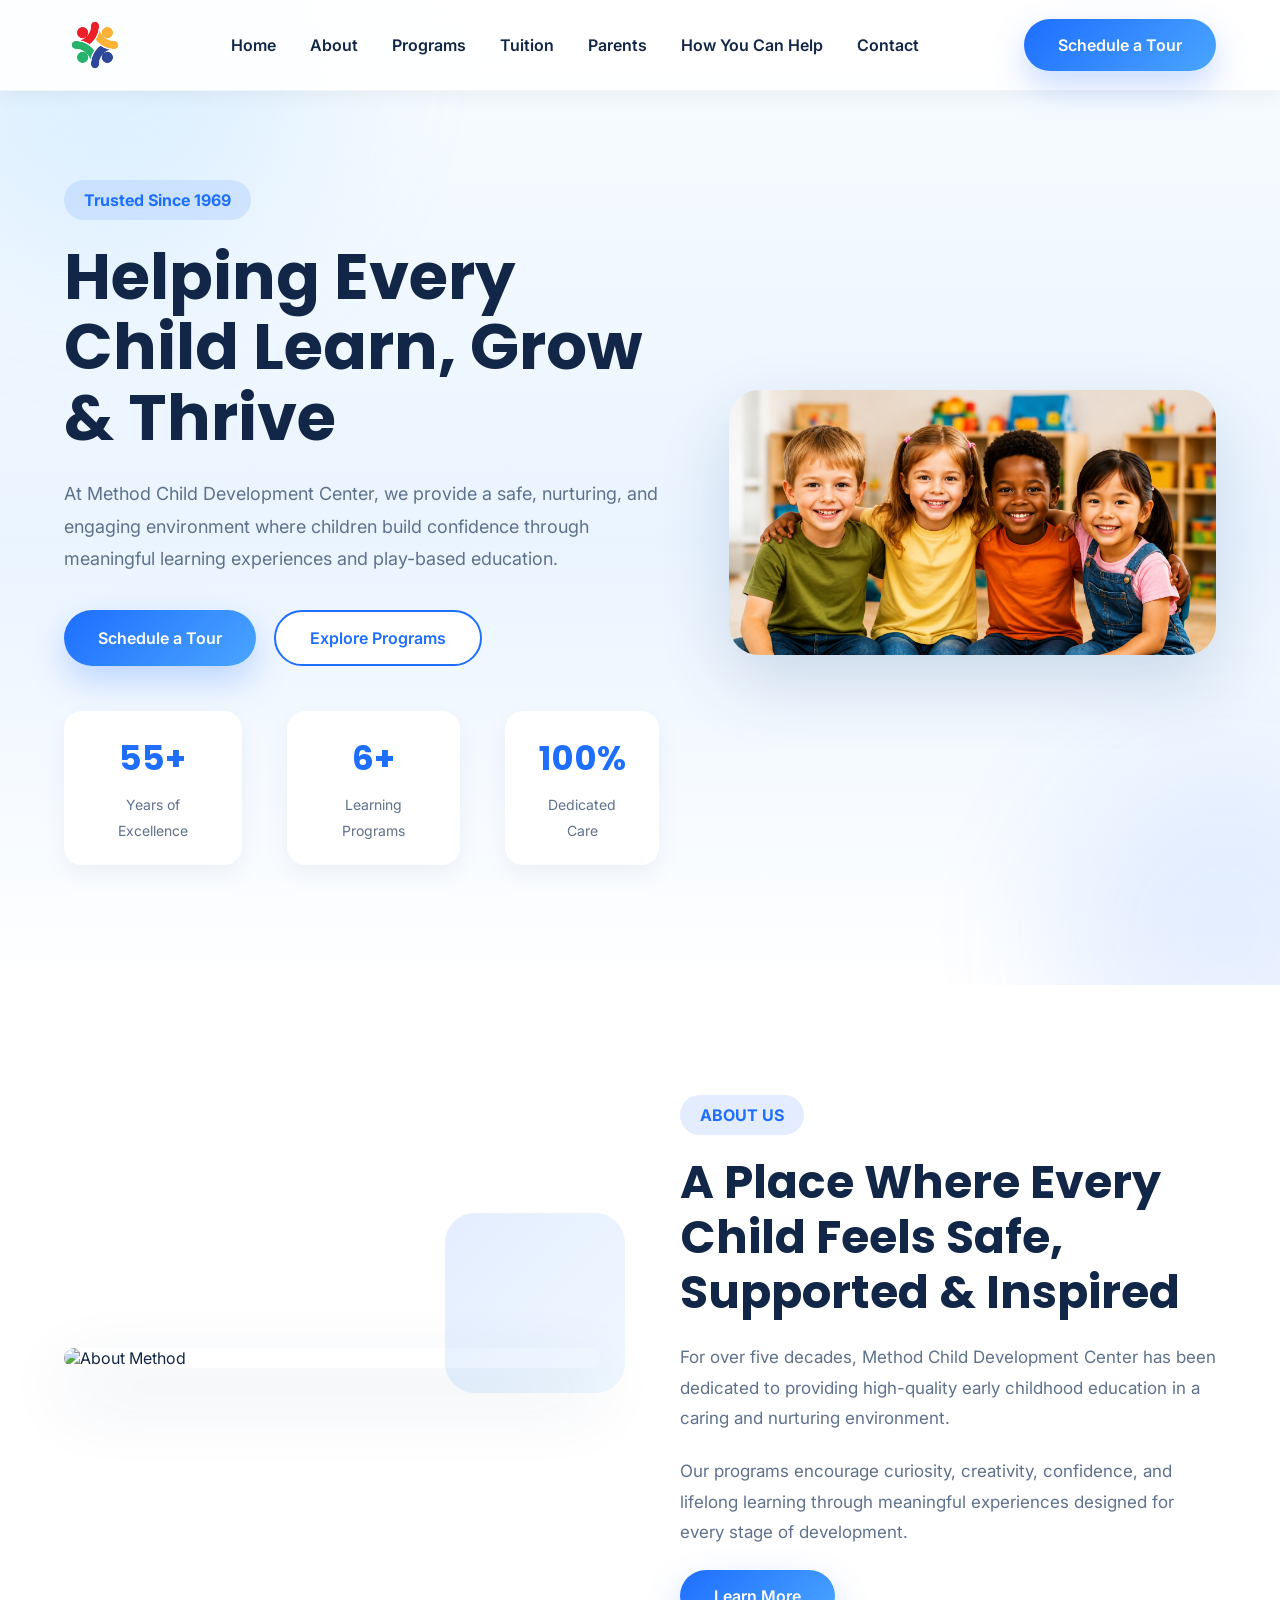
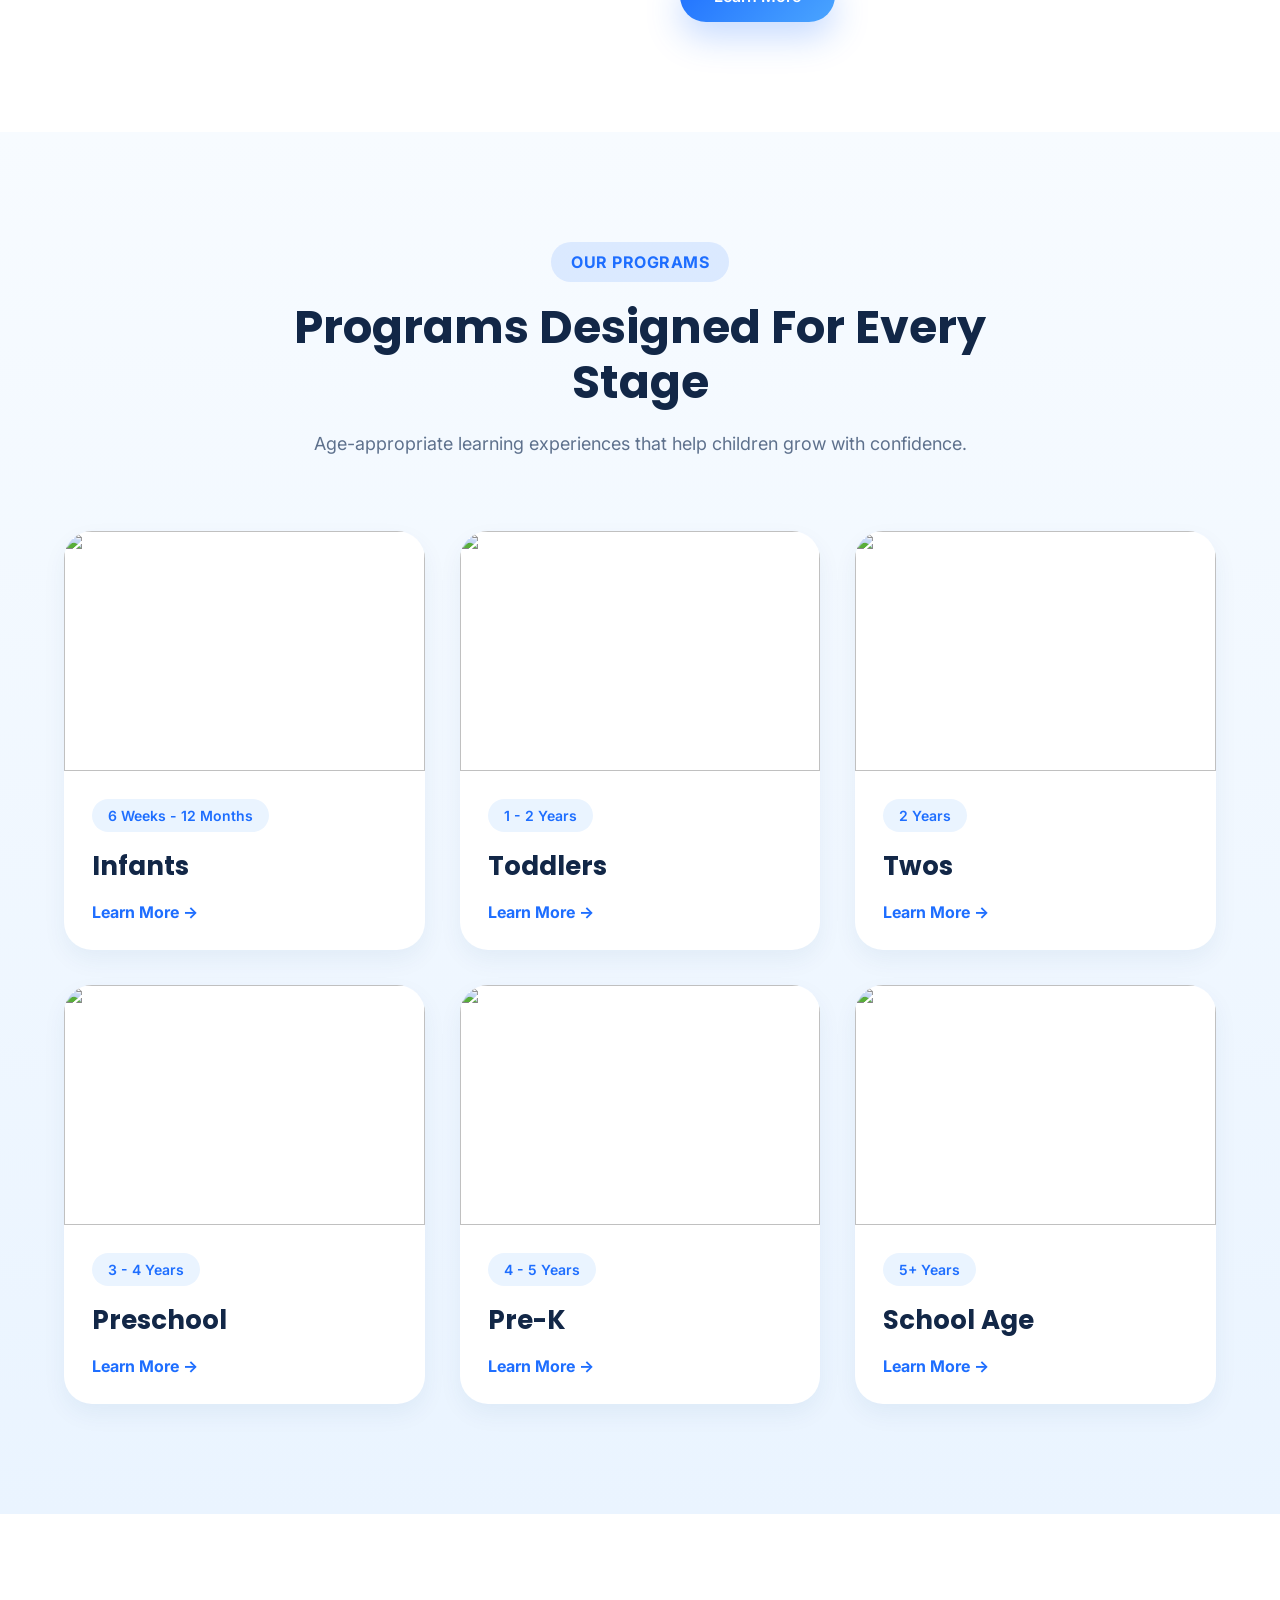
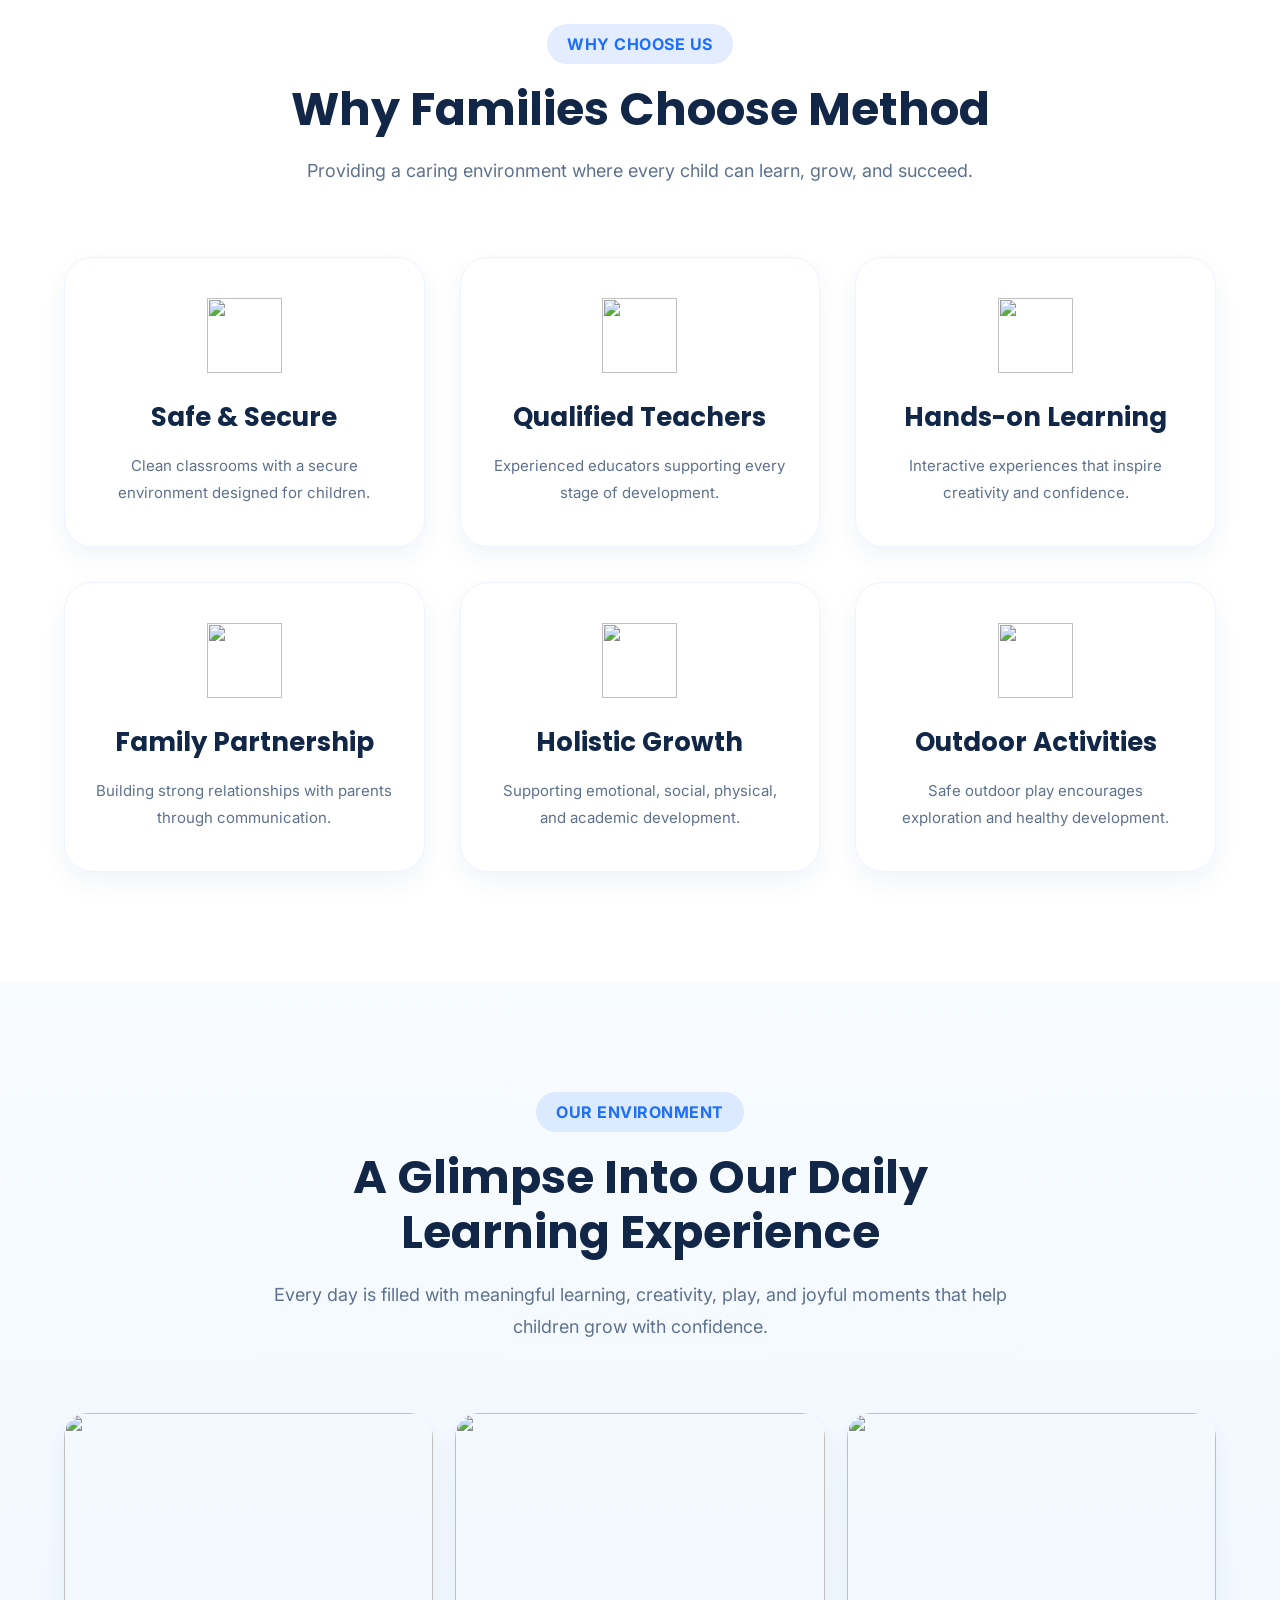
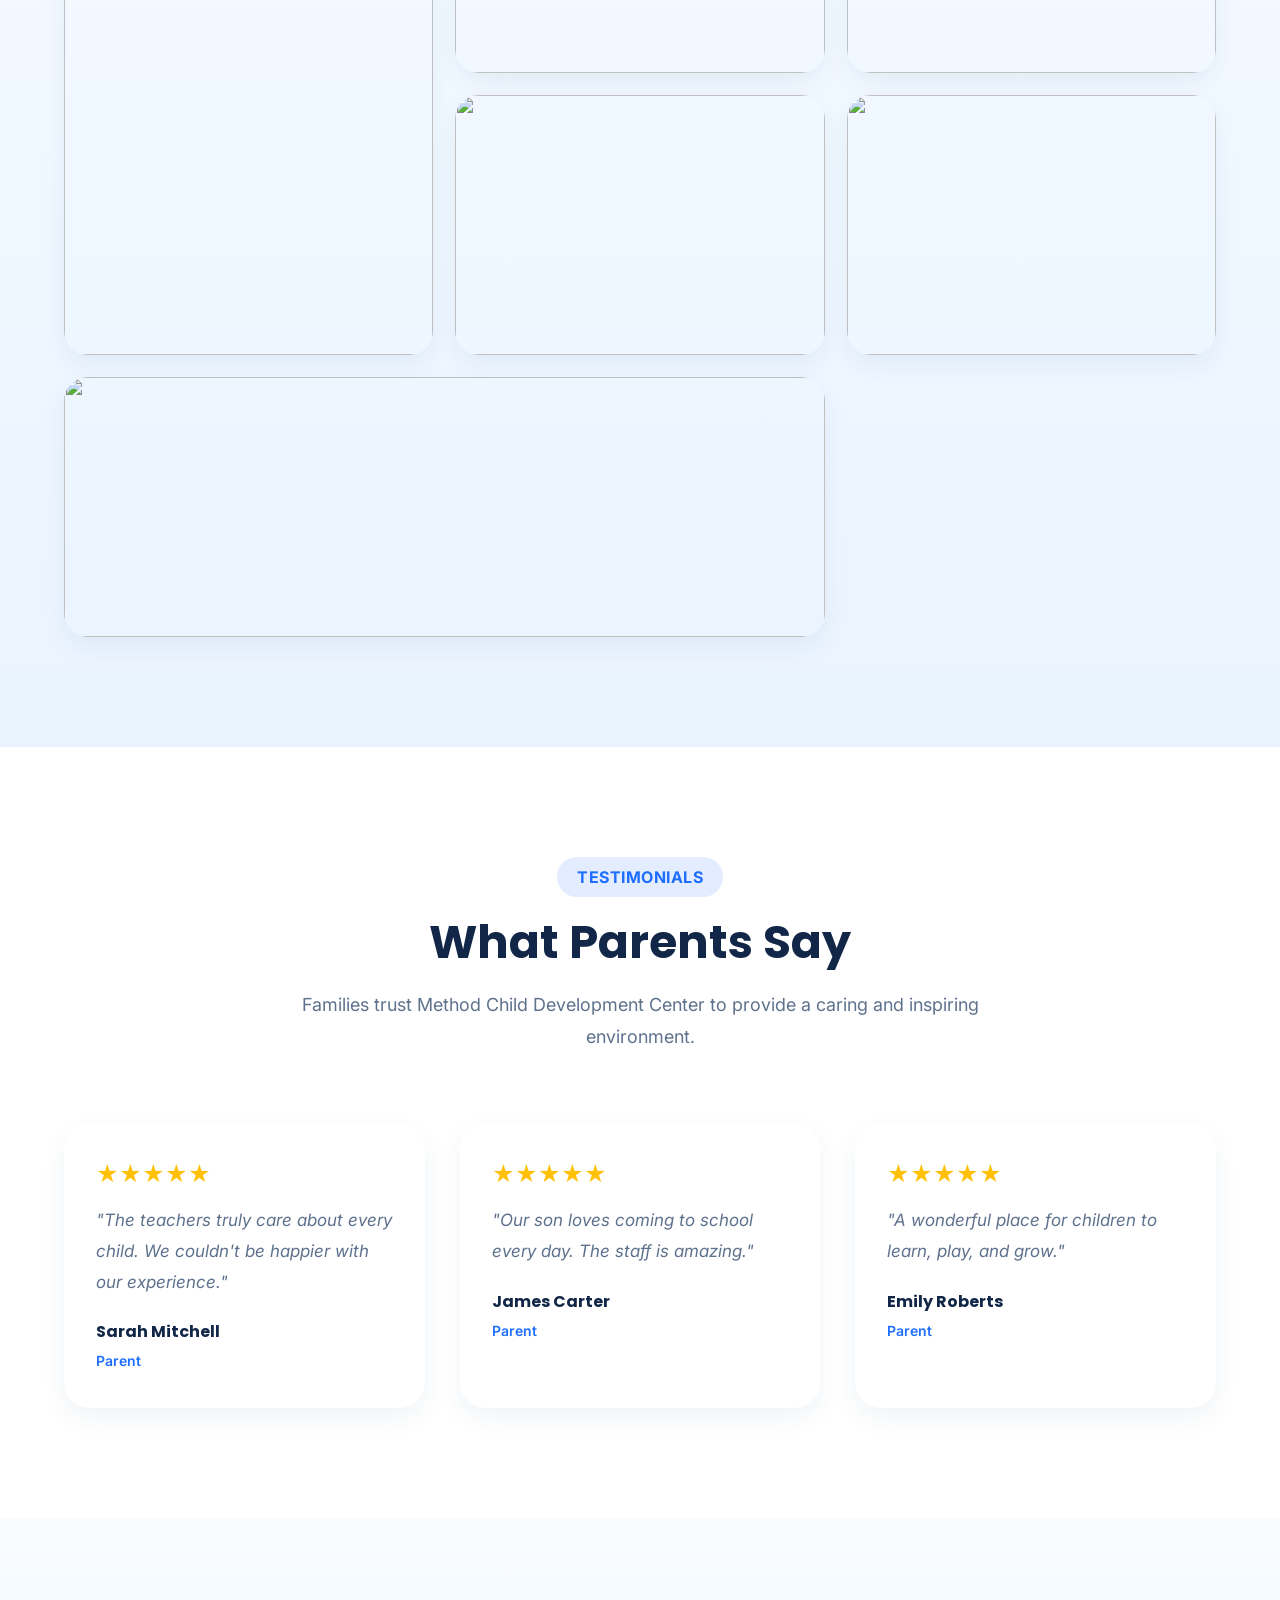
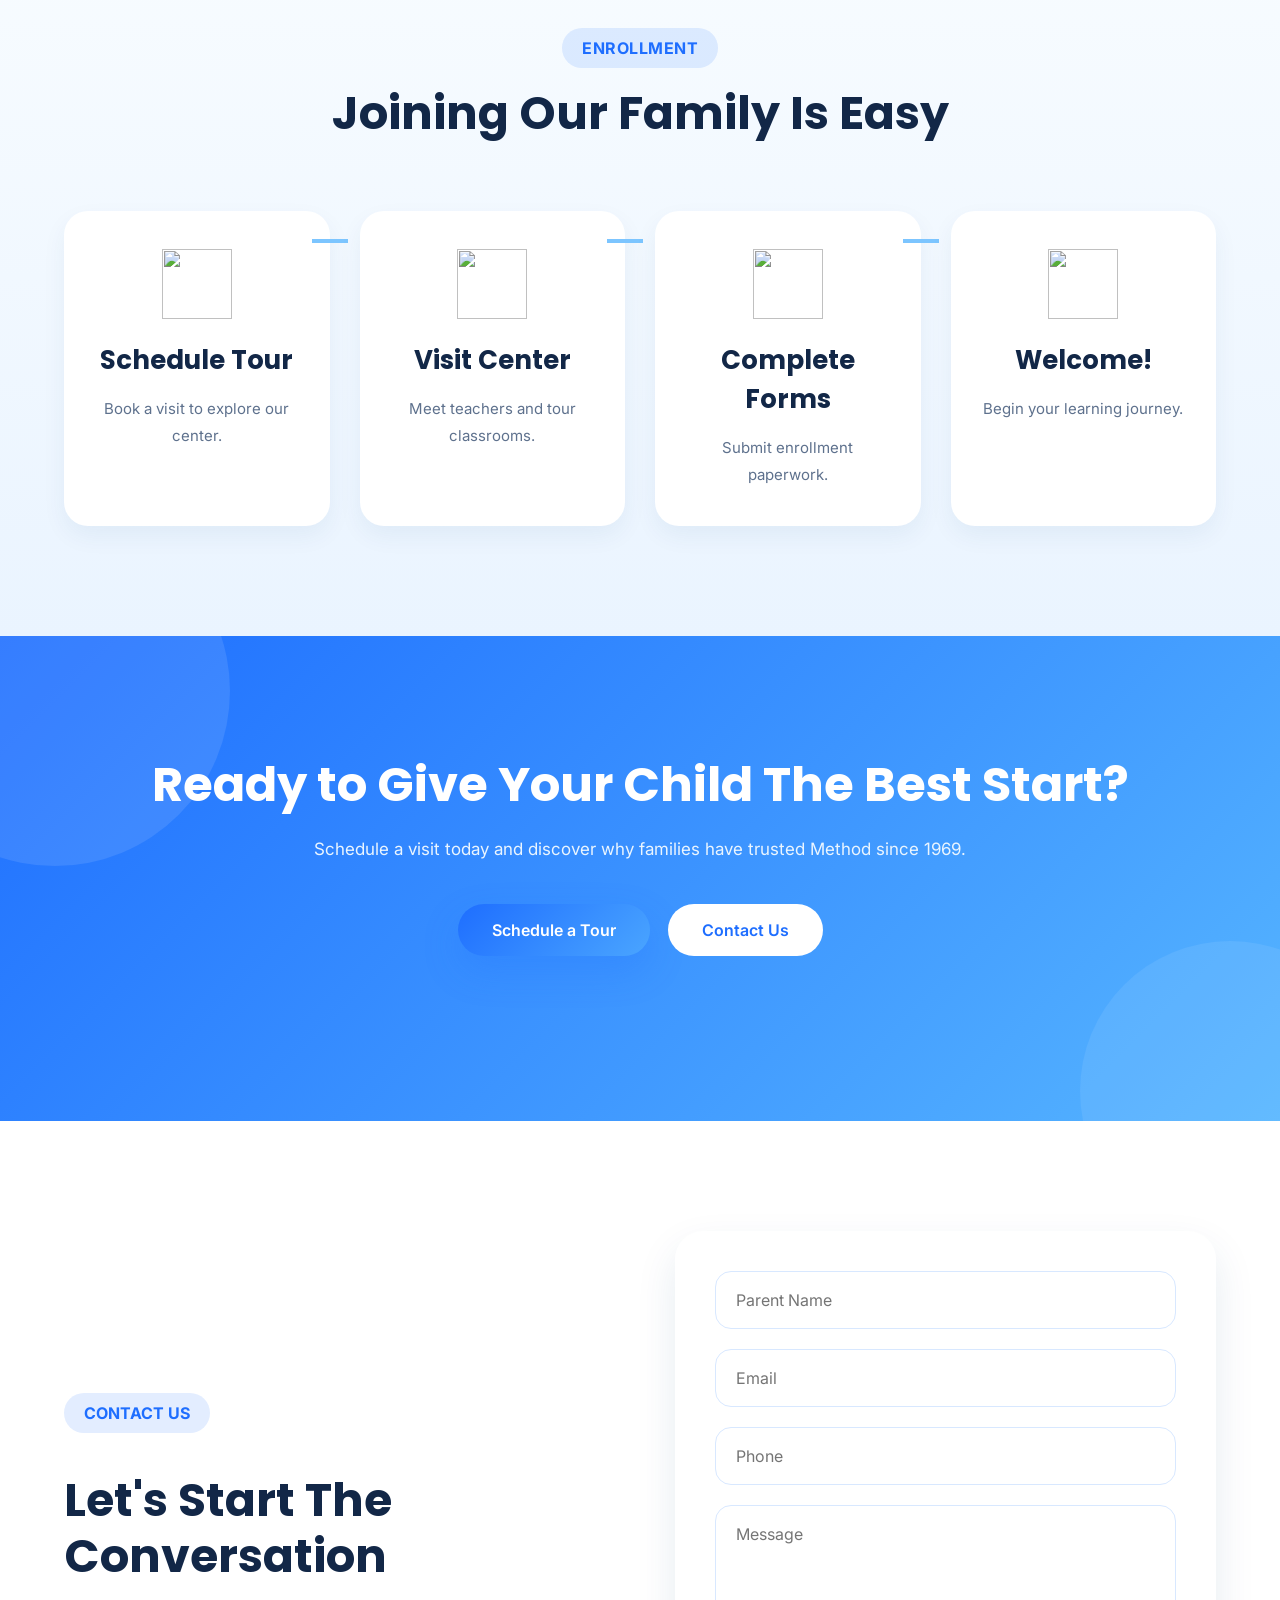
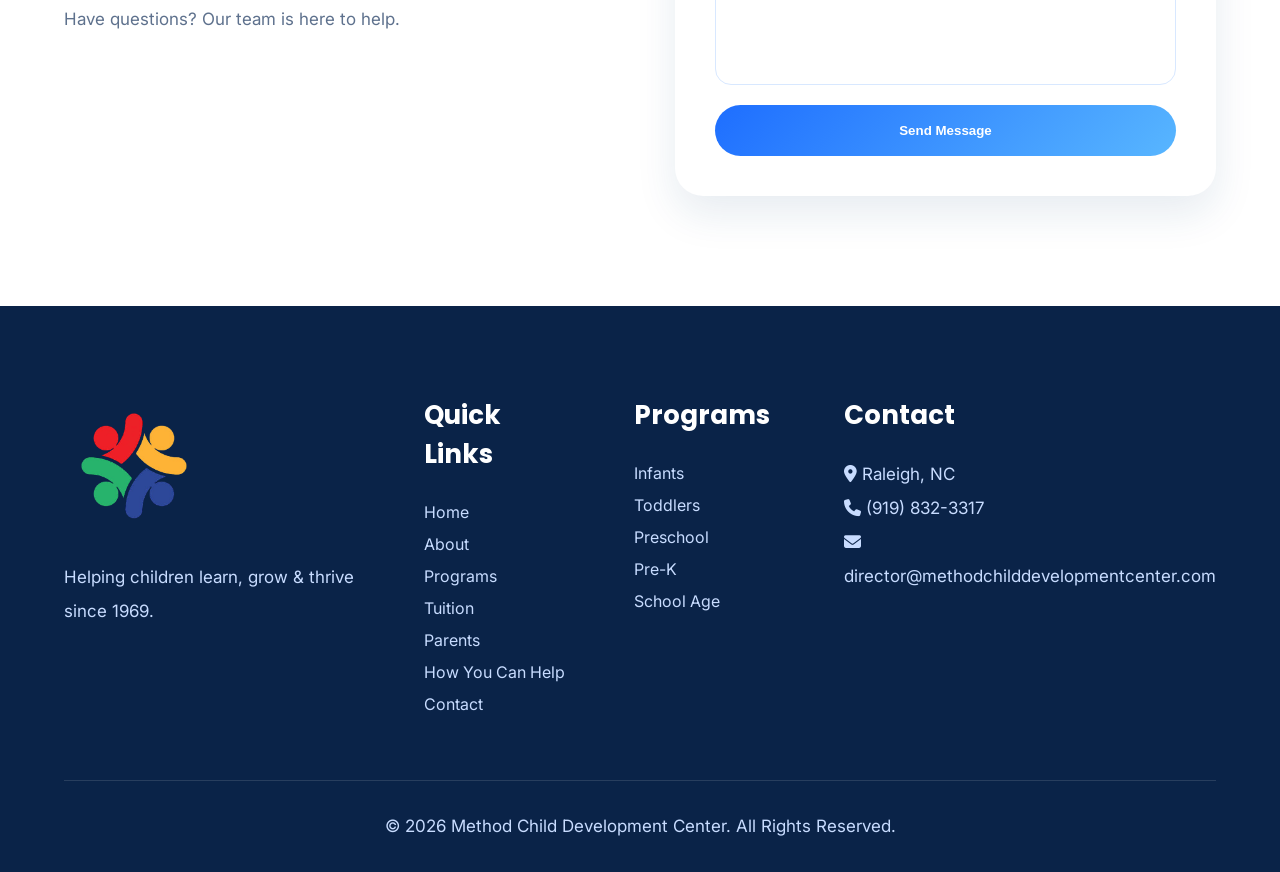
==== index.html @ e63f59c2 "done" ====
<!DOCTYPE html>
<html lang="en">

<head>
  <meta charset="UTF-8" />
  <meta name="viewport" content="width=device-width, initial-scale=1.0" />

  <title>Method Child Development Center</title>

  <meta name="description"
    content="Method Child Development Center provides a safe, nurturing, and engaging environment where children learn, grow, and thrive.">

  <meta name="keywords"
    content="Child Care, Preschool, Daycare, Infant Care, Toddler, Pre-K">

  <meta name="author" content="Method Child Development Center">

  <link rel="preconnect" href="https://fonts.googleapis.com">
  <link rel="preconnect" href="https://fonts.gstatic.com" crossorigin>

  <link href="https://fonts.googleapis.com/css2?family=Inter:wght@300;400;500;600;700&family=Poppins:wght@500;600;700;800&display=swap" rel="stylesheet">

  <link rel="stylesheet" href="https://cdnjs.cloudflare.com/ajax/libs/font-awesome/6.7.2/css/all.min.css">

  <link rel="stylesheet" href="style.css">

</head>

<body>

<!-- ===========================
        HEADER
============================ -->

<header class="header">

<div class="container">

<div class="logo">

<a href="index.html">

<img src="assets/logo.png" alt="Method Logo">

</a>

</div>

<nav class="navbar">

<ul>

<li><a class="active" href="index.html">Home</a></li>

<li><a href="about.html">About</a></li>

<li><a href="programs.html">Programs</a></li>

<li><a href="tuition.html">Tuition</a></li>

<li><a href="parents.html">Parents</a></li>

<li><a href="help.html">How You Can Help</a></li>

<li><a href="contact.html">Contact</a></li>

</ul>

</nav>

<div class="header-btn">

<a href="contact.html" class="btn-primary">

Schedule a Tour

</a>

</div>

<div class="menu-btn">

<i class="fa-solid fa-bars"></i>

</div>

</div>

</header>

<!-- ===========================
          HERO
============================ -->

<section class="hero">

<div class="container">

<div class="hero-content">

<div class="hero-left">

<span class="hero-badge">

Trusted Since 1969

</span>

<h1>

Helping Every Child

Learn, Grow & Thrive

</h1>

<p>

At Method Child Development Center, we provide a safe,
nurturing, and engaging environment where children build
confidence through meaningful learning experiences and
play-based education.

</p>

<div class="hero-buttons">

<a href="contact.html" class="btn-primary">

Schedule a Tour

</a>

<a href="programs.html" class="btn-secondary">

Explore Programs

</a>

</div>

<div class="hero-stats">

<div>

<h3>55+</h3>

<p>Years of Excellence</p>

</div>

<div>

<h3>6+</h3>

<p>Learning Programs</p>

</div>

<div>

<h3>100%</h3>

<p>Dedicated Care</p>

</div>

</div>

</div>

<div class="hero-right">

<img src="assets/hero-image.png"
alt="Happy Children">

</div>

</div>

</div>

</section>

<!-- ABOUT SECTION STARTS HERE -->
 <!-- ===========================
        ABOUT US
============================ -->

<section class="about">

<div class="container">

<div class="about-grid">

<div class="about-image">

<img src="assets/about.jpg" alt="About Method">

</div>

<div class="about-content">

<span class="section-tag">
ABOUT US
</span>

<h2>
A Place Where Every Child Feels Safe, Supported & Inspired
</h2>

<p>
For over five decades, Method Child Development Center has been dedicated to providing high-quality early childhood education in a caring and nurturing environment.
</p>

<p>
Our programs encourage curiosity, creativity, confidence, and lifelong learning through meaningful experiences designed for every stage of development.
</p>

<a href="mission.html" class="btn-primary">
Learn More
</a>

</div>

</div>

</div>

</section>

<!-- ===========================
        PROGRAMS
============================ -->

<section class="home-programs">

<div class="container">

<div class="section-heading">

<span>OUR PROGRAMS</span>

<h2>
Programs Designed For Every Stage
</h2>

<p>
Age-appropriate learning experiences that help children grow with confidence.
</p>

</div>

<div class="program-grid">

<div class="program-card">

<img src="images/program1.jpg">

<div class="program-content">

<span>6 Weeks - 12 Months</span>

<h3>Infants</h3>

<a href="programs.html">
Learn More →
</a>

</div>

</div>

<div class="program-card">

<img src="images/program2.jpg">

<div class="program-content">

<span>1 - 2 Years</span>

<h3>Toddlers</h3>

<a href="programs.html">
Learn More →
</a>

</div>

</div>

<div class="program-card">

<img src="images/program3.jpg">

<div class="program-content">

<span>2 Years</span>

<h3>Twos</h3>

<a href="programs.html">
Learn More →
</a>

</div>

</div>

<div class="program-card">

<img src="images/program4.jpg">

<div class="program-content">

<span>3 - 4 Years</span>

<h3>Preschool</h3>

<a href="programs.html">
Learn More →
</a>

</div>

</div>

<div class="program-card">

<img src="images/program5.jpg">

<div class="program-content">

<span>4 - 5 Years</span>

<h3>Pre-K</h3>

<a href="programs.html">
Learn More →
</a>

</div>

</div>

<div class="program-card">

<img src="images/program6.jpg">

<div class="program-content">

<span>5+ Years</span>

<h3>School Age</h3>

<a href="programs.html">
Learn More →
</a>

</div>

</div>

</div>

</div>

</section>

<!-- ===========================
      WHY CHOOSE US
============================ -->

<section class="why-us">

<div class="container">

<div class="section-heading">

<span>WHY CHOOSE US</span>

<h2>
Why Families Choose Method
</h2>

<p>
Providing a caring environment where every child can learn, grow, and succeed.
</p>

</div>

<div class="why-grid">

<div class="why-card">

<img src="images/icons/safe.png">

<h3>Safe & Secure</h3>

<p>
Clean classrooms with a secure environment designed for children.
</p>

</div>

<div class="why-card">

<img src="images/icons/teacher.png">

<h3>Qualified Teachers</h3>

<p>
Experienced educators supporting every stage of development.
</p>

</div>

<div class="why-card">

<img src="images/icons/learning.png">

<h3>Hands-on Learning</h3>

<p>
Interactive experiences that inspire creativity and confidence.
</p>

</div>

<div class="why-card">

<img src="images/icons/family.png">

<h3>Family Partnership</h3>

<p>
Building strong relationships with parents through communication.
</p>

</div>

<div class="why-card">

<img src="images/icons/growth.png">

<h3>Holistic Growth</h3>

<p>
Supporting emotional, social, physical, and academic development.
</p>

</div>

<div class="why-card">

<img src="images/icons/outdoor.png">

<h3>Outdoor Activities</h3>

<p>
Safe outdoor play encourages exploration and healthy development.
</p>

</div>

</div>

</div>

</section>

<!-- NEXT:
Learning Environment -->
<!-- ===========================
      LEARNING ENVIRONMENT
============================ -->

<section class="learning-environment">

<div class="container">

<div class="section-heading">

<span>OUR ENVIRONMENT</span>

<h2>A Glimpse Into Our Daily Learning Experience</h2>

<p>
Every day is filled with meaningful learning, creativity,
play, and joyful moments that help children grow with confidence.
</p>

</div>

<div class="gallery">

<div class="gallery-item large">
<img src="images/gallery1.jpg" alt="">
</div>

<div class="gallery-item">
<img src="images/gallery2.jpg" alt="">
</div>

<div class="gallery-item">
<img src="images/gallery3.jpg" alt="">
</div>

<div class="gallery-item">
<img src="images/gallery4.jpg" alt="">
</div>

<div class="gallery-item">
<img src="images/gallery5.jpg" alt="">
</div>

<div class="gallery-item wide">
<img src="images/gallery6.jpg" alt="">
</div>

</div>

</div>

</section>

<!-- ===========================
      TESTIMONIALS
============================ -->

<section class="testimonials">

<div class="container">

<div class="section-heading">

<span>TESTIMONIALS</span>

<h2>What Parents Say</h2>

<p>
Families trust Method Child Development Center
to provide a caring and inspiring environment.
</p>

</div>

<div class="testimonial-grid">

<div class="testimonial-card">

<div class="stars">★★★★★</div>

<p>
"The teachers truly care about every child.
We couldn't be happier with our experience."
</p>

<h4>Sarah Mitchell</h4>

<span>Parent</span>

</div>

<div class="testimonial-card">

<div class="stars">★★★★★</div>

<p>
"Our son loves coming to school every day.
The staff is amazing."
</p>

<h4>James Carter</h4>

<span>Parent</span>

</div>

<div class="testimonial-card">

<div class="stars">★★★★★</div>

<p>
"A wonderful place for children to learn,
play, and grow."
</p>

<h4>Emily Roberts</h4>

<span>Parent</span>

</div>

</div>

</div>

</section>

<!-- ===========================
      ENROLLMENT
============================ -->

<section class="enrollment">

<div class="container">

<div class="section-heading">

<span>ENROLLMENT</span>

<h2>Joining Our Family Is Easy</h2>

</div>

<div class="steps">

<div class="step">

<img src="images/icons/calendar.png">

<h3>Schedule Tour</h3>

<p>
Book a visit to explore our center.
</p>

</div>

<div class="step">

<img src="images/icons/school.png">

<h3>Visit Center</h3>

<p>
Meet teachers and tour classrooms.
</p>

</div>

<div class="step">

<img src="images/icons/form.png">

<h3>Complete Forms</h3>

<p>
Submit enrollment paperwork.
</p>

</div>

<div class="step">

<img src="images/icons/family.png">

<h3>Welcome!</h3>

<p>
Begin your learning journey.
</p>

</div>

</div>

</div>

</section>

<!-- ===========================
        CTA
============================ -->

<section class="cta">

<div class="container">

<h2>

Ready to Give Your Child
The Best Start?

</h2>

<p>

Schedule a visit today and discover why
families have trusted Method since 1969.

</p>

<div class="hero-buttons">

<a href="contact.html" class="btn-primary">

Schedule a Tour

</a>

<a href="contact.html" class="btn-secondary">

Contact Us

</a>

</div>

</div>

</section>

<!-- ===========================
      CONTACT FORM
============================ -->

<section class="contact-home">

<div class="container">

<div class="contact-grid">

<div>

<span class="section-tag">

CONTACT US

</span>

<h2>

Let's Start The Conversation

</h2>

<p>

Have questions?
Our team is here to help.

</p>

</div>

<form>

<input
type="text"
placeholder="Parent Name">

<input
type="email"
placeholder="Email">

<input
type="tel"
placeholder="Phone">

<textarea
placeholder="Message">
</textarea>

<button>

Send Message

</button>

</form>

</div>

</div>

</section>

<!-- ===========================
        FOOTER
============================ -->

<footer>

<div class="container">

<div class="footer-grid">

<div>

<img src="assets/logo.png" class="footer-logo" alt="Method Logo">

<p>

Helping children learn,
grow & thrive since 1969.

</p>

</div>

<div>

<h3>

Quick Links

</h3>

<ul>

<li><a href="index.html">Home</a></li>

<li><a href="about.html">About</a></li>

<li><a href="programs.html">Programs</a></li>

<li><a href="tuition.html">Tuition</a></li>

<li><a href="parents.html">Parents</a></li>

<li><a href="help.html">How You Can Help</a></li>

<li><a href="contact.html">Contact</a></li>

</ul>

</div>

<div>

<h3>

Programs

</h3>

<ul>

<li><a href="programs.html">Infants</a></li>

<li><a href="programs.html">Toddlers</a></li>

<li><a href="programs.html">Preschool</a></li>

<li><a href="programs.html">Pre-K</a></li>

<li><a href="programs.html">School Age</a></li>

</ul>

</div>

<div>

<h3>

Contact

</h3>

<p><i class="fa-solid fa-location-dot"></i> Raleigh, NC</p>

<p><i class="fa-solid fa-phone"></i> (919) 832-3317</p>

<p><i class="fa-solid fa-envelope"></i> director@methodchilddevelopmentcenter.com</p>

</div>

</div>

<div class="copyright">

<p>

© 2026 Method Child Development Center.
All Rights Reserved.

</p>

</div>

</div>

</footer>

<script src="script.js"></script>

</body>

</html>
---- style.css ----
/*==================================================
RESET & GLOBAL
==================================================*/

*{
margin:0;
padding:0;
box-sizing:border-box;
}

html{
scroll-behavior:smooth;
}

:root{

--primary:#1E6EFF;
--primary-dark:#195EE5;
--secondary:#7CC5FF;

--bg:#F6FBFF;
--bg-light:#EAF4FF;

--text:#122747;
--text-light:#5E718D;

--white:#ffffff;

--border:#D8E8FF;

--shadow-sm:0 10px 25px rgba(17,67,122,.06);
--shadow-md:0 18px 40px rgba(17,67,122,.10);
--shadow-lg:0 28px 70px rgba(17,67,122,.16);

--radius:22px;

}

body{

font-family:'Inter',sans-serif;
background:var(--bg);
color:var(--text);
overflow-x:hidden;

}

.container{

width:90%;
max-width:1280px;
margin:auto;

}

img{

display:block;
width:100%;
height:auto;

}

a{

text-decoration:none;

}

ul{

list-style:none;

}

section{

padding:110px 0;

}

/*==================================================
TYPOGRAPHY
==================================================*/

h1,
h2,
h3,
h4{

font-family:'Poppins',sans-serif;
font-weight:700;
color:var(--text);

}

h1{

font-size:64px;
line-height:1.1;

}

h2{

font-size:46px;
line-height:1.2;

}

h3{

font-size:26px;

}

p{

font-size:17px;
line-height:1.8;
color:var(--text-light);

}

/*==================================================
BUTTONS
==================================================*/

.btn-primary{

display:inline-flex;
align-items:center;
justify-content:center;

padding:16px 34px;

background:linear-gradient(
135deg,
#1E6EFF,
#4AA5FF
);

color:#fff;

font-weight:600;

border-radius:50px;

transition:.35s;

box-shadow:
0 15px 35px rgba(30,110,255,.25);

}

.btn-primary:hover{

transform:translateY(-4px);

box-shadow:
0 22px 40px rgba(30,110,255,.30);

}

.btn-secondary{

display:inline-flex;
align-items:center;
justify-content:center;

padding:16px 34px;

border:2px solid var(--primary);

border-radius:50px;

background:#fff;

color:var(--primary);

font-weight:600;

transition:.35s;

}

.btn-secondary:hover{

background:var(--primary);

color:#fff;

}

/*==================================================
HEADER
==================================================*/

.header{

position:fixed;

top:0;
left:0;

width:100%;

z-index:999;

background:rgba(255,255,255,.90);

backdrop-filter:blur(14px);

border-bottom:1px solid rgba(0,0,0,.04);

transition:.35s;

}

.header.scrolled{

box-shadow:var(--shadow-sm);

}

.header .container{

height:90px;

display:flex;

align-items:center;

justify-content:space-between;

}

.logo img{

height:62px;
width:auto;

}

.navbar ul{

display:flex;

align-items:center;

gap:34px;

}

.navbar a{

font-weight:600;

color:var(--text);

transition:.3s;

position:relative;

}

.navbar a::after{

content:"";

position:absolute;

left:0;
bottom:-8px;

width:0;

height:3px;

background:var(--primary);

border-radius:20px;

transition:.3s;

}

.navbar a:hover,
.navbar .active{

color:var(--primary);

}

.navbar a:hover::after,
.navbar .active::after{

width:100%;

}

.header-btn{

display:flex;

align-items:center;

gap:20px;

}

.menu-btn{

display:none;

font-size:30px;

cursor:pointer;

color:var(--primary);

}

/*==================================================
HERO
==================================================*/

.hero{

padding-top:180px;

padding-bottom:120px;

background:

linear-gradient(
180deg,
#F8FCFF 0%,
#EAF4FF 55%,
#FFFFFF 100%
);

position:relative;

overflow:hidden;

}

.hero::before{

content:"";

position:absolute;

width:450px;
height:450px;

background:#7CC5FF;

opacity:.18;

border-radius:50%;

top:-180px;
left:-120px;

filter:blur(80px);

}

.hero::after{

content:"";

position:absolute;

width:350px;
height:350px;

background:#1E6EFF;

opacity:.10;

border-radius:50%;

right:-120px;
bottom:-120px;

filter:blur(70px);

}

.hero-content{

display:grid;

grid-template-columns:1.1fr .9fr;

gap:70px;

align-items:center;

position:relative;

z-index:2;

}

.hero-badge{

display:inline-block;

padding:10px 20px;

border-radius:50px;

background:rgba(30,110,255,.12);

color:var(--primary);

font-weight:700;

margin-bottom:22px;

}

.hero h1{

margin-bottom:25px;

max-width:650px;

}

.hero p{

font-size:18px;

max-width:620px;

margin-bottom:35px;

}

.hero-buttons{

display:flex;

gap:18px;

margin-bottom:45px;

}

.hero-right{

position:relative;

}

.hero-right img{

border-radius:30px;

box-shadow:var(--shadow-lg);

transition:.5s;

}

.hero-right img:hover{

transform:translateY(-10px);

}

/*==================================================
HERO STATS
==================================================*/

.hero-stats{

display:flex;

gap:45px;

margin-top:20px;

}

.hero-stats div{

background:#fff;

padding:22px 28px;

border-radius:18px;

box-shadow:var(--shadow-sm);

min-width:150px;

text-align:center;

}

.hero-stats h3{

font-size:34px;

color:var(--primary);

margin-bottom:8px;

}

.hero-stats p{

font-size:14px;

margin:0;

}
/*==================================================
SECTION HEADING
==================================================*/

.section-heading{

text-align:center;
max-width:760px;
margin:0 auto 70px;

}

.section-heading span{

display:inline-block;

padding:10px 20px;

border-radius:50px;

background:rgba(30,110,255,.12);

color:var(--primary);

font-weight:700;

letter-spacing:.5px;

margin-bottom:18px;

}

.section-heading h2{

margin-bottom:18px;

}

.section-heading p{

font-size:18px;

}

/*==================================================
ABOUT SECTION
==================================================*/

.about{

background:#fff;

}

.about-grid{

display:grid;

grid-template-columns:1fr 1fr;

gap:80px;

align-items:center;

}

.about-image{

position:relative;

}

.about-image img{

border-radius:30px;

box-shadow:var(--shadow-lg);

transition:.5s;

}

.about-image img:hover{

transform:translateY(-8px);

}

.about-image::after{

content:"";

position:absolute;

right:-25px;
bottom:-25px;

width:180px;
height:180px;

border-radius:30px;

background:linear-gradient(
135deg,
#1E6EFF,
#7CC5FF
);

opacity:.12;

z-index:-1;

}

.section-tag{

display:inline-block;

padding:10px 20px;

background:rgba(30,110,255,.12);

color:var(--primary);

border-radius:50px;

font-weight:700;

margin-bottom:20px;

}

.about-content h2{

margin-bottom:22px;

max-width:600px;

}

.about-content p{

margin-bottom:22px;

}

/*==================================================
HOME PROGRAMS
==================================================*/

.home-programs{

background:linear-gradient(
180deg,
#F7FBFF,
#EAF4FF
);

}

.program-grid{

display:grid;

grid-template-columns:repeat(3,1fr);

gap:35px;

}

.program-card{

background:#fff;

border-radius:28px;

overflow:hidden;

box-shadow:var(--shadow-sm);

transition:.4s;

}

.program-card:hover{

transform:translateY(-12px);

box-shadow:var(--shadow-lg);

}

.program-card img{

height:240px;

object-fit:cover;

transition:.5s;

}

.program-card:hover img{

transform:scale(1.08);

}

.program-content{

padding:28px;

}

.program-content span{

display:inline-block;

font-size:14px;

font-weight:600;

padding:8px 16px;

border-radius:40px;

background:#EAF4FF;

color:var(--primary);

margin-bottom:15px;

}

.program-content h3{

margin-bottom:16px;

}

.program-content a{

font-weight:700;

color:var(--primary);

transition:.3s;

}

.program-content a:hover{

padding-left:8px;

}

/*==================================================
COMMON CARD EFFECT
==================================================*/

.program-card,
.about-image,
.hero-right img{

transition:
transform .35s,
box-shadow .35s;

}
/*==================================================
WHY CHOOSE US
==================================================*/

.why-us{

background:#ffffff;

}

.why-grid{

display:grid;

grid-template-columns:repeat(3,1fr);

gap:35px;

margin-top:20px;

}

.why-card{

background:#fff;

padding:40px 30px;

border-radius:28px;

text-align:center;

box-shadow:var(--shadow-sm);

border:1px solid #EEF4FF;

transition:.4s;

position:relative;

overflow:hidden;

}

.why-card::before{

content:"";

position:absolute;

top:0;
left:0;

width:100%;
height:5px;

background:linear-gradient(
90deg,
#1E6EFF,
#7CC5FF
);

transform:scaleX(0);

transition:.35s;

transform-origin:left;

}

.why-card:hover::before{

transform:scaleX(1);

}

.why-card:hover{

transform:translateY(-12px);

box-shadow:var(--shadow-lg);

}

.why-card img{

width:75px;
height:75px;

margin:0 auto 25px;

object-fit:contain;

}

.why-card h3{

margin-bottom:15px;

}

.why-card p{

font-size:15px;

}

/*==================================================
LEARNING ENVIRONMENT
==================================================*/

.learning-environment{

background:linear-gradient(
180deg,
#F8FCFF,
#EAF4FF
);

}

.gallery{

display:grid;

grid-template-columns:repeat(3,1fr);

grid-auto-rows:260px;

gap:22px;

}

.gallery-item{

overflow:hidden;

border-radius:24px;

box-shadow:var(--shadow-sm);

position:relative;

}

.gallery-item.large{

grid-row:span 2;

}

.gallery-item.wide{

grid-column:span 2;

}

.gallery-item img{

width:100%;
height:100%;

object-fit:cover;

transition:.6s;

}

.gallery-item:hover img{

transform:scale(1.08);

}

.gallery-item::after{

content:"";

position:absolute;

inset:0;

background:linear-gradient(
180deg,
transparent,
rgba(0,0,0,.18)
);

opacity:0;

transition:.35s;

}

.gallery-item:hover::after{

opacity:1;

}

/*==================================================
TESTIMONIALS
==================================================*/

.testimonials{

background:#fff;

}

.testimonial-grid{

display:grid;

grid-template-columns:repeat(3,1fr);

gap:35px;

}

.testimonial-card{

background:#fff;

padding:38px 32px;

border-radius:26px;

box-shadow:var(--shadow-sm);

transition:.35s;

position:relative;

}

.testimonial-card:hover{

transform:translateY(-10px);

box-shadow:var(--shadow-lg);

}

.stars{

font-size:22px;

color:#FFC107;

margin-bottom:18px;

}

.testimonial-card p{

font-style:italic;

margin-bottom:22px;

}

.testimonial-card h4{

margin-bottom:6px;

}

.testimonial-card span{

color:var(--primary);

font-size:14px;

font-weight:600;

}

/*==================================================
ENROLLMENT
==================================================*/

.enrollment{

background:linear-gradient(
180deg,
#F8FCFF,
#EAF4FF
);

}

.steps{

display:grid;

grid-template-columns:repeat(4,1fr);

gap:30px;

margin-top:50px;

}

.step{

background:#fff;

padding:38px 28px;

border-radius:24px;

text-align:center;

box-shadow:var(--shadow-sm);

transition:.35s;

position:relative;

}

.step:hover{

transform:translateY(-10px);

box-shadow:var(--shadow-lg);

}

.step::before{

content:"";

position:absolute;

top:28px;
right:-18px;

width:36px;
height:4px;

background:#7CC5FF;

}

.step:last-child::before{

display:none;

}

.step img{

width:70px;
height:70px;

margin:0 auto 22px;

object-fit:contain;

}

.step h3{

margin-bottom:15px;

}

.step p{

font-size:15px;

}

/*==================================================
COMMON HOVER EFFECTS
==================================================*/

.why-card,
.gallery-item,
.testimonial-card,
.step{

transition:
transform .35s,
box-shadow .35s;

}

.why-card:hover,
.gallery-item:hover,
.testimonial-card:hover,
.step:hover{

box-shadow:0 25px 60px rgba(17,67,122,.15);

}
/*==================================================
CTA SECTION
==================================================*/

.cta{

padding:120px 0;

background:
linear-gradient(
135deg,
#1E6EFF,
#56B5FF
);

text-align:center;

color:#fff;

position:relative;

overflow:hidden;

}

.cta::before{

content:"";

position:absolute;

width:350px;
height:350px;

border-radius:50%;

background:rgba(255,255,255,.10);

top:-120px;
left:-120px;

}

.cta::after{

content:"";

position:absolute;

width:300px;
height:300px;

border-radius:50%;

background:rgba(255,255,255,.08);

bottom:-120px;
right:-100px;

}

.cta h2{

color:#fff;

font-size:48px;

margin-bottom:20px;

position:relative;
z-index:2;

}

.cta p{

color:#EAF5FF;

max-width:700px;

margin:0 auto 40px;

position:relative;
z-index:2;

}

.cta .hero-buttons{

justify-content:center;

position:relative;
z-index:2;

}

.cta .btn-secondary{

background:#fff;

color:var(--primary);

border:none;

}

/*==================================================
CONTACT
==================================================*/

.contact-home{

background:#fff;

}

.contact-grid{

display:grid;

grid-template-columns:1fr 1fr;

gap:70px;

align-items:center;

}

.contact-grid h2{

margin:20px 0;

}

.contact-grid form{

background:#fff;

padding:40px;

border-radius:28px;

box-shadow:var(--shadow-md);

display:flex;

flex-direction:column;

gap:20px;

}

.contact-grid input,
.contact-grid textarea{

width:100%;

padding:18px 20px;

border:1px solid var(--border);

border-radius:16px;

font-size:16px;

font-family:inherit;

outline:none;

transition:.3s;

}

.contact-grid textarea{

height:180px;

resize:none;

}

.contact-grid input:focus,
.contact-grid textarea:focus{

border-color:var(--primary);

box-shadow:0 0 0 4px rgba(30,110,255,.10);

}

.contact-grid button{

padding:18px;

background:linear-gradient(
135deg,
#1E6EFF,
#58B6FF
);

border:none;

color:#fff;

font-weight:600;

border-radius:50px;

cursor:pointer;

transition:.35s;

}

.contact-grid button:hover{

transform:translateY(-4px);

}

/*==================================================
FOOTER
==================================================*/

footer{

background:#0A2348;

padding:90px 0 30px;

color:#fff;

}

.footer-logo{

width:140px;

margin-bottom:24px;

}

.footer-grid{

display:grid;

grid-template-columns:2fr 1fr 1fr 1fr;

gap:60px;

margin-bottom:60px;

}

.footer-grid h3{

color:#fff;

margin-bottom:22px;

}

.footer-grid p,
.footer-grid li,
.footer-grid a{

color:#C8DCFF;

line-height:2;

transition:.3s;

}

.footer-grid a:hover{

color:#fff;

padding-left:6px;

}

.copyright{

padding-top:30px;

border-top:1px solid rgba(255,255,255,.12);

text-align:center;

}

.copyright p{

color:#C8DCFF;

}

/*==================================================
RESPONSIVE
==================================================*/

@media(max-width:1100px){

.hero-content,
.about-grid,
.contact-grid,
.footer-grid{

grid-template-columns:1fr;

}

.program-grid,
.why-grid,
.testimonial-grid{

grid-template-columns:repeat(2,1fr);

}

.steps{

grid-template-columns:repeat(2,1fr);

}

.gallery{

grid-template-columns:repeat(2,1fr);

}

}

@media(max-width:768px){

section{

padding:80px 0;

}

h1{

font-size:42px;

}

h2{

font-size:34px;

}

.hero{

padding-top:150px;

}

.hero-content{

grid-template-columns:1fr;

text-align:center;

}

.hero-buttons{

flex-direction:column;

align-items:center;

}

.hero-stats{

flex-direction:column;

align-items:center;

}

.program-grid,
.why-grid,
.gallery,
.testimonial-grid,
.steps{

grid-template-columns:1fr;

}

.navbar{

display:none;

}

.navbar.active{

display:block;

position:absolute;

top:90px;

left:0;

right:0;

background:rgba(255,255,255,.98);

padding:24px 24px 28px;

box-shadow:var(--shadow-sm);

}

.navbar.active ul{

display:flex;

flex-direction:column;

align-items:flex-start;

gap:18px;

}

.header-btn{

display:none;

}

.menu-btn{

display:block;

}

.footer-grid{

gap:40px;

}

}

@media(max-width:480px){

.container{

width:92%;

}

.hero h1{

font-size:34px;

}

.section-heading h2{

font-size:30px;

}

.btn-primary,
.btn-secondary{

width:100%;

}

.contact-grid form{

padding:25px;

}

.cta h2{

font-size:32px;

}

}

/*==================================================
ANIMATIONS
==================================================*/

[data-reveal]{

opacity:0;

transform:translateY(50px);

transition:
opacity .8s ease,
transform .8s ease;

}

[data-reveal].active{

opacity:1;

transform:none;

}

@keyframes float{

0%{

transform:translateY(0);

}

50%{

transform:translateY(-12px);

}

100%{

transform:translateY(0);

}

}

.hero-right img{

animation:float 6s ease-in-out infinite;

}

/*==================================================
SCROLLBAR
==================================================*/

::-webkit-scrollbar{

width:10px;

}

::-webkit-scrollbar-thumb{

background:#1E6EFF;

border-radius:10px;

}

::-webkit-scrollbar-track{

background:#EDF5FF;

}

::selection{

background:#1E6EFF;

color:#fff;

}
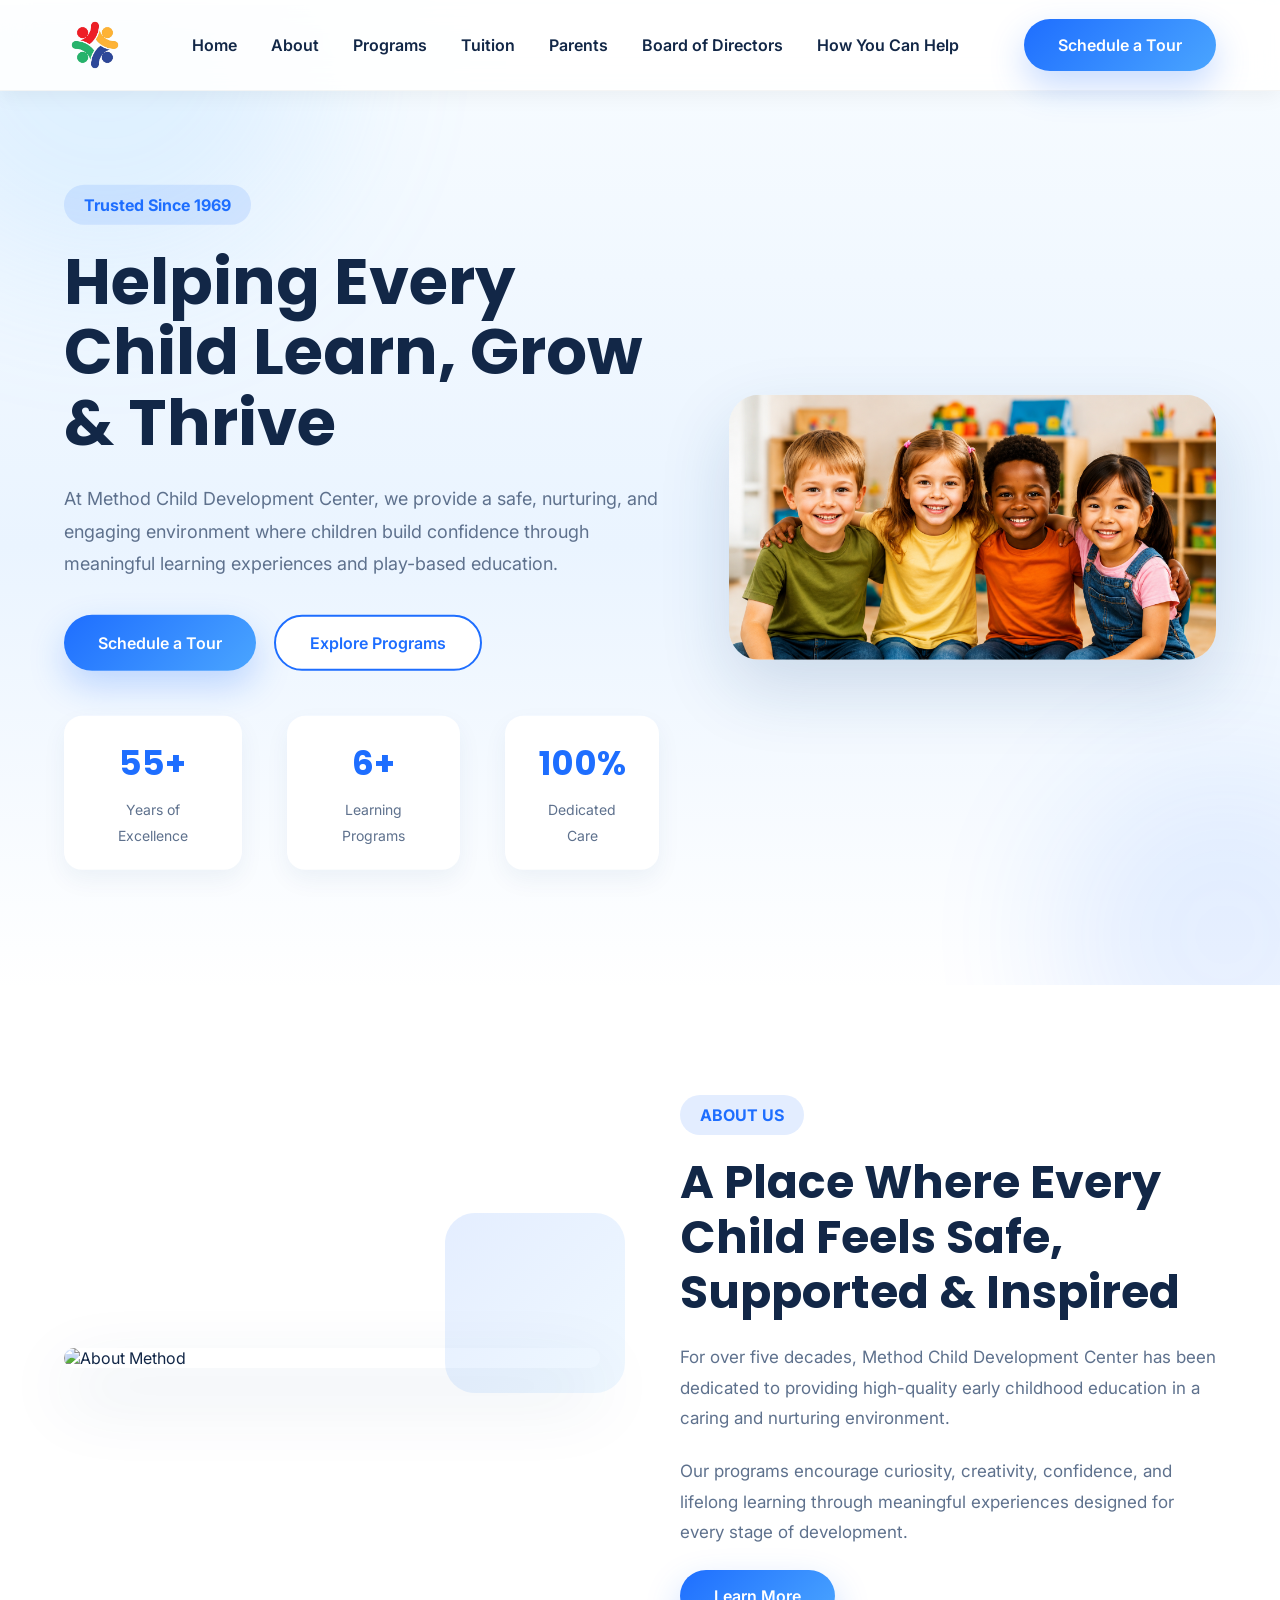
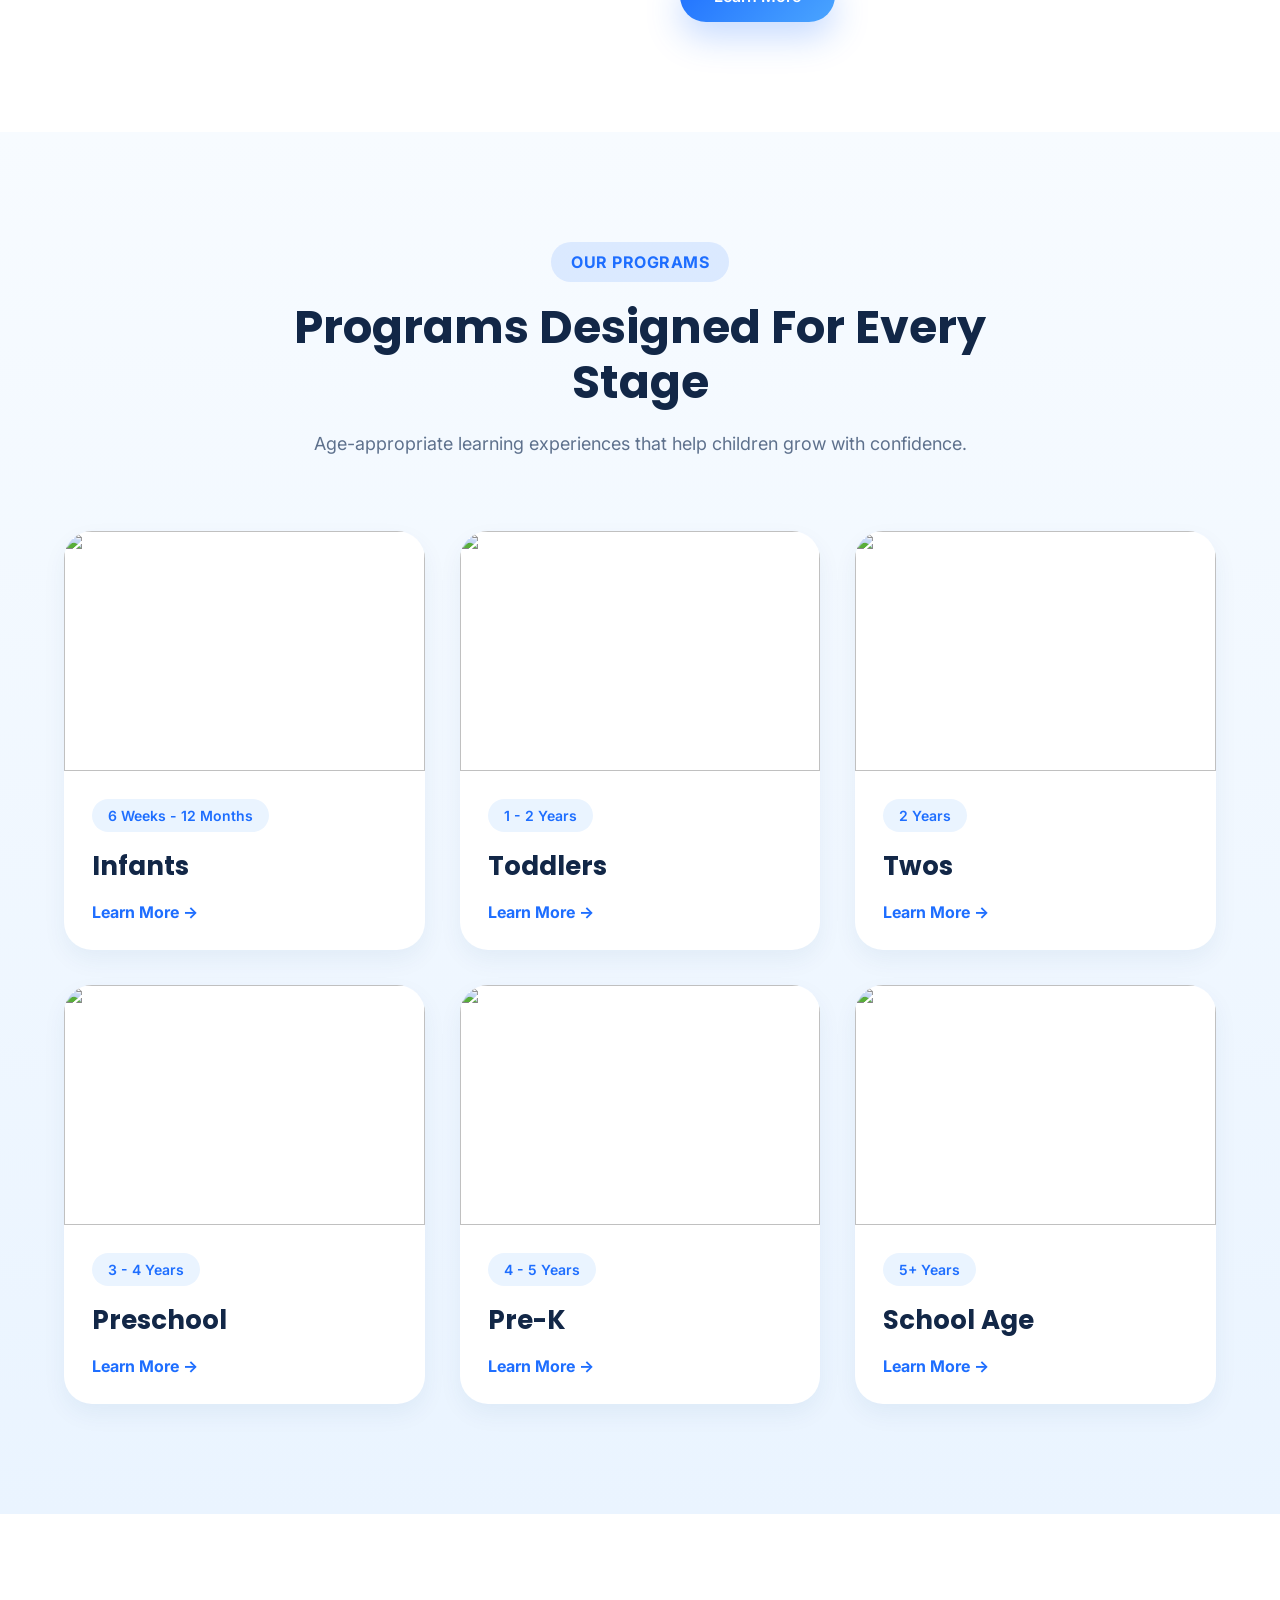
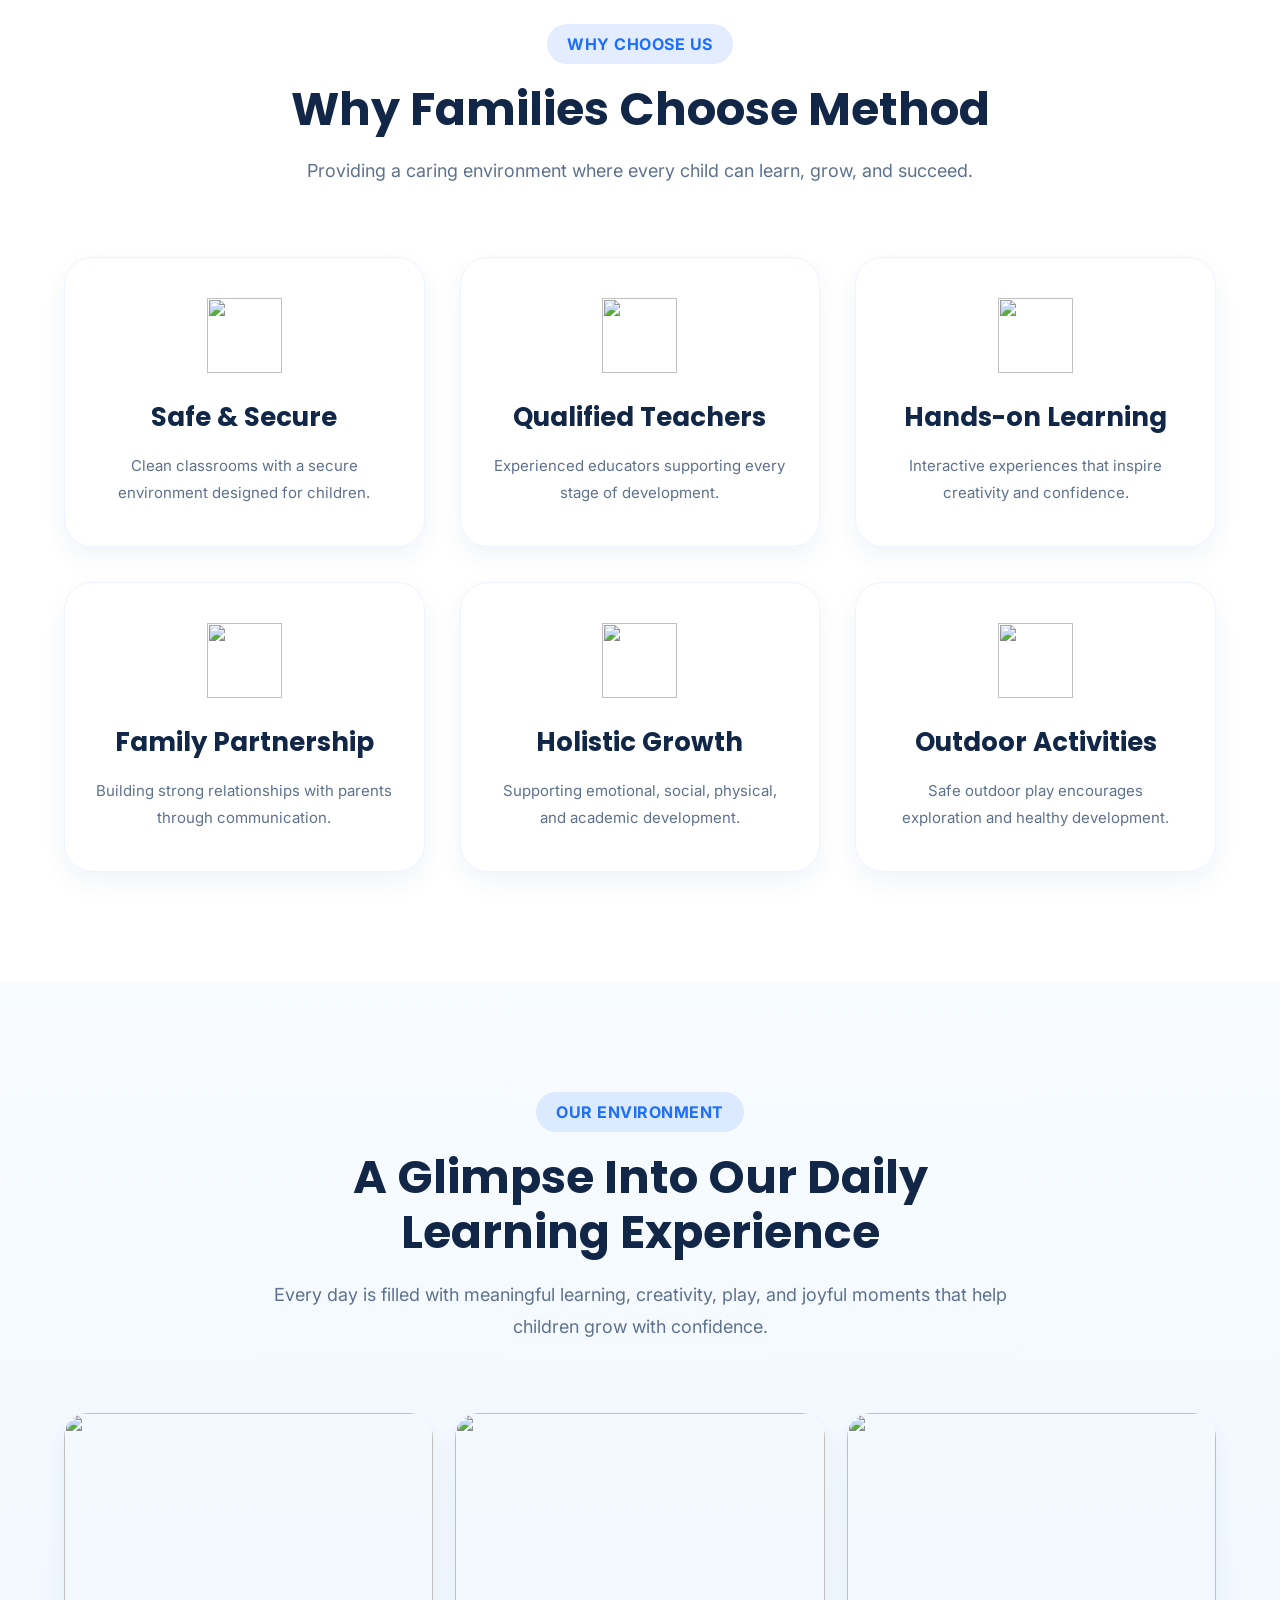
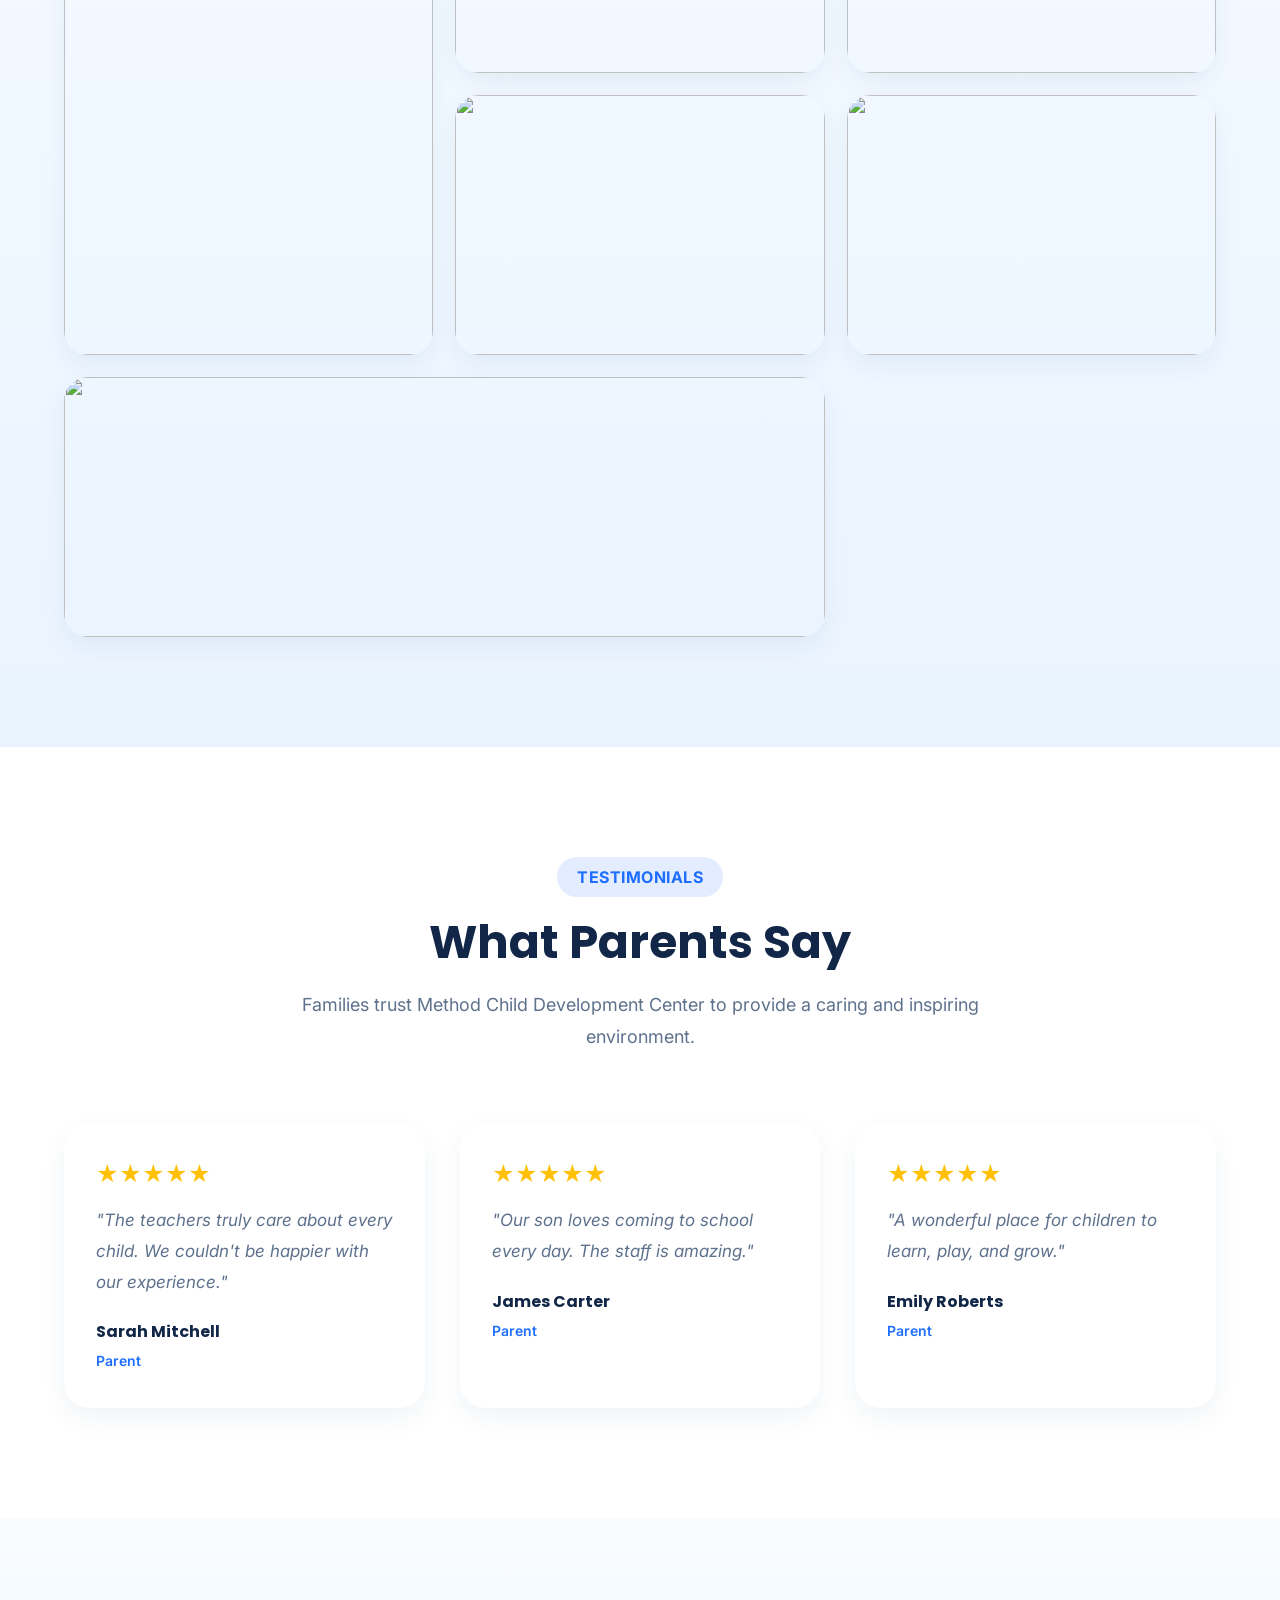
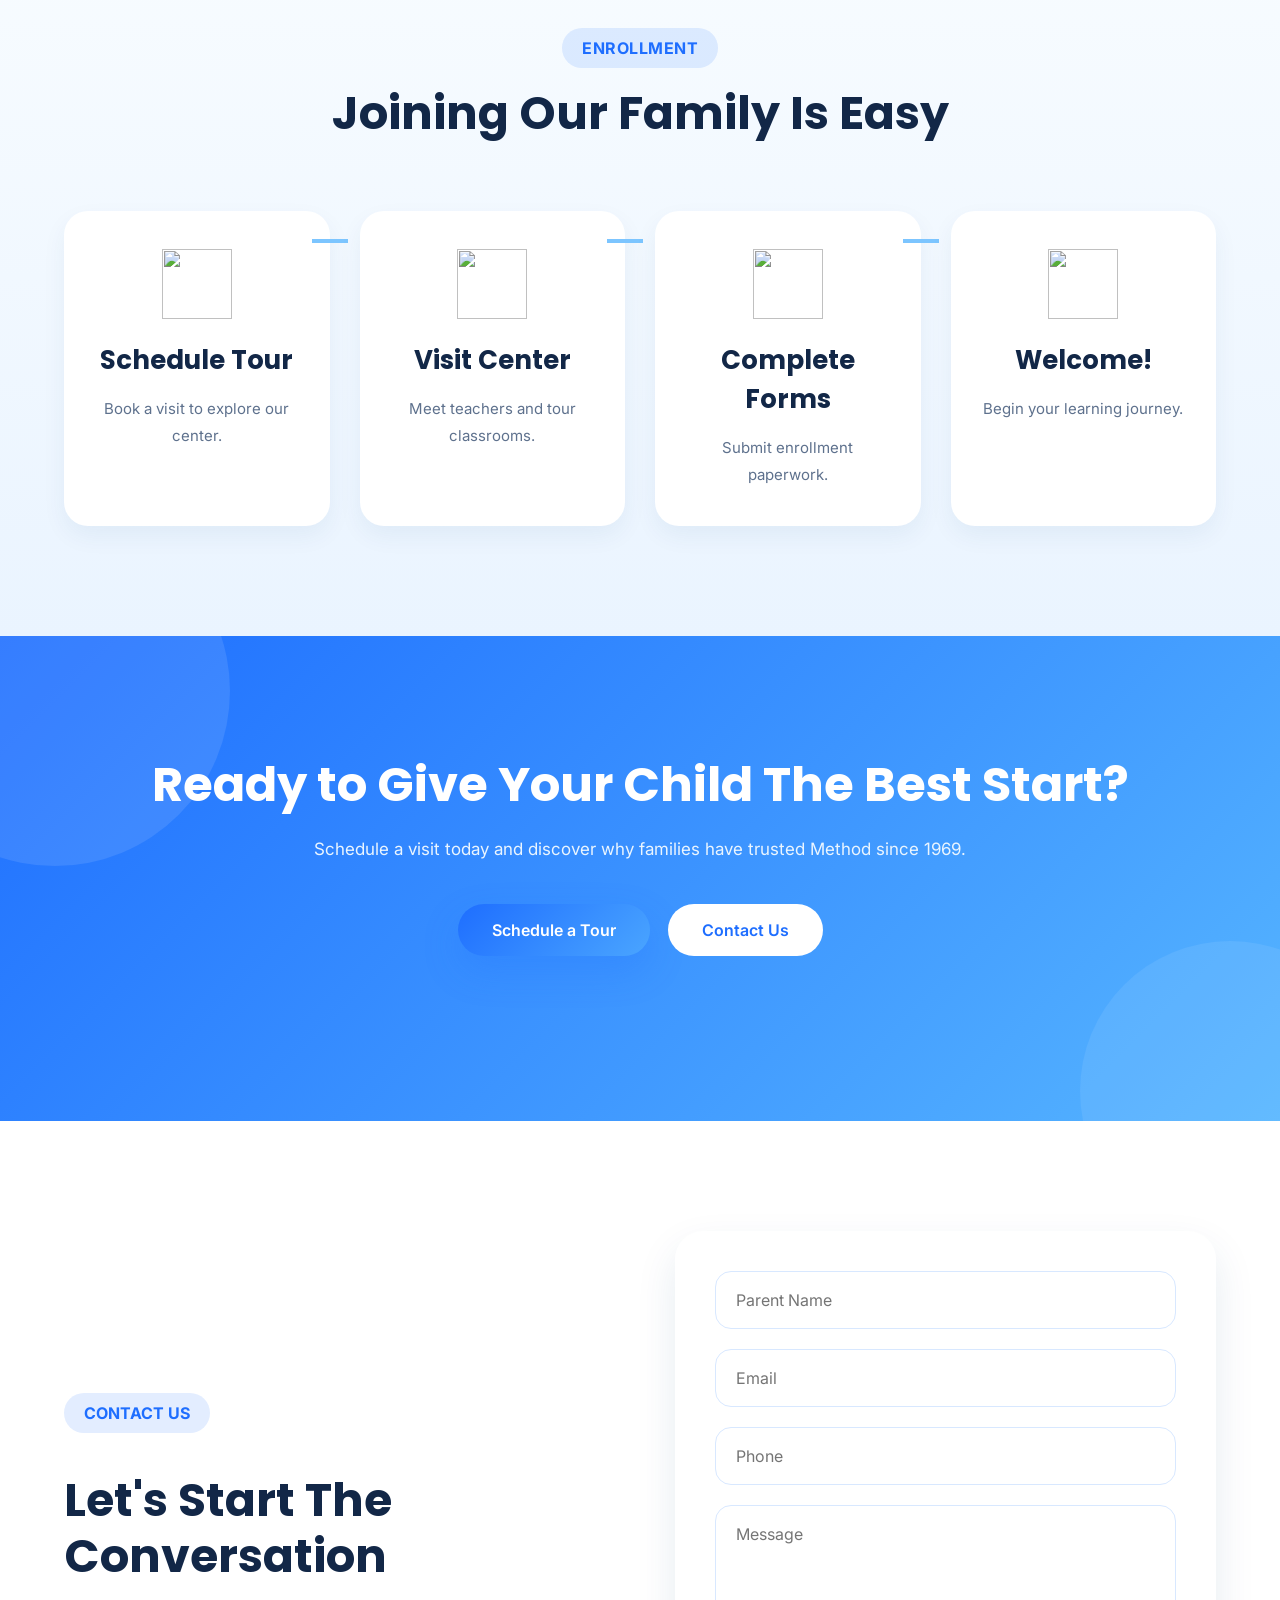
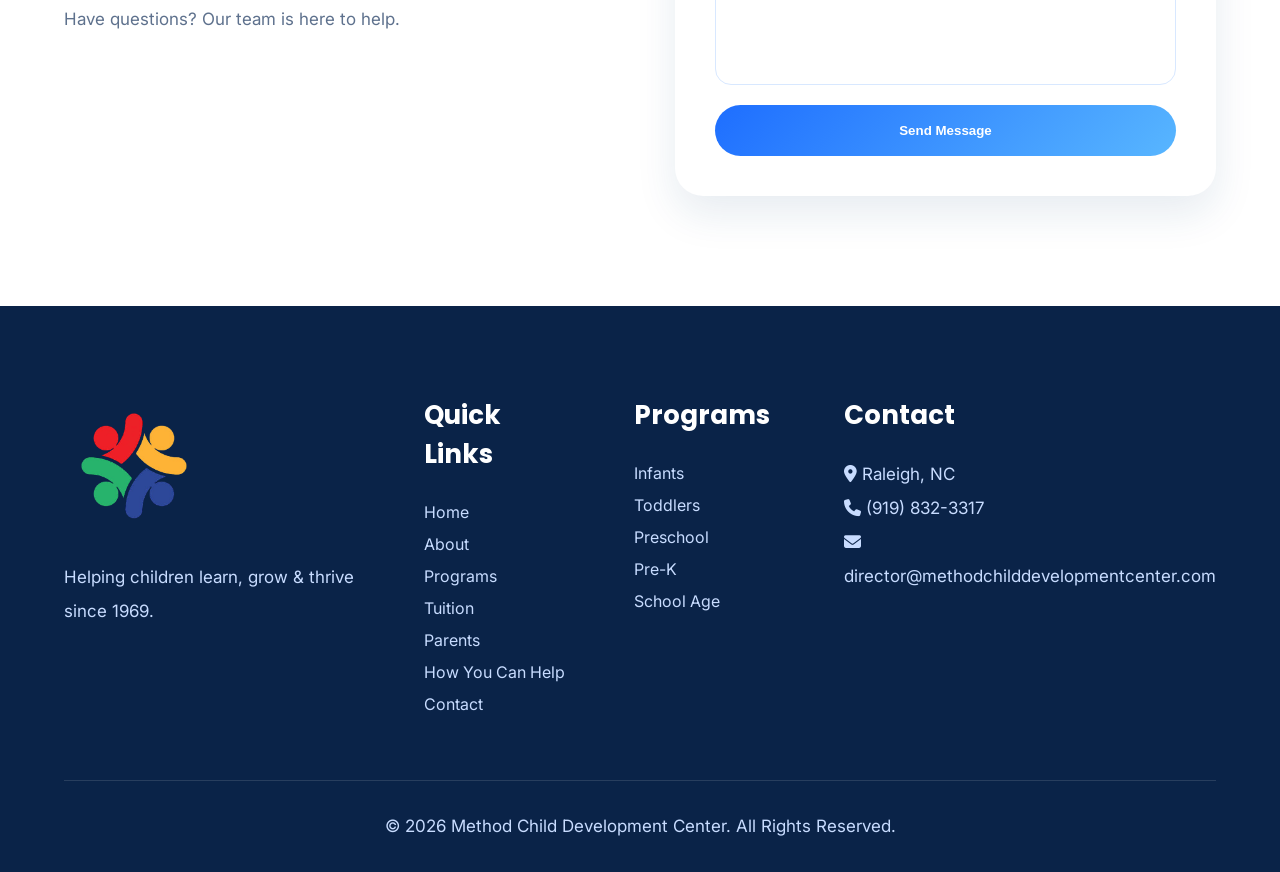
==== commit 314606a0: "updated" ====
--- a/index.html
+++ b/index.html
@@ -59,10 +59,11 @@
 <li><a href="tuition.html">Tuition</a></li>
 
 <li><a href="parents.html">Parents</a></li>
+<li><a class="active" href="board.html">Board of Directors</a></li>
 
 <li><a href="help.html">How You Can Help</a></li>
 
-<li><a href="contact.html">Contact</a></li>
+
 
 </ul>
 
--- a/style.css
+++ b/style.css
@@ -10,6 +10,7 @@
 
 html{
 scroll-behavior:smooth;
+scroll-padding-top:110px;
 }
 
 :root{
@@ -42,7 +43,12 @@
 background:var(--bg);
 color:var(--text);
 overflow-x:hidden;
-
+min-height:100vh;
+
+}
+
+body.menu-open{
+	overflow:hidden;
 }
 
 .container{
@@ -53,12 +59,21 @@
 
 }
 
+img,
+svg,
+picture,
+video,
+iframe,
+canvas,
+embed,
+object{
+max-width:100%;
+height:auto;
+display:block;
+}
+
 img{
-
-display:block;
 width:100%;
-height:auto;
-
 }
 
 a{
@@ -1497,7 +1512,7 @@
 .contact-grid,
 .footer-grid{
 
-grid-template-columns:1fr;
+grid-template-columns:1fr !important;
 
 }
 
@@ -1505,19 +1520,19 @@
 .why-grid,
 .testimonial-grid{
 
-grid-template-columns:repeat(2,1fr);
+grid-template-columns:repeat(2,1fr) !important;
 
 }
 
 .steps{
 
-grid-template-columns:repeat(2,1fr);
+grid-template-columns:repeat(2,1fr) !important;
 
 }
 
 .gallery{
 
-grid-template-columns:repeat(2,1fr);
+grid-template-columns:repeat(2,1fr) !important;
 
 }
 
@@ -1527,49 +1542,74 @@
 
 section{
 
-padding:80px 0;
+padding:80px 0 !important;
 
 }
 
 h1{
 
-font-size:42px;
+font-size:42px !important;
 
 }
 
 h2{
 
-font-size:34px;
+font-size:34px !important;
+
+}
+
+p{
+
+font-size:16px !important;
+
+}
+
+.header .container{
+
+height:76px !important;
 
 }
 
 .hero{
 
-padding-top:150px;
+padding-top:140px !important;
 
 }
 
 .hero-content{
 
-grid-template-columns:1fr;
-
-text-align:center;
+grid-template-columns:1fr !important;
+text-align:center !important;
+gap:36px !important;
 
 }
 
 .hero-buttons{
 
-flex-direction:column;
-
-align-items:center;
+flex-direction:column !important;
+align-items:center !important;
+gap:14px !important;
+
+}
+
+.hero-buttons a,
+.hero-buttons button{
+
+width:min(100%,320px) !important;
 
 }
 
 .hero-stats{
 
-flex-direction:column;
-
-align-items:center;
+flex-direction:column !important;
+align-items:center !important;
+gap:18px !important;
+
+}
+
+.hero-stats div{
+
+width:min(100%,320px) !important;
 
 }
 
@@ -1579,104 +1619,338 @@
 .testimonial-grid,
 .steps{
 
-grid-template-columns:1fr;
+grid-template-columns:1fr !important;
 
 }
 
 .navbar{
 
-display:none;
+display:none !important;
+position:fixed !important;
+top:76px !important;
+left:0 !important;
+right:0 !important;
+bottom:auto !important;
+max-height:calc(100dvh - 76px) !important;
+overflow-y:auto !important;
+background:rgba(255,255,255,.98) !important;
+padding:24px 24px 28px !important;
+box-shadow:var(--shadow-sm) !important;
+z-index:1090 !important;
 
 }
 
 .navbar.active{
 
-display:block;
-
-position:absolute;
-
-top:90px;
-
-left:0;
-
-right:0;
-
-background:rgba(255,255,255,.98);
-
-padding:24px 24px 28px;
-
-box-shadow:var(--shadow-sm);
+display:block !important;
 
 }
 
 .navbar.active ul{
 
-display:flex;
-
-flex-direction:column;
-
-align-items:flex-start;
-
-gap:18px;
+display:flex !important;
+flex-direction:column !important;
+align-items:flex-start !important;
+gap:18px !important;
+
+}
+
+.navbar a{
+
+display:block !important;
+width:100% !important;
+padding:8px 0 !important;
+font-size:1rem !important;
 
 }
 
 .header-btn{
 
-display:none;
+display:none !important;
 
 }
 
 .menu-btn{
 
-display:block;
+display:flex !important;
+align-items:center !important;
+justify-content:center !important;
+width:44px !important;
+height:44px !important;
+border-radius:50% !important;
+background:rgba(30,110,255,.10) !important;
+
+}
+
+body.menu-open{
+	overflow:hidden !important;
+
+}
+
+.hero::before,
+.hero::after,
+.about-image::after,
+.contact-hero::before,
+.contact-hero::after,
+.tuition-hero::before,
+.tuition-hero::after,
+.board-hero::before,
+.board-hero::after,
+.floating-card,
+.hero-badge-card,
+.license-badge,
+.donate-badge{
+	display:none !important;
+
+}
+
+.hero-left h1,
+.hero h1,
+.about-left h1,
+.help-left h1,
+.parents-left h1,
+.tuition-left h1,
+.contact-hero h1,
+.board-hero h1,
+.left h1,
+.program-hero .left h1,
+.section-heading h2,
+.donate-content h2{
+
+max-width:100% !important;
+overflow-wrap:anywhere !important;
 
 }
 
 .footer-grid{
 
-gap:40px;
-
-}
-
-}
-
-@media(max-width:480px){
+gap:40px !important;
+
+}
+
+.footer-grid > div{
+
+min-width:0 !important;
+
+}
+
+.contact-grid form{
+
+padding:25px !important;
+
+}
+
+.input-group{
+
+grid-template-columns:1fr !important;
+
+}
+
+.input-box input,
+.input-box select,
+.input-box textarea,
+.contact-form-box button,
+.contact-form-box .btn-primary,
+.contact-form-box .btn-secondary{
+
+width:100% !important;
+max-width:100% !important;
+box-sizing:border-box !important;
+
+}
+
+.footer{
+
+padding:60px 0 30px !important;
+
+}
+
+}
+
+@media(max-width:576px){
 
 .container{
 
-width:92%;
+width:92% !important;
 
 }
 
 .hero h1{
 
-font-size:34px;
+font-size:34px !important;
 
 }
 
 .section-heading h2{
 
-font-size:30px;
+font-size:30px !important;
 
 }
 
 .btn-primary,
 .btn-secondary{
 
-width:100%;
-
-}
-
-.contact-grid form{
-
-padding:25px;
+width:100% !important;
 
 }
 
 .cta h2{
 
-font-size:32px;
+font-size:32px !important;
+
+}
+
+}
+
+@media(max-width:480px){
+
+section{
+
+padding:70px 0 !important;
+
+}
+
+.hero h1,
+.about-left h1,
+.help-left h1,
+.parents-left h1,
+.tuition-left h1,
+.contact-hero h1,
+.board-hero h1,
+.left h1{
+
+font-size:32px !important;
+line-height:1.18 !important;
+
+}
+
+.hero-stats div,
+.program-card,
+.why-card,
+.resource-card,
+.contact-card,
+.tuition-card,
+.story-card,
+.mission-card,
+.option-card,
+.communication-card,
+.feature-item,
+.board-info-card,
+.contact-form-box,
+.contact-map{
+
+padding:24px !important;
+
+}
+
+}
+
+@media(max-width:430px){
+
+.header .container{
+
+padding:0 4px !important;
+
+}
+
+.logo img{
+
+height:50px !important;
+
+}
+
+.hero{
+
+padding-top:130px !important;
+
+}
+
+.hero-buttons a,
+.hero-buttons button,
+.btn-primary,
+.btn-secondary{
+
+padding:14px 24px !important;
+
+}
+
+}
+
+@media(max-width:414px){
+
+.container{
+
+width:94% !important;
+
+}
+
+.footer-grid{
+
+gap:28px !important;
+
+}
+
+.program-content,
+.why-card,
+.contact-card,
+.tuition-card,
+.story-card,
+.option-card,
+.communication-card,
+.feature-item{
+
+padding:22px !important;
+
+}
+
+}
+
+@media(max-width:390px){
+
+h1{
+
+font-size:30px !important;
+
+}
+
+h2{
+
+font-size:28px !important;
+
+}
+
+.hero-badge,
+.section-tag,
+.hero-tag,
+.btn-primary,
+.btn-secondary{
+
+font-size:14px !important;
+
+}
+
+}
+
+@media(max-width:375px){
+
+section{
+
+padding:64px 0 !important;
+
+}
+
+.hero{
+
+padding-top:124px !important;
+
+}
+
+.hero-buttons a,
+.hero-buttons button,
+.btn-primary,
+.btn-secondary{
+
+width:100% !important;
 
 }
 
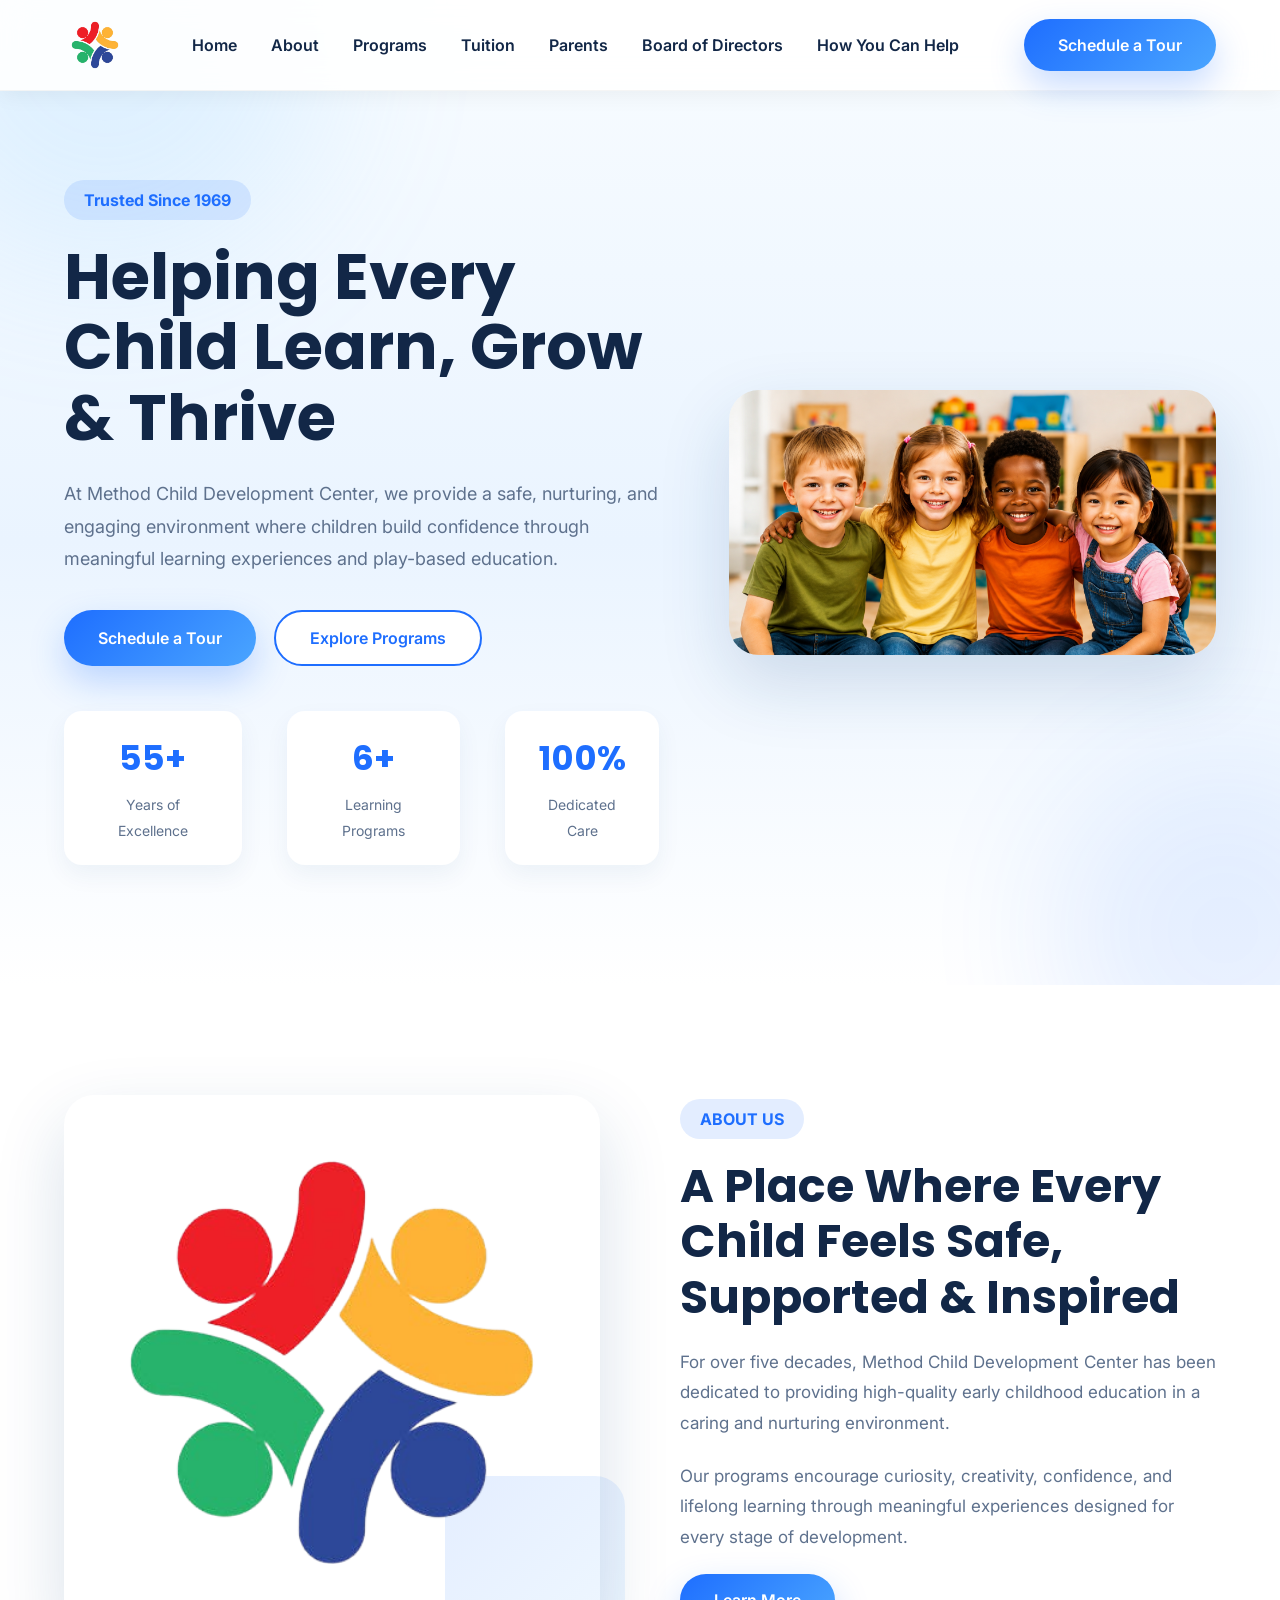
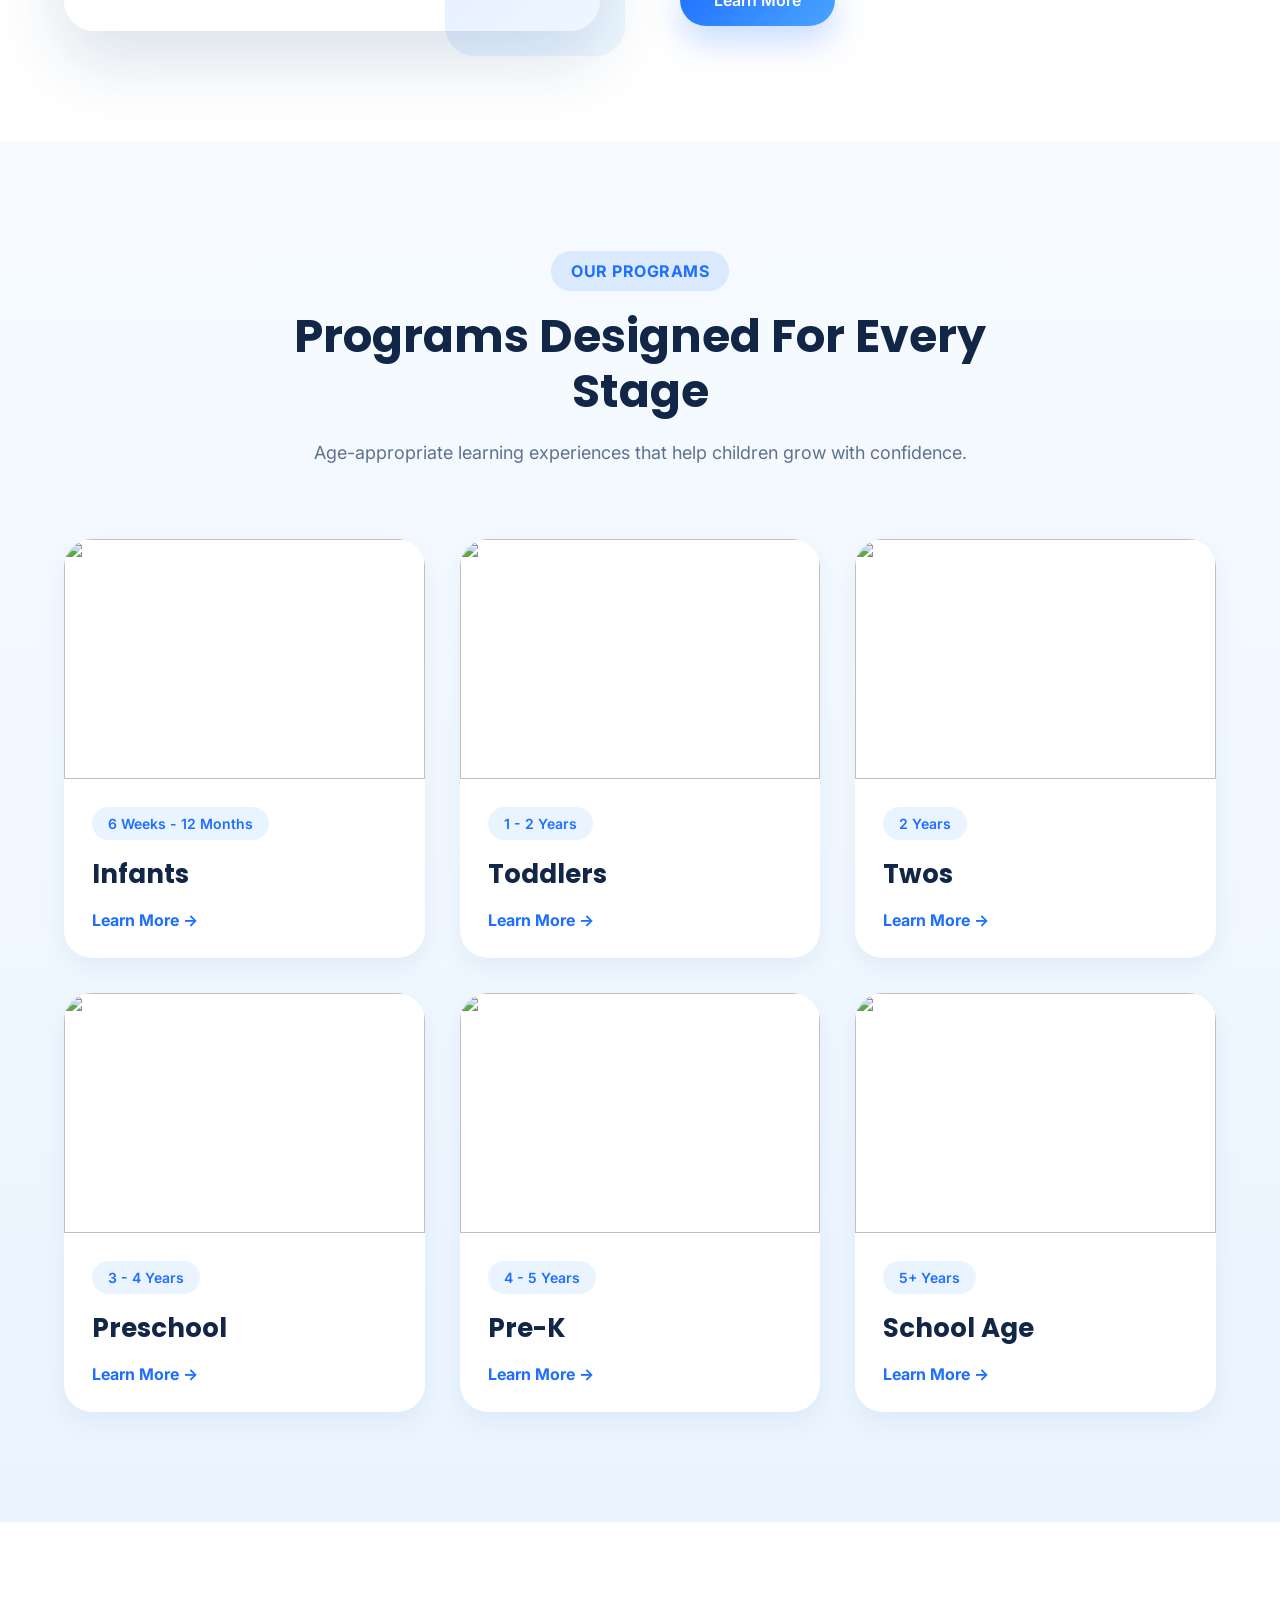
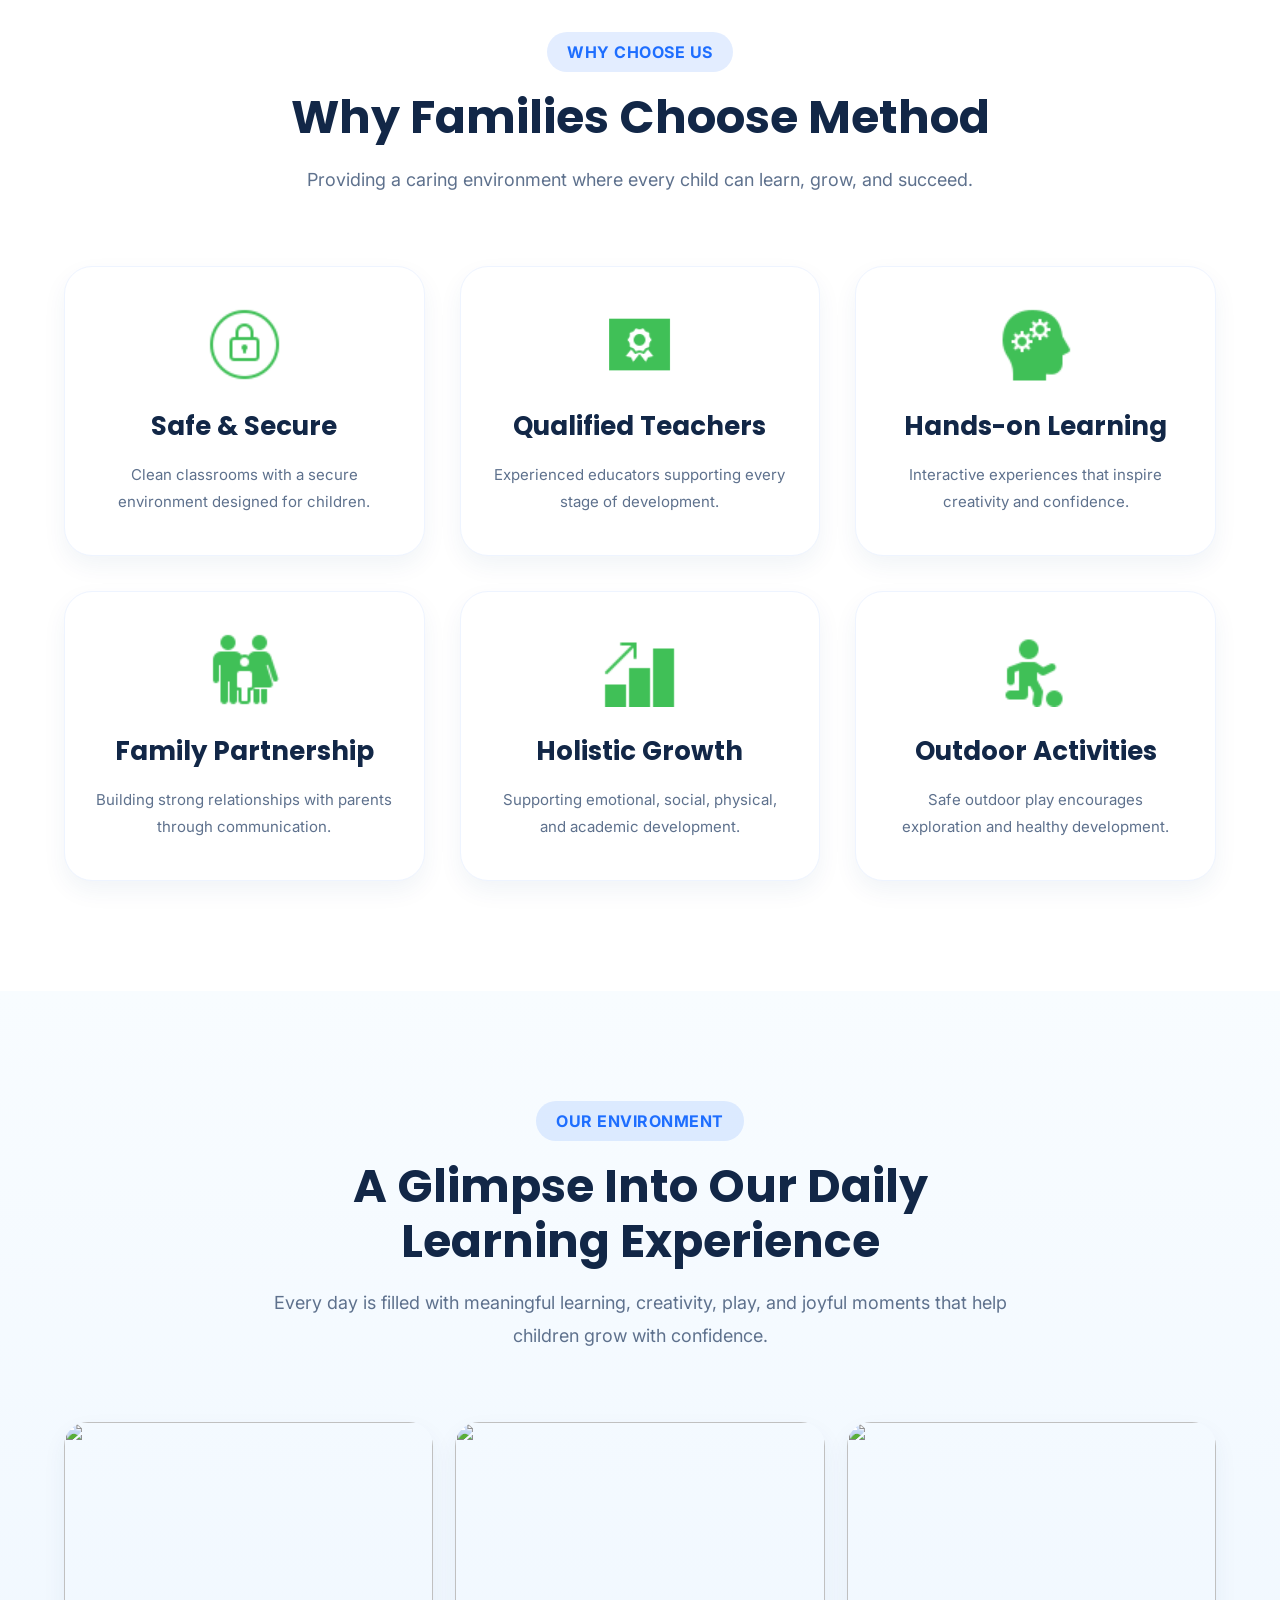
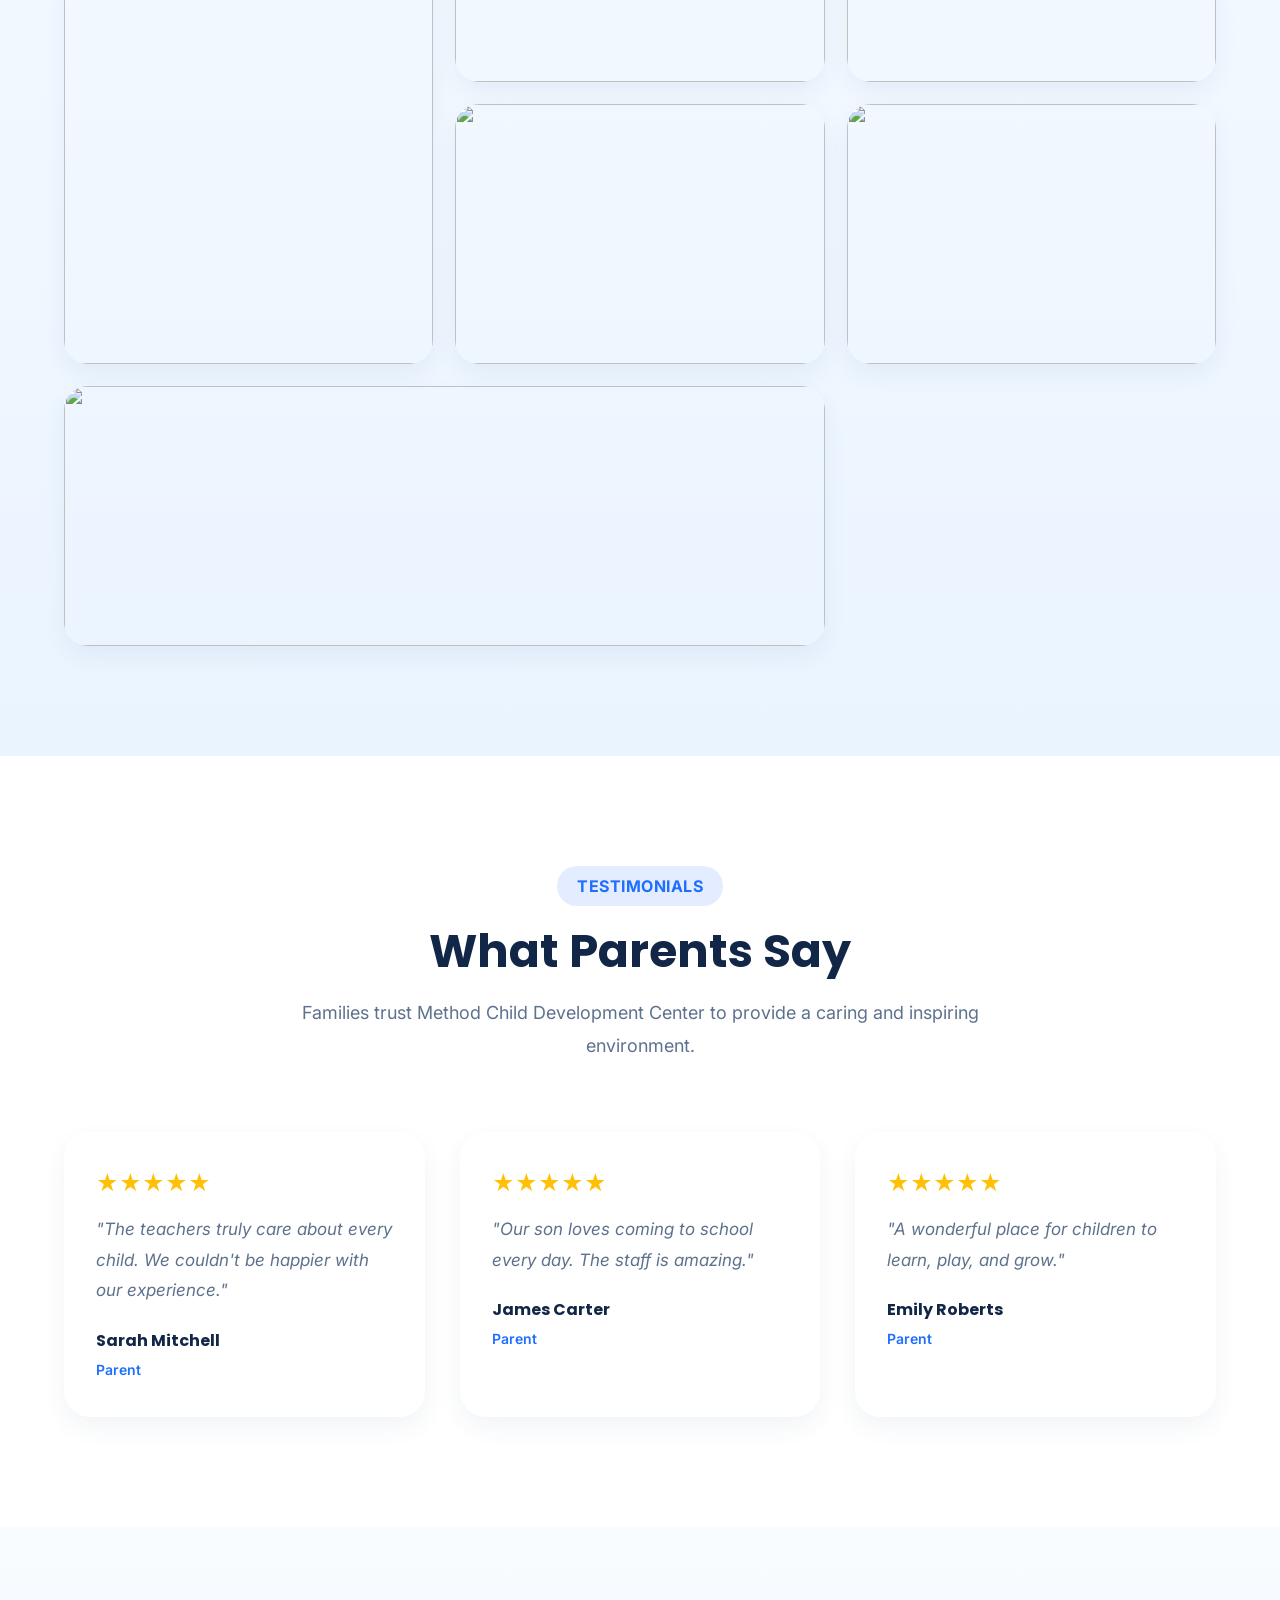
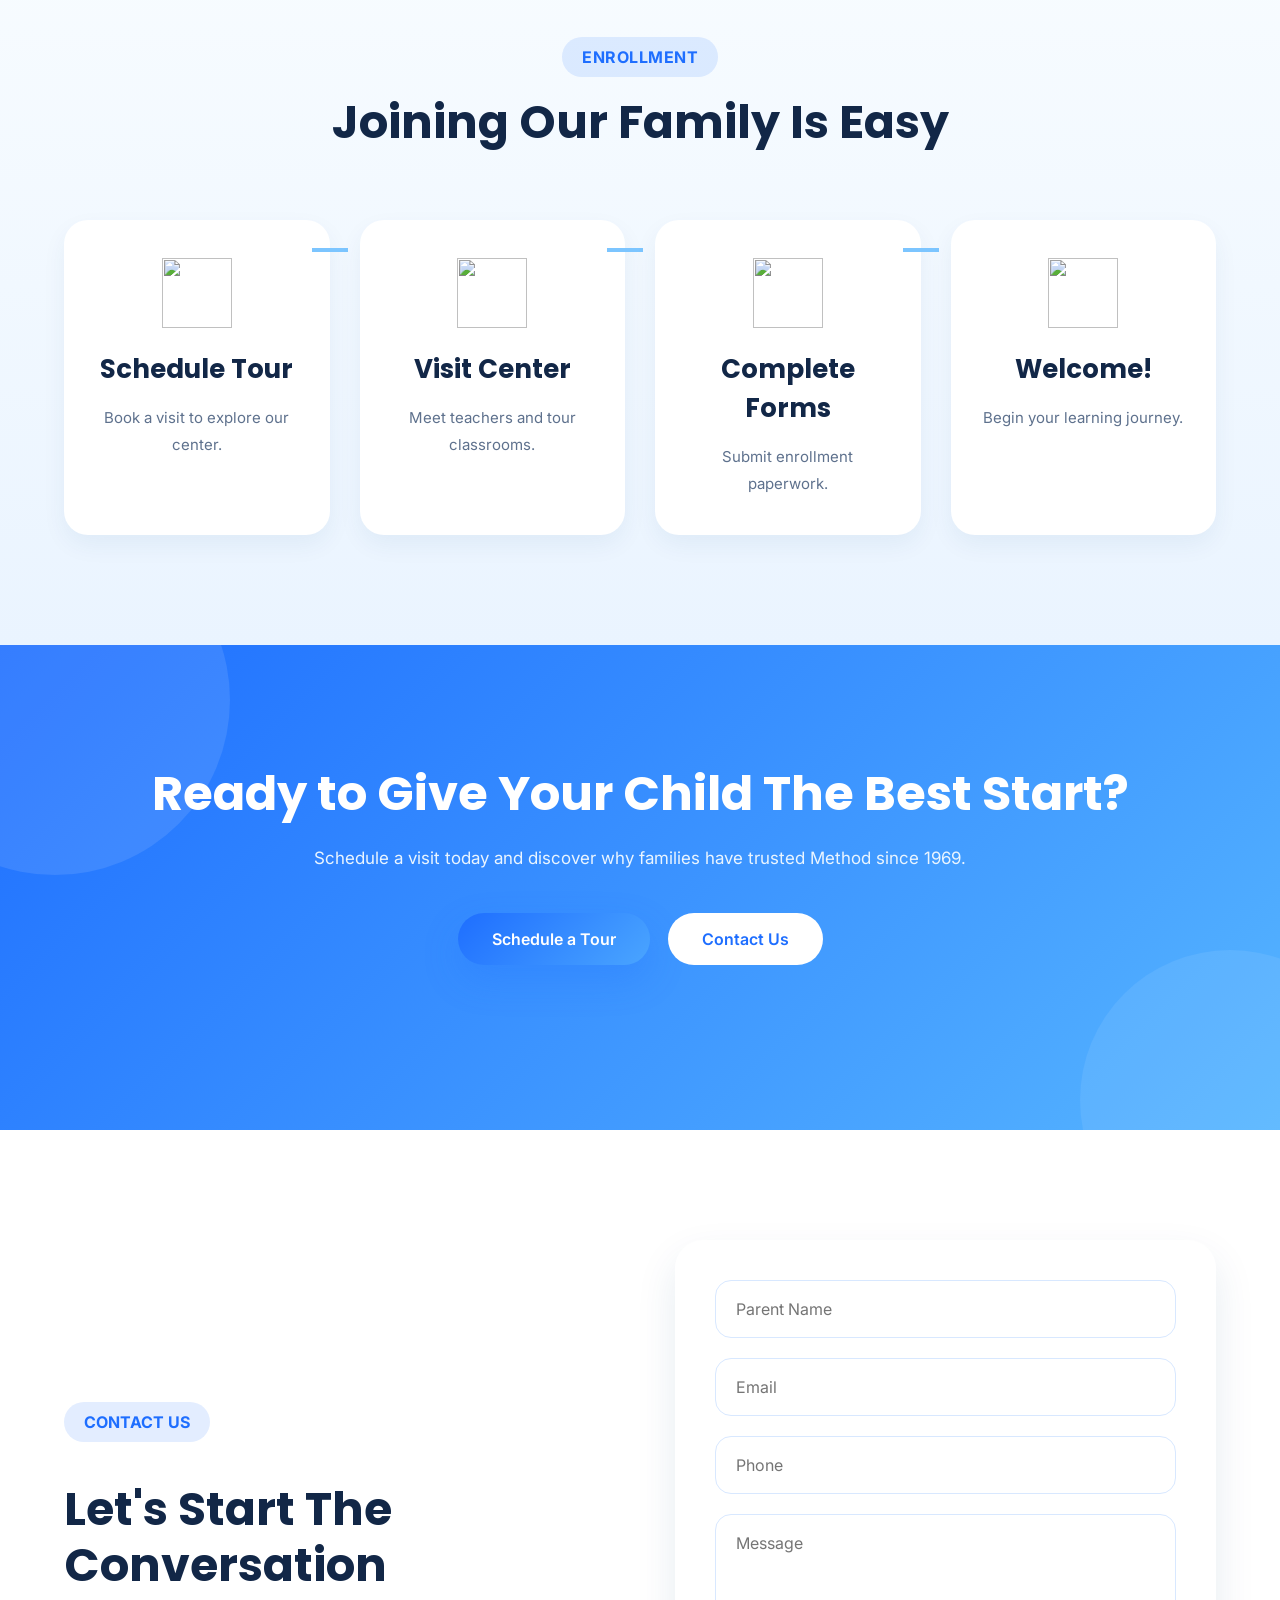
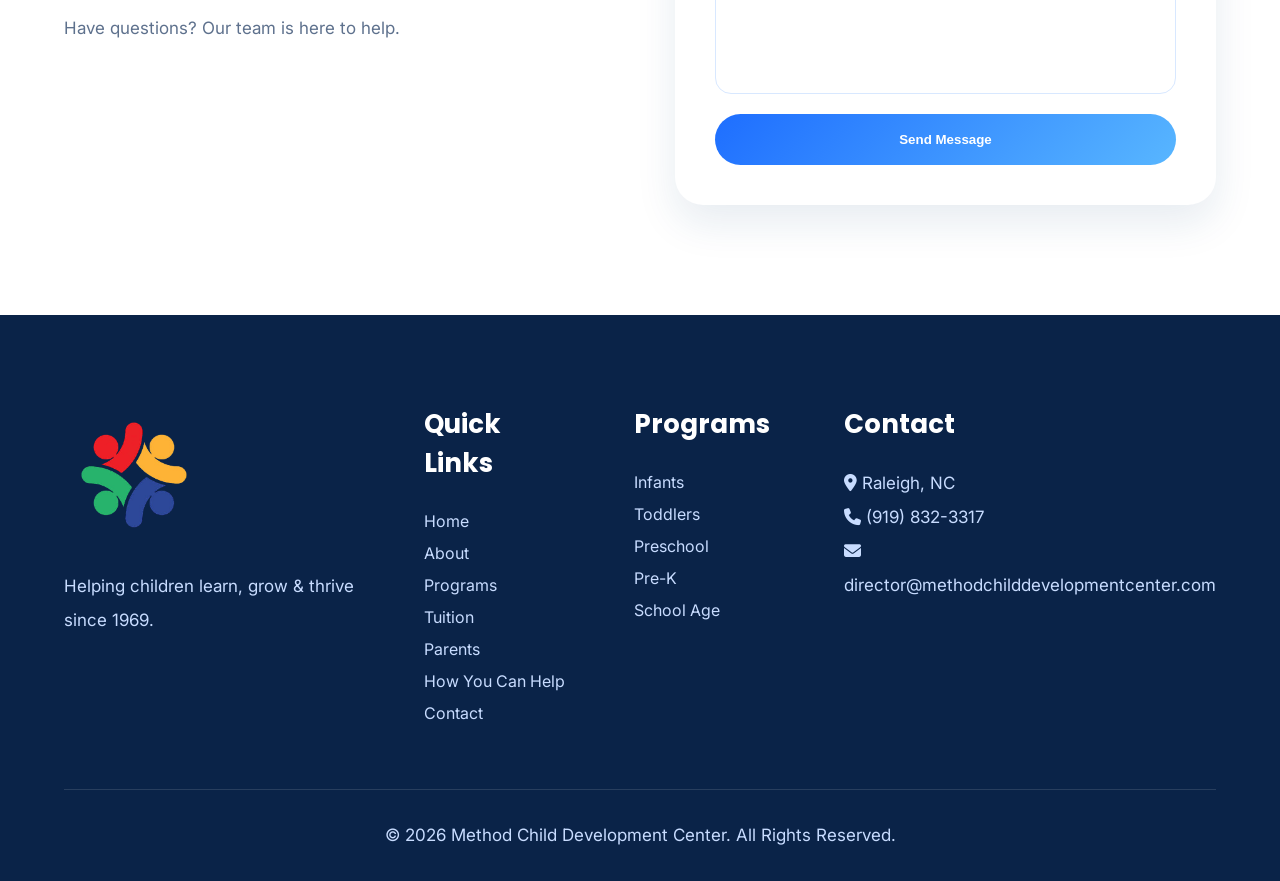
==== commit 4162e795: "imges updated" ====
--- a/index.html
+++ b/index.html
@@ -196,7 +196,7 @@
 
 <div class="about-image">
 
-<img src="assets/about.jpg" alt="About Method">
+<img src="assets/logo.png" alt="About Method">
 
 </div>
 
@@ -394,7 +394,7 @@
 
 <div class="why-card">
 
-<img src="images/icons/safe.png">
+<img src="/assets/safe.png.png">
 
 <h3>Safe & Secure</h3>
 
@@ -406,7 +406,7 @@
 
 <div class="why-card">
 
-<img src="images/icons/teacher.png">
+<img src="/assets/qualified.png">
 
 <h3>Qualified Teachers</h3>
 
@@ -418,7 +418,7 @@
 
 <div class="why-card">
 
-<img src="images/icons/learning.png">
+<img src="/assets/learning.png">
 
 <h3>Hands-on Learning</h3>
 
@@ -430,7 +430,7 @@
 
 <div class="why-card">
 
-<img src="images/icons/family.png">
+<img src="/assets/family.png">
 
 <h3>Family Partnership</h3>
 
@@ -442,7 +442,7 @@
 
 <div class="why-card">
 
-<img src="images/icons/growth.png">
+<img src="assets/grow.png">
 
 <h3>Holistic Growth</h3>
 
@@ -454,7 +454,7 @@
 
 <div class="why-card">
 
-<img src="images/icons/outdoor.png">
+<img src="/assets/outdoor.png">
 
 <h3>Outdoor Activities</h3>
 
@@ -496,27 +496,27 @@
 <div class="gallery">
 
 <div class="gallery-item large">
-<img src="images/gallery1.jpg" alt="">
+<img src="https://cdn.jsdelivr.net/gh/nani986690/methodchilddevelopmentcenter@main/shutterstock_50844475-1-scaled.jpg" alt="">
 </div>
 
 <div class="gallery-item">
-<img src="images/gallery2.jpg" alt="">
+<img src="https://cdn.jsdelivr.net/gh/nani986690/methodchilddevelopmentcenter@main/job_teacher_classroom_teacher.jpg" alt="">
 </div>
 
 <div class="gallery-item">
-<img src="images/gallery3.jpg" alt="">
+<img src="https://cdn.jsdelivr.net/gh/nani986690/methodchilddevelopmentcenter@main/speech_therapy_clinic.jpg" alt="">
 </div>
 
 <div class="gallery-item">
-<img src="images/gallery4.jpg" alt="">
+<img src="https://cdn.jsdelivr.net/gh/nani986690/methodchilddevelopmentcenter@main/iStock-1153668239.jpg" alt="">
 </div>
 
 <div class="gallery-item">
-<img src="images/gallery5.jpg" alt="">
+<img src="https://cdn.jsdelivr.net/gh/nani986690/methodchilddevelopmentcenter@main/speech_therapy_clinic.jpg" alt="">
 </div>
 
 <div class="gallery-item wide">
-<img src="images/gallery6.jpg" alt="">
+<img src="https://cdn.jsdelivr.net/gh/nani986690/methodchilddevelopmentcenter@main/iStock-1153668239.jpg" alt="">
 </div>
 
 </div>
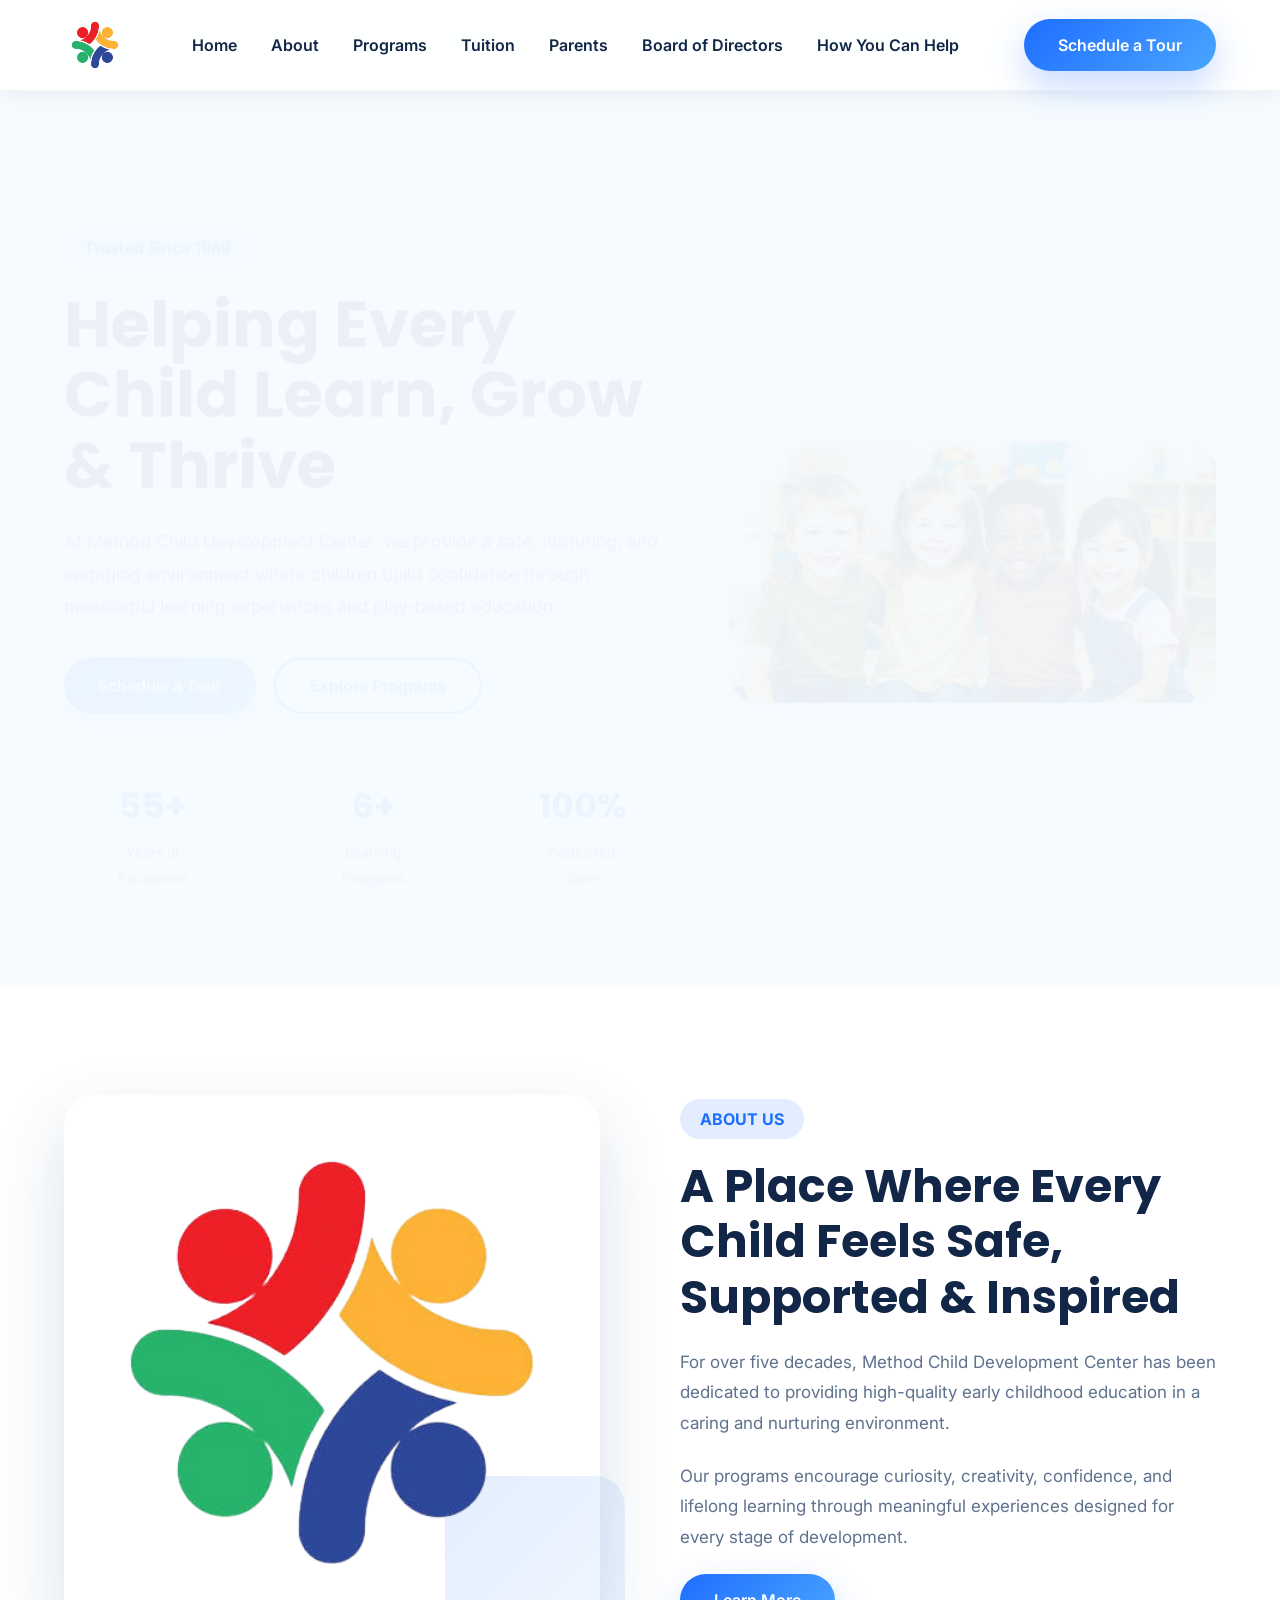
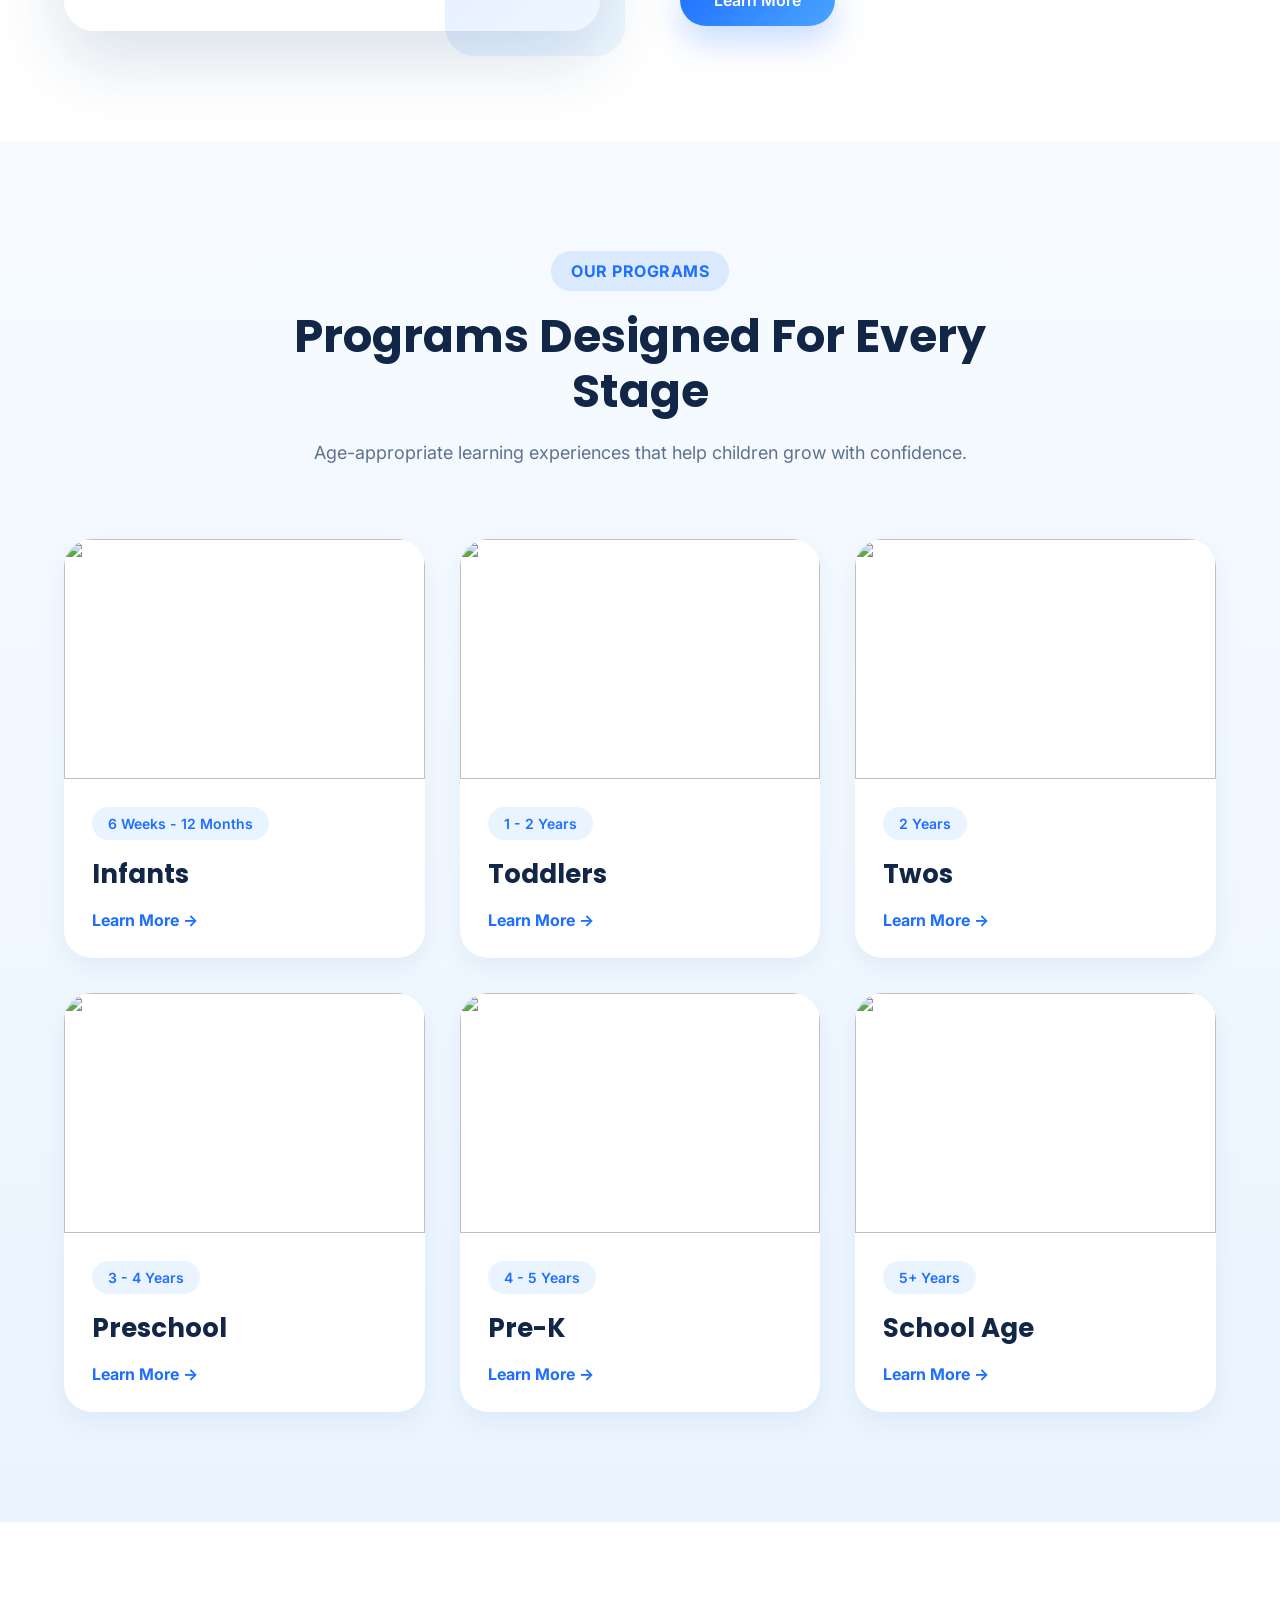
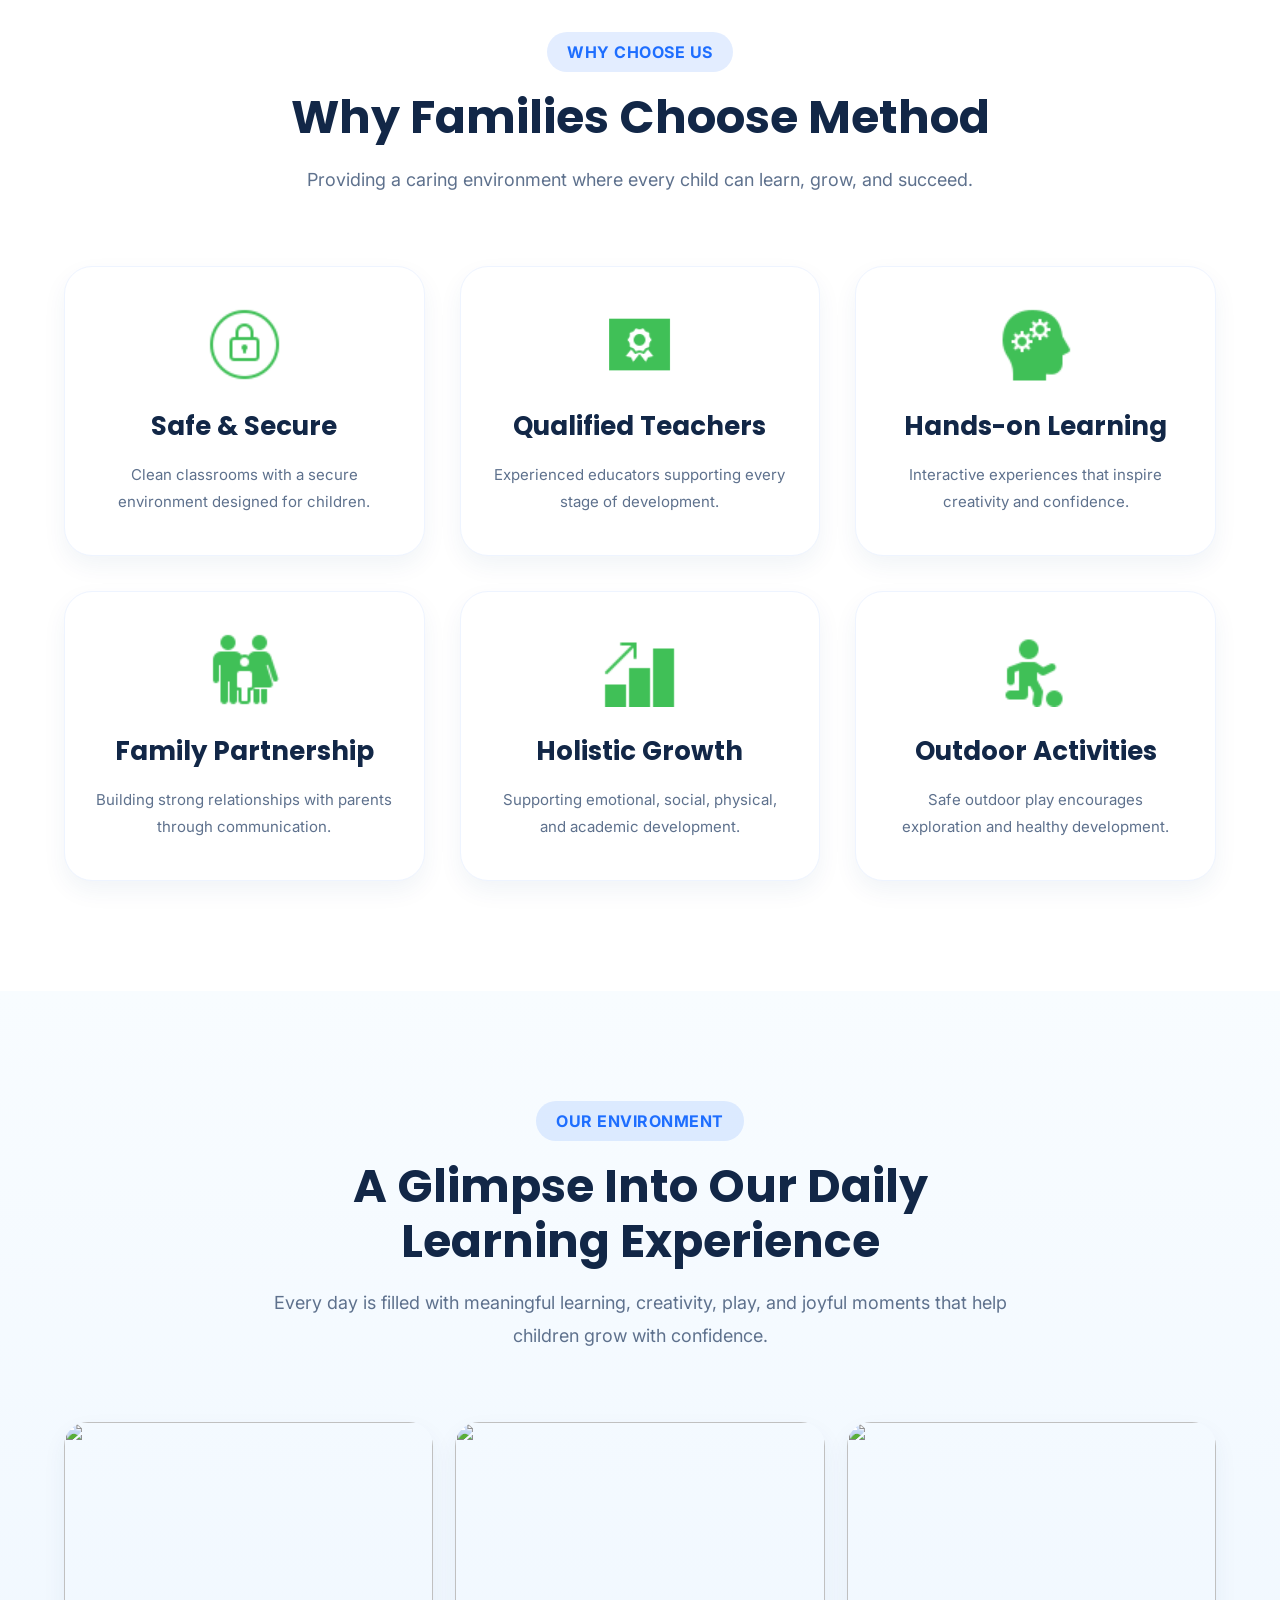
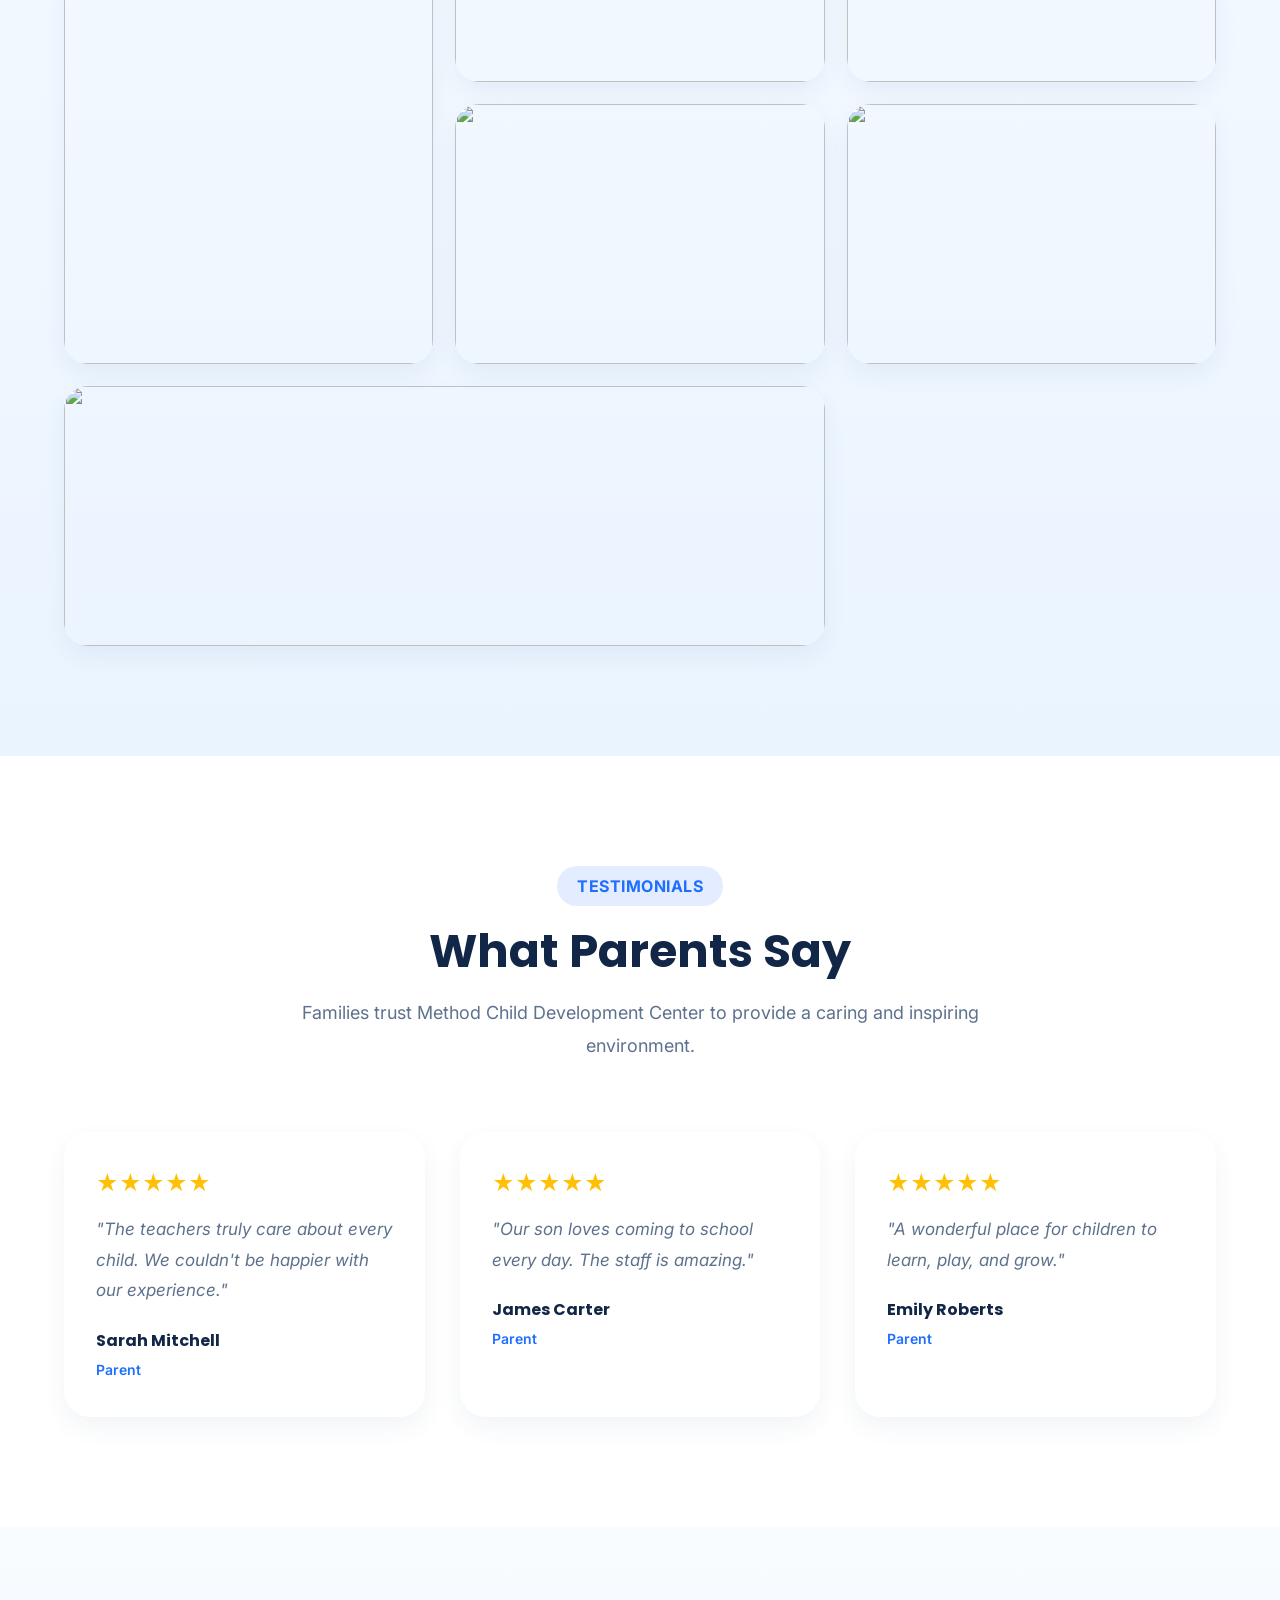
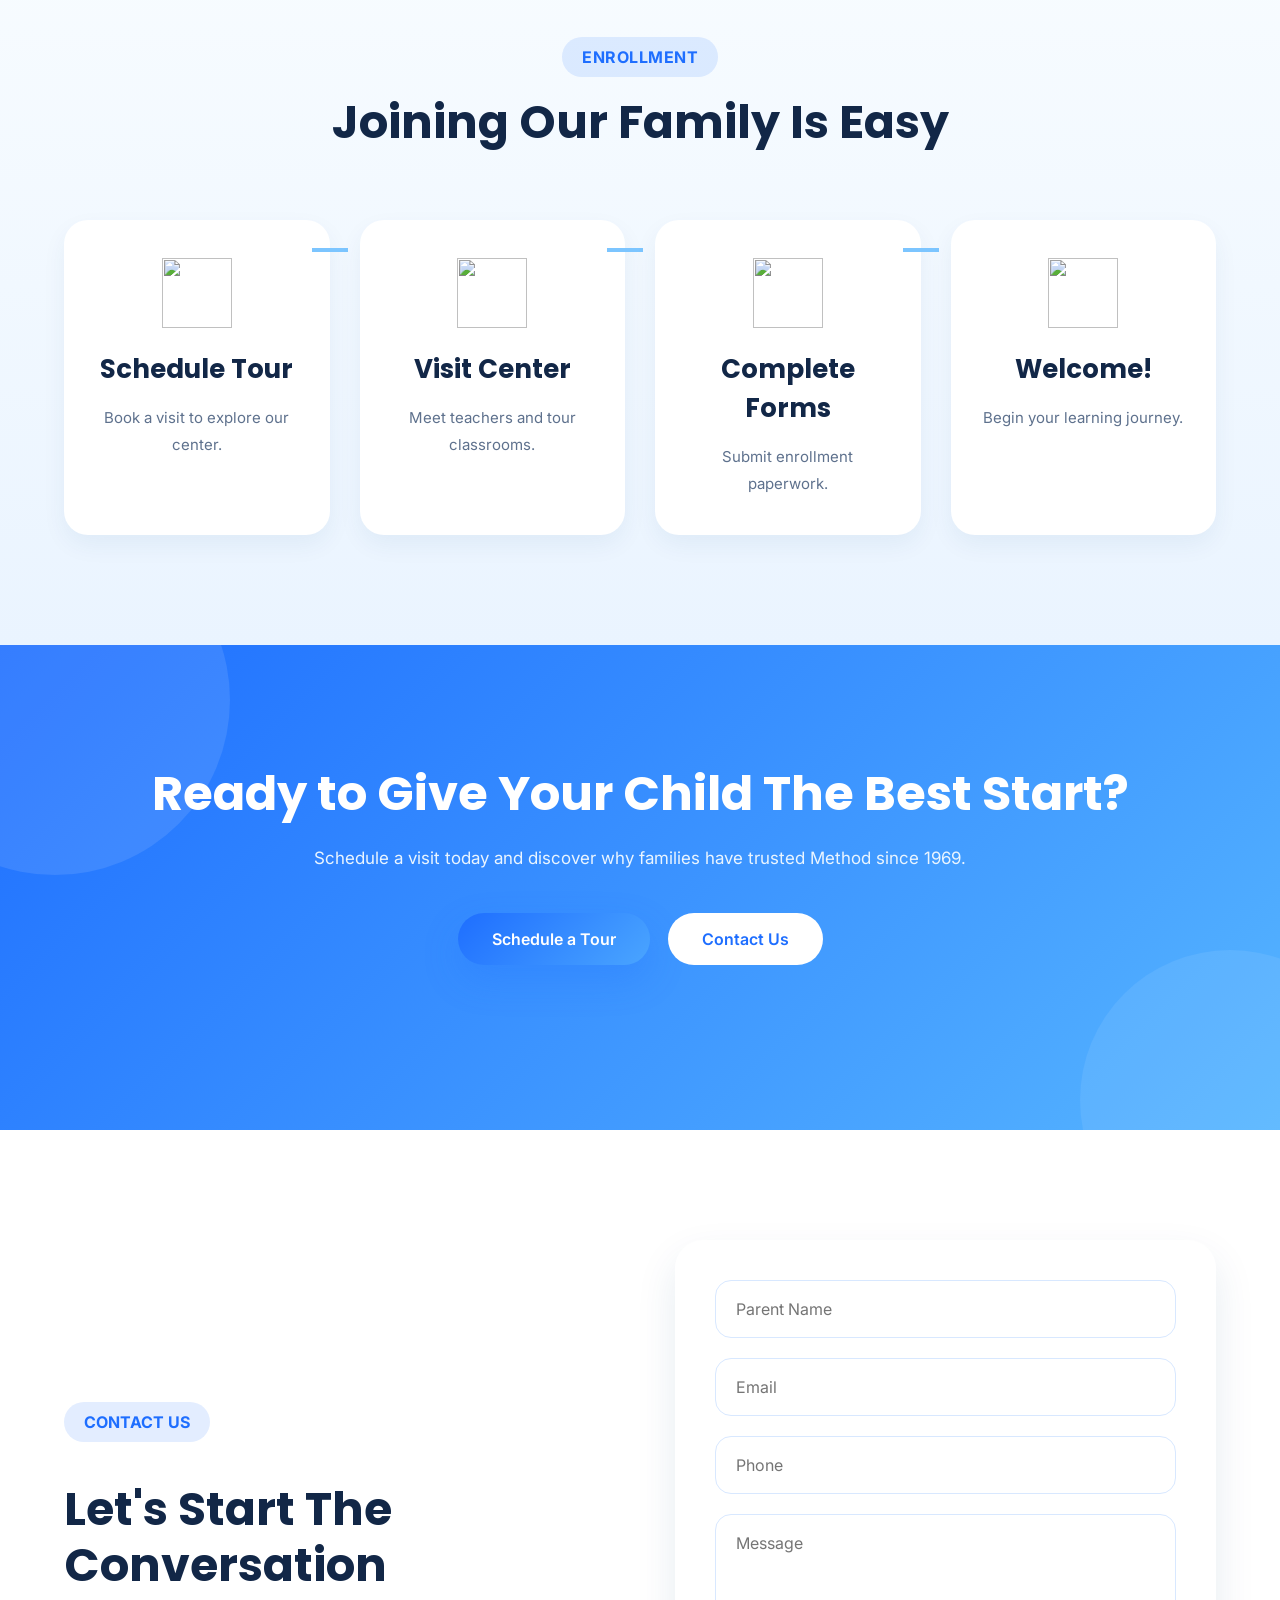
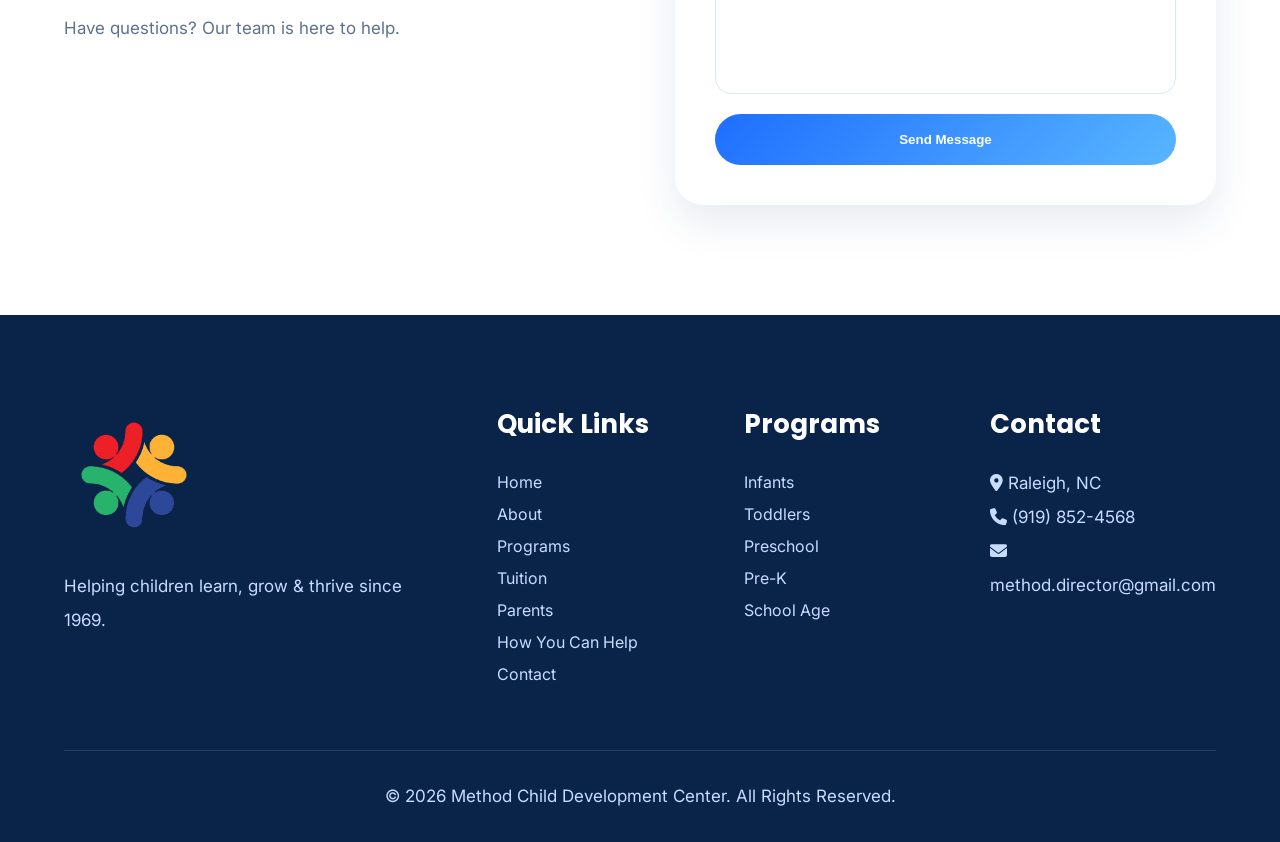
==== commit 591817d6: "updated" ====
--- a/index.html
+++ b/index.html
@@ -863,9 +863,9 @@
 
 <p><i class="fa-solid fa-location-dot"></i> Raleigh, NC</p>
 
-<p><i class="fa-solid fa-phone"></i> (919) 832-3317</p>
-
-<p><i class="fa-solid fa-envelope"></i> director@methodchilddevelopmentcenter.com</p>
+<p><i class="fa-solid fa-phone"></i> (919) 852-4568</p>
+
+<p><i class="fa-solid fa-envelope"></i> method.director@gmail.com	</p>
 
 </div>
 
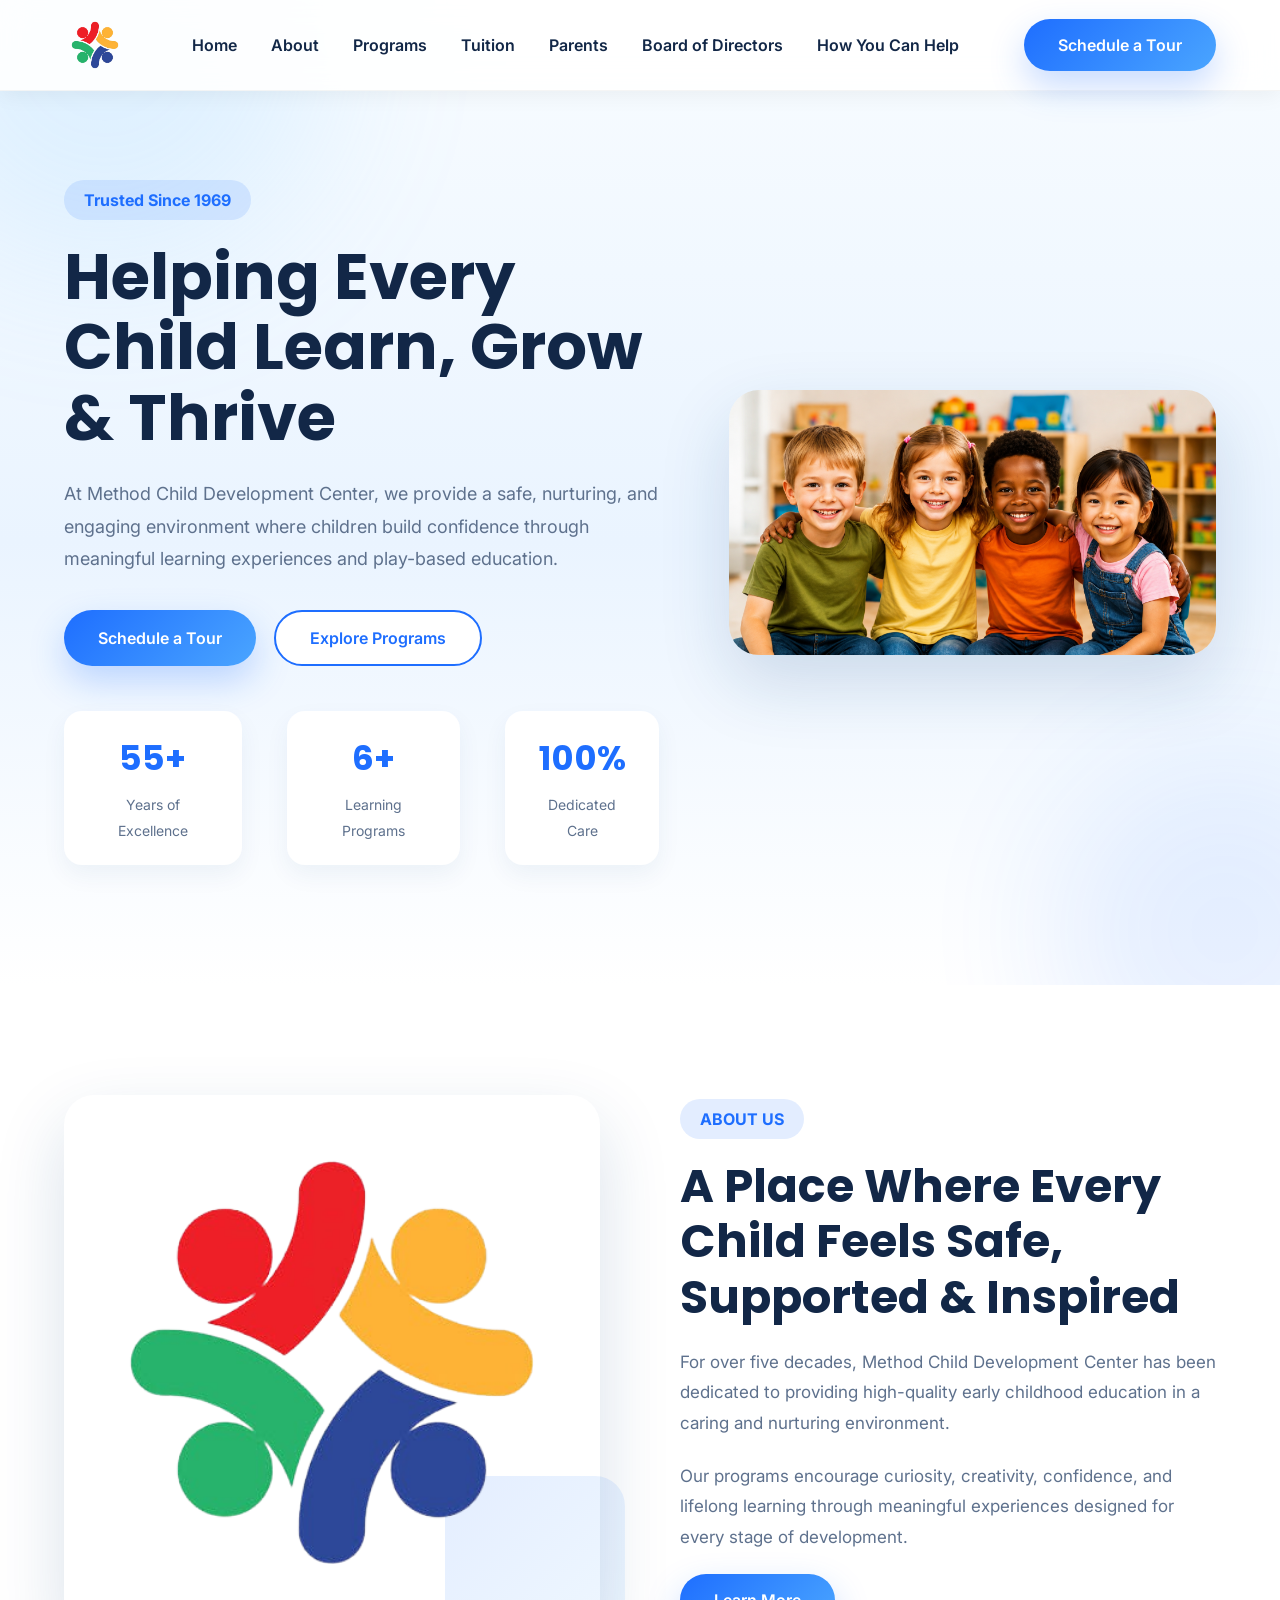
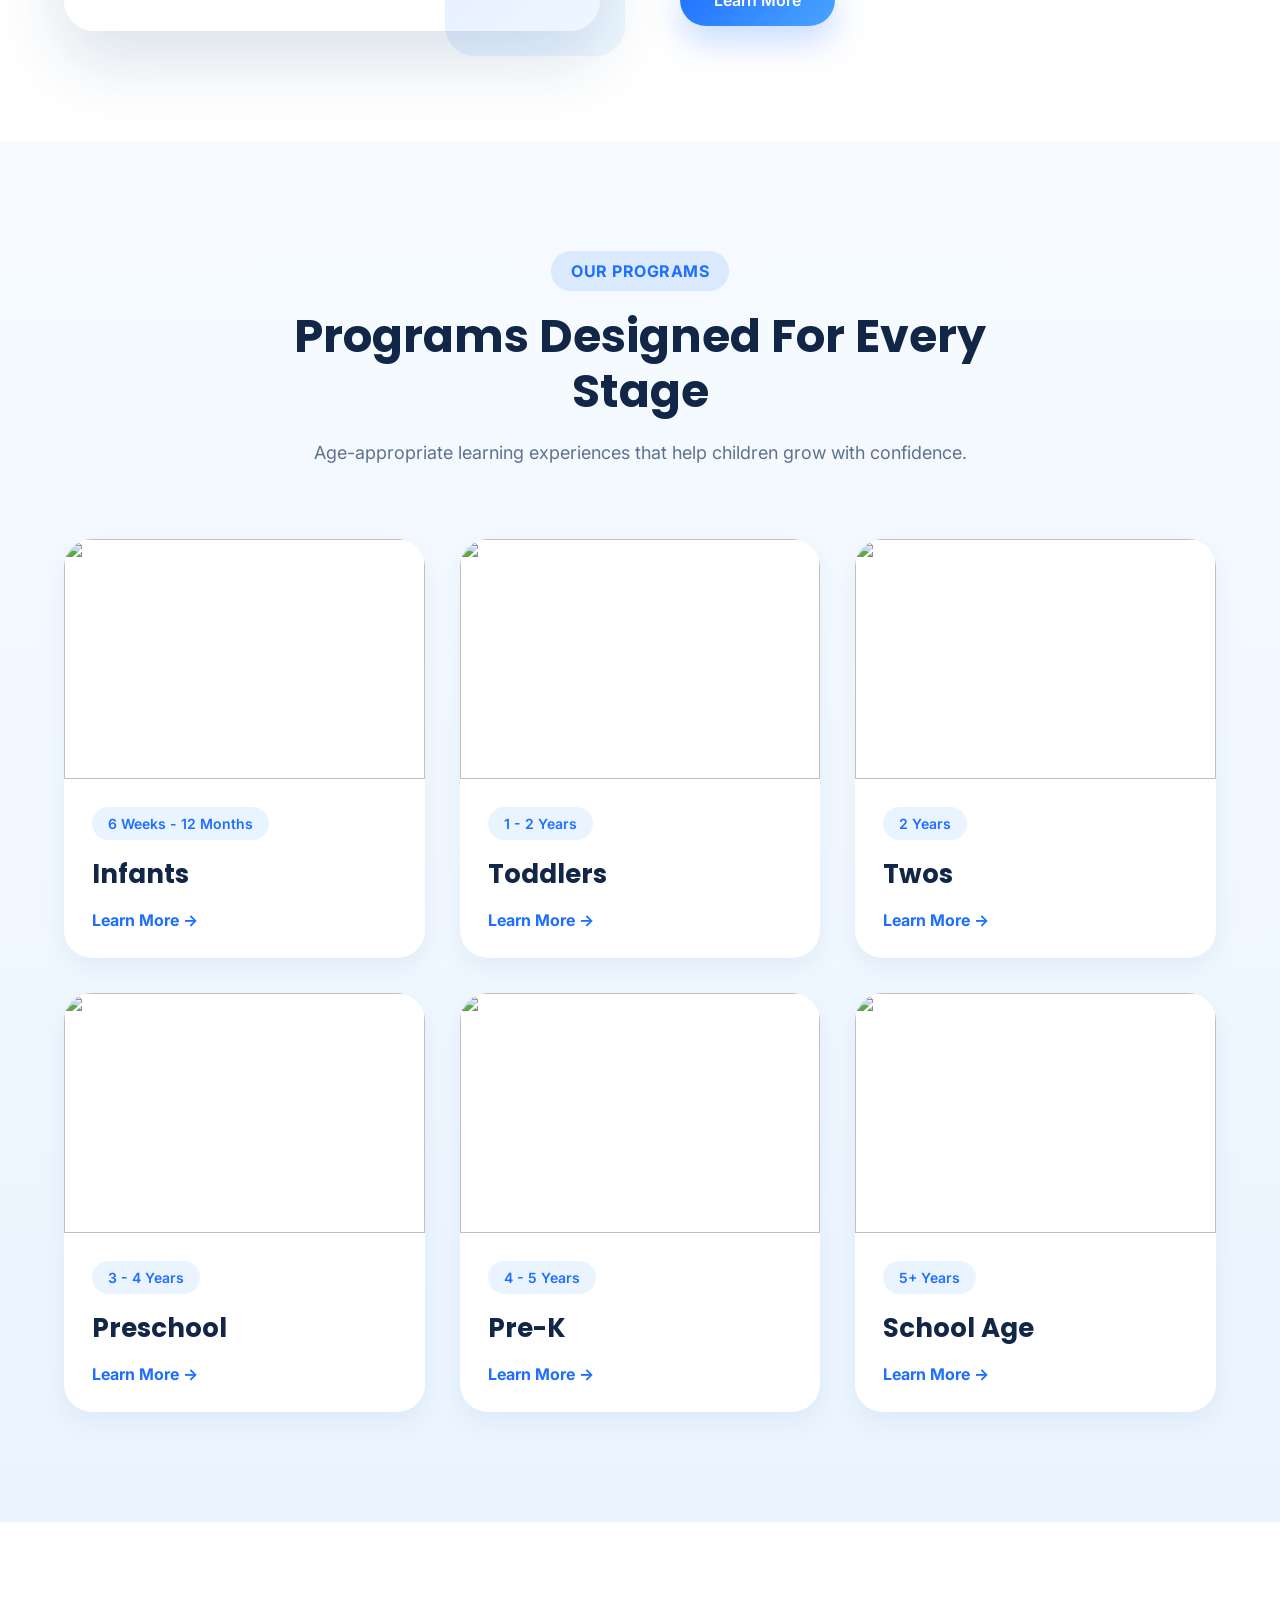
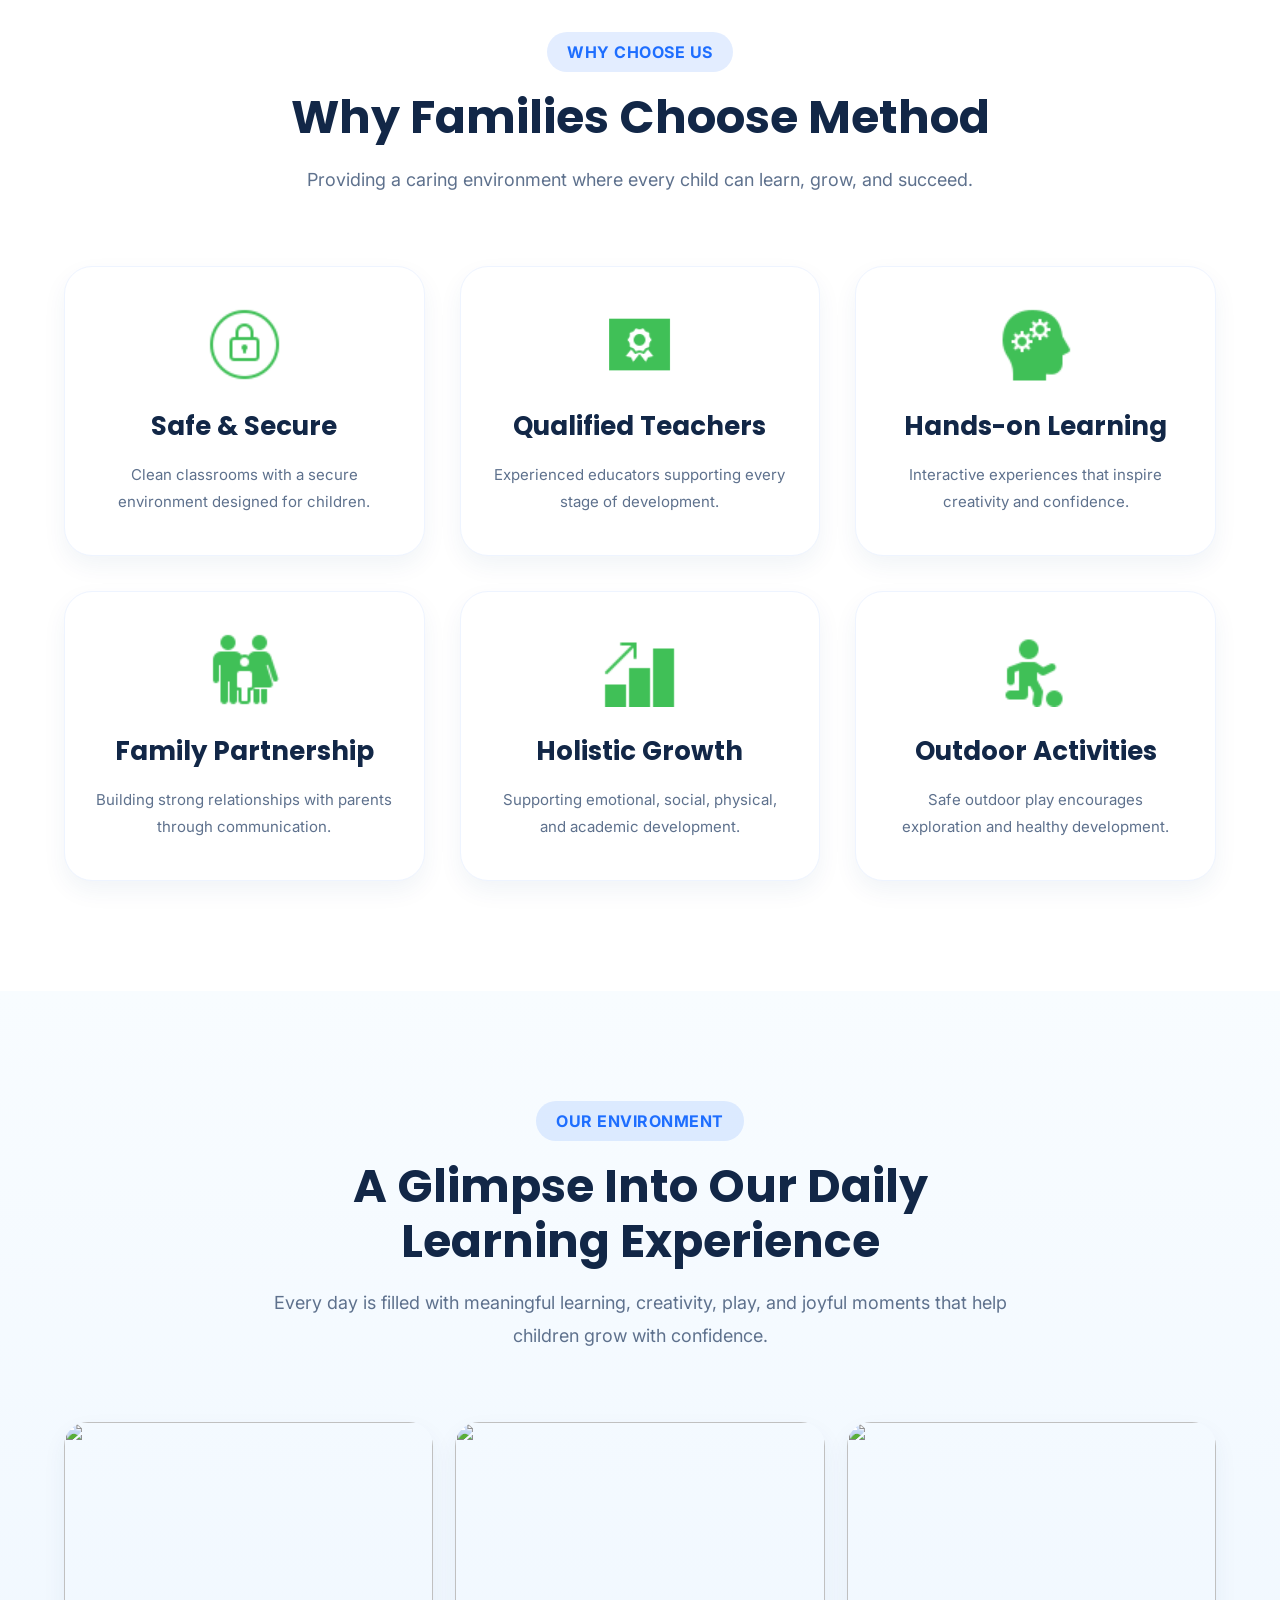
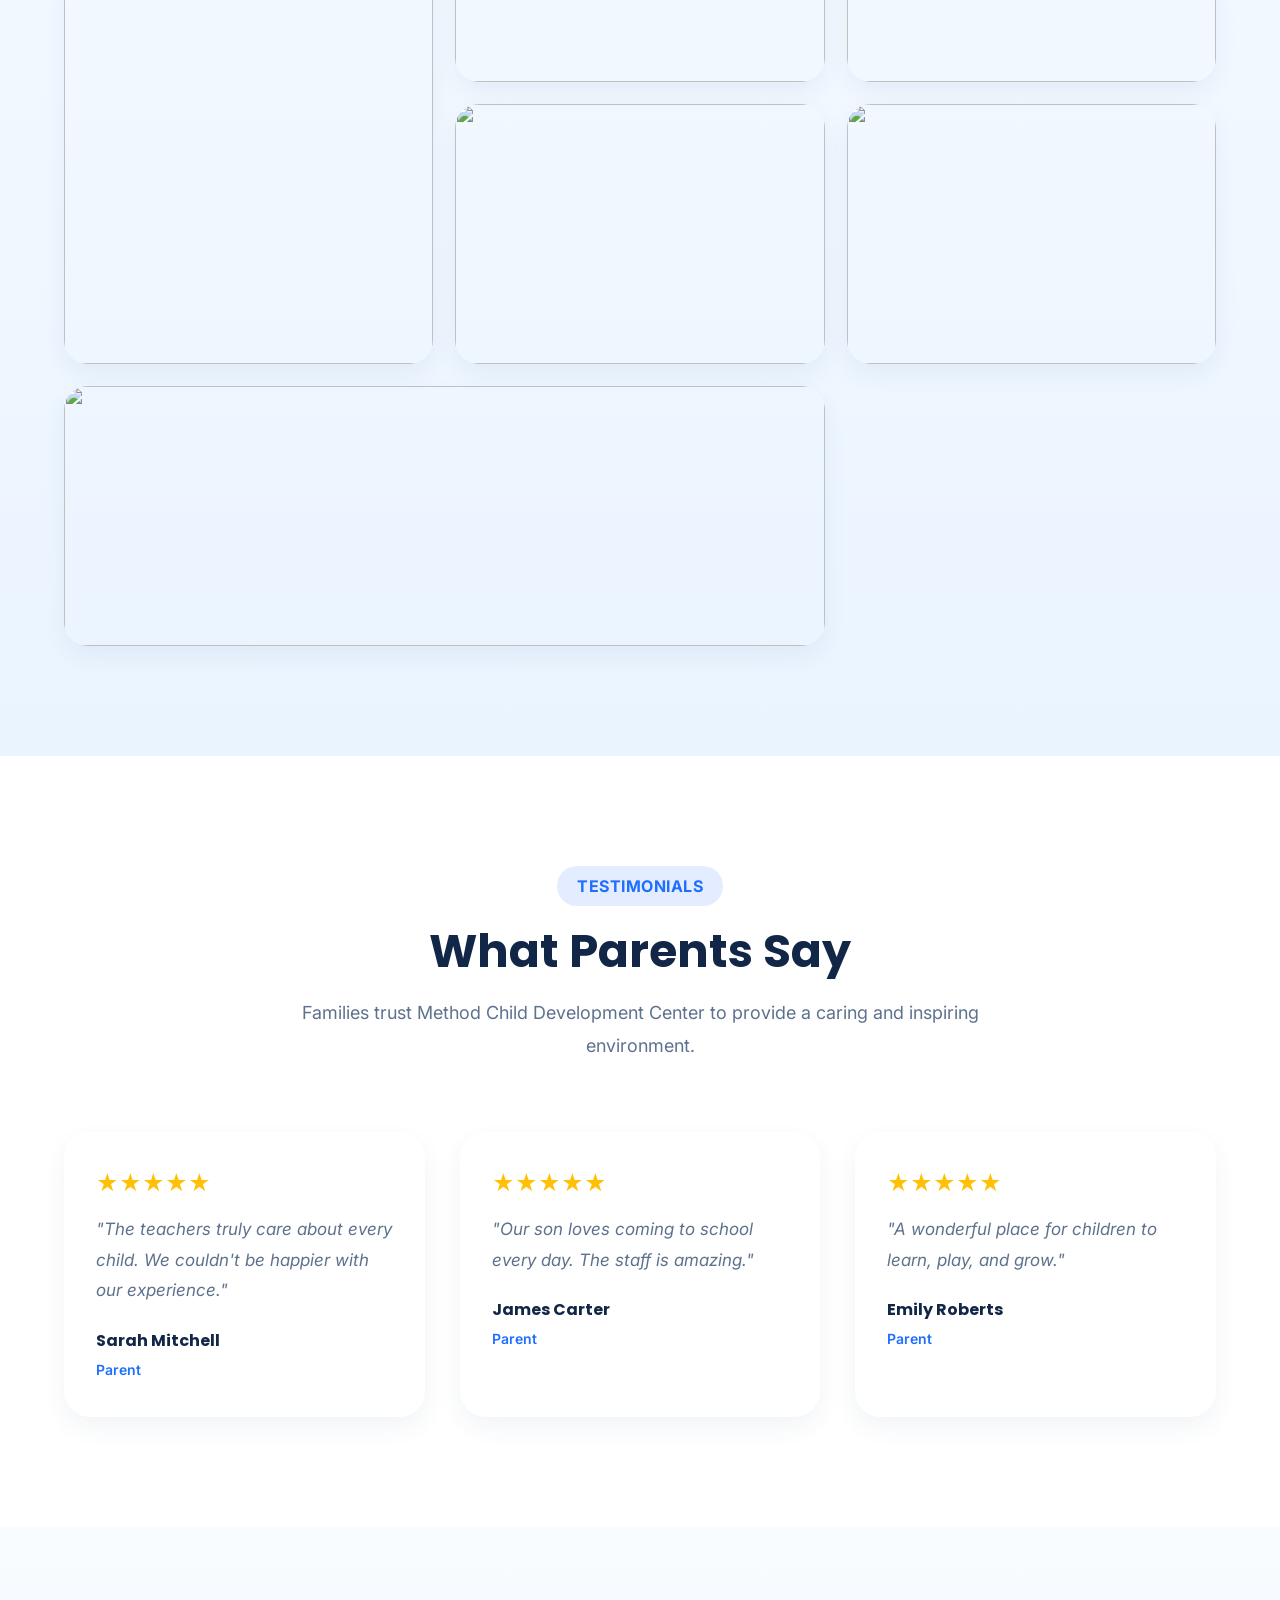
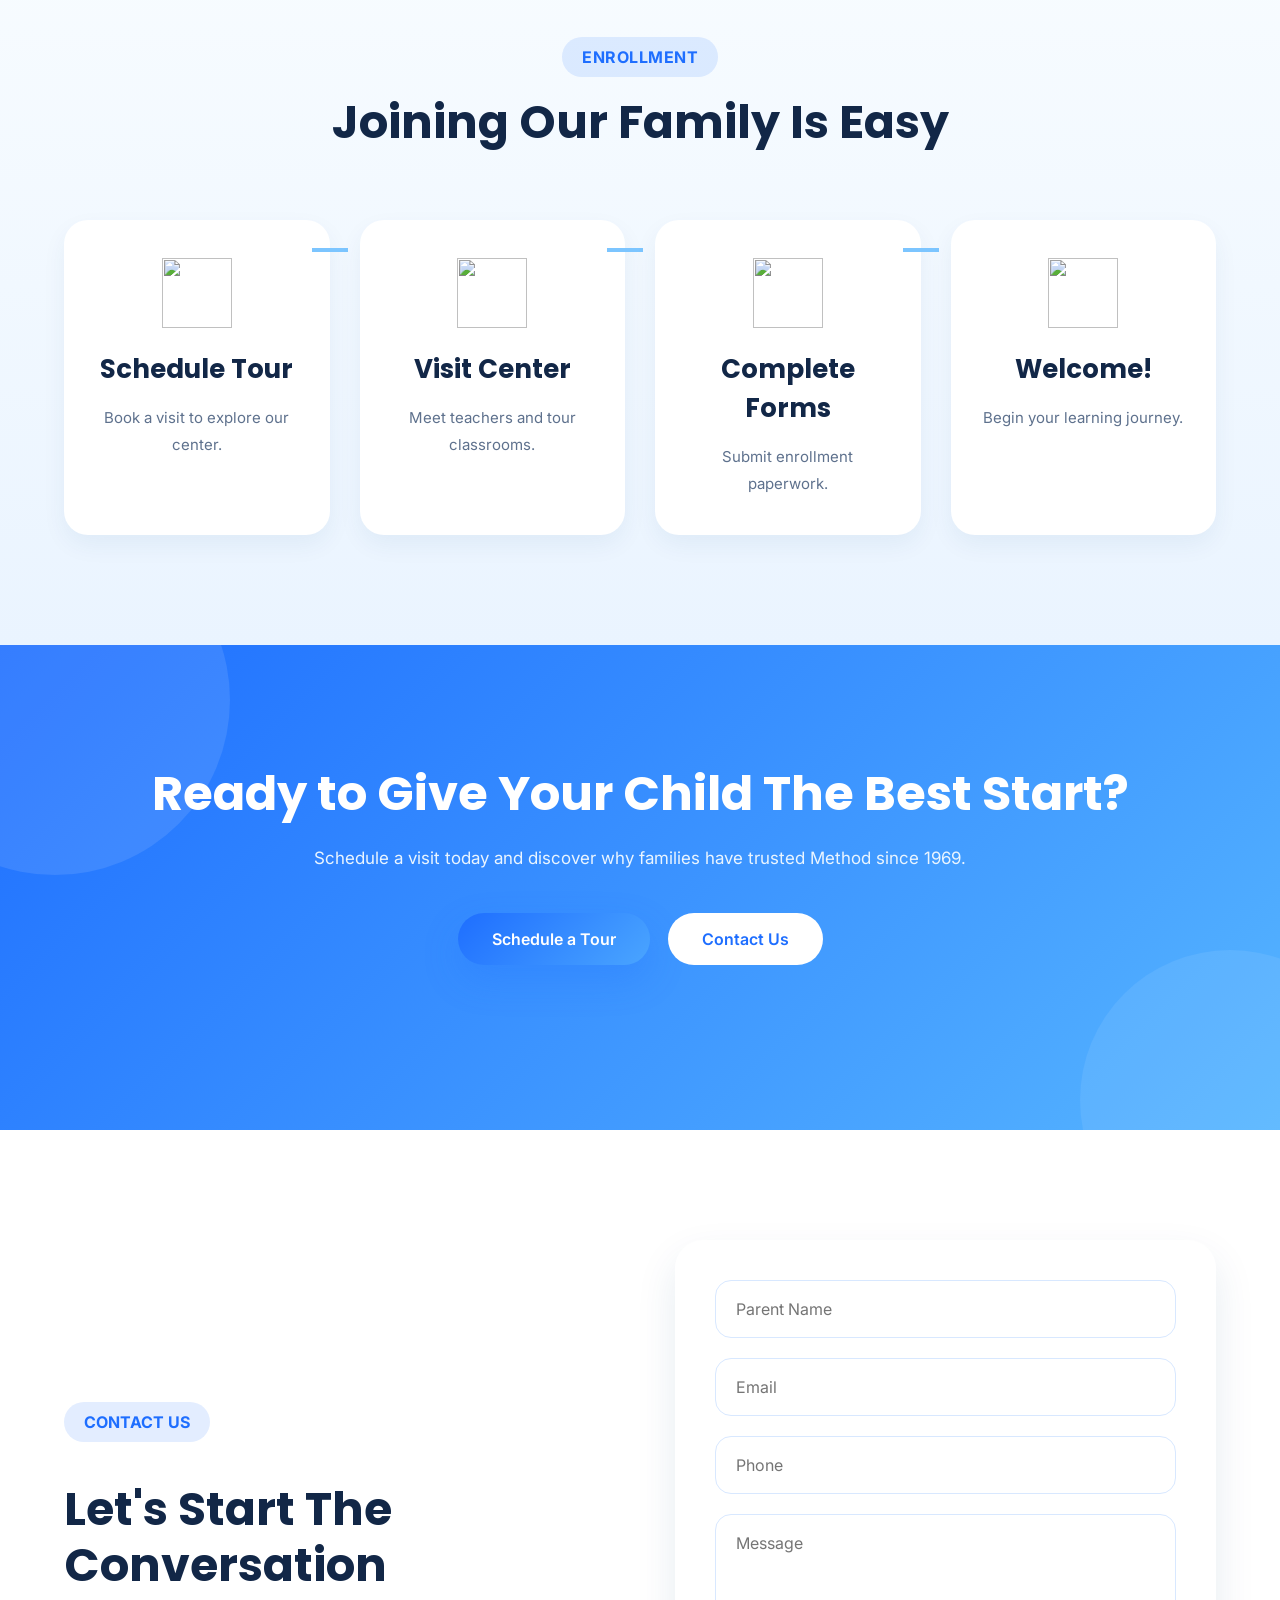
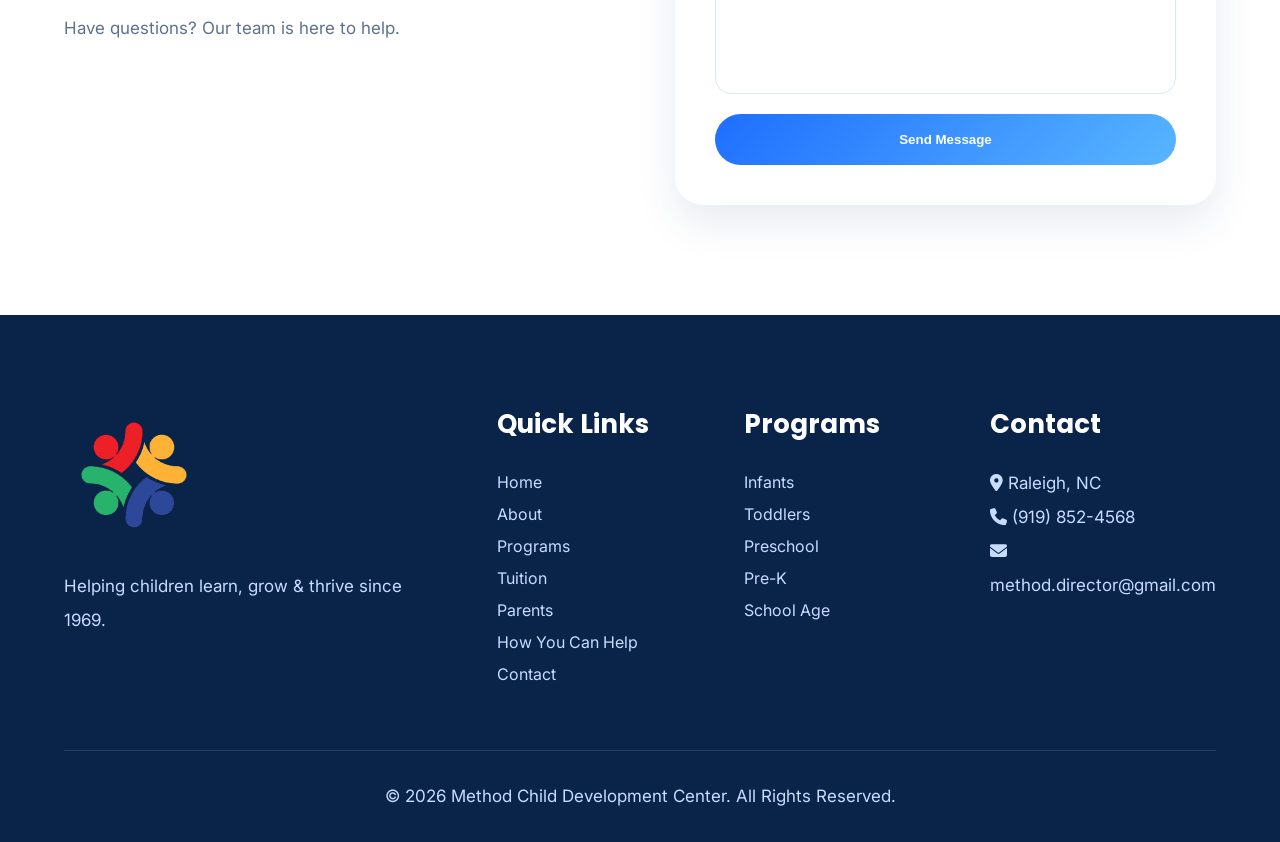
==== commit 36dcbc92: "Merge branch 'main' of https://github.com/nani986690/method-child-center" ====
--- a/index.html
+++ b/index.html
@@ -28,9 +28,9 @@
 
 <body>
 
-<!-- ===========================
+<!-- ======================
         HEADER
-============================ -->
+=========================-->
 
 <header class="header">
 
@@ -890,4 +890,4 @@
 
 </body>
 
-</html>+</html>
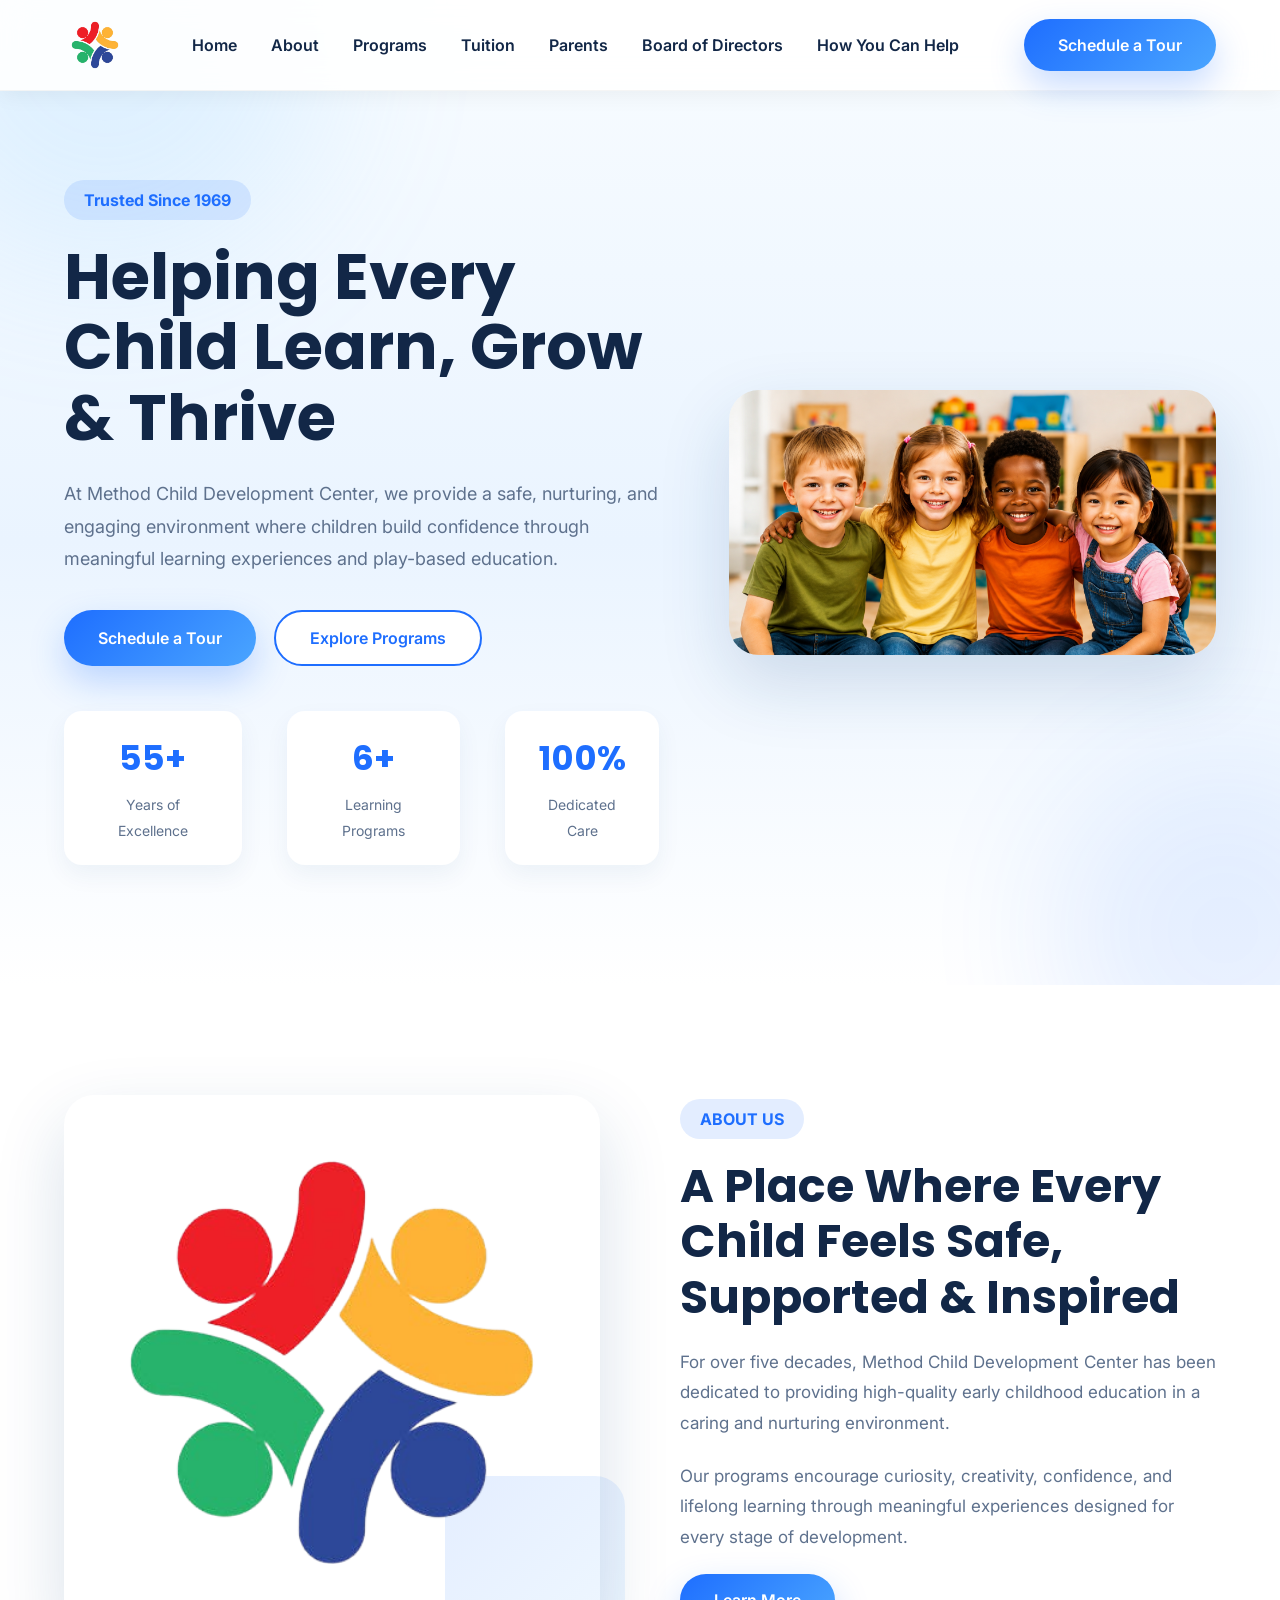
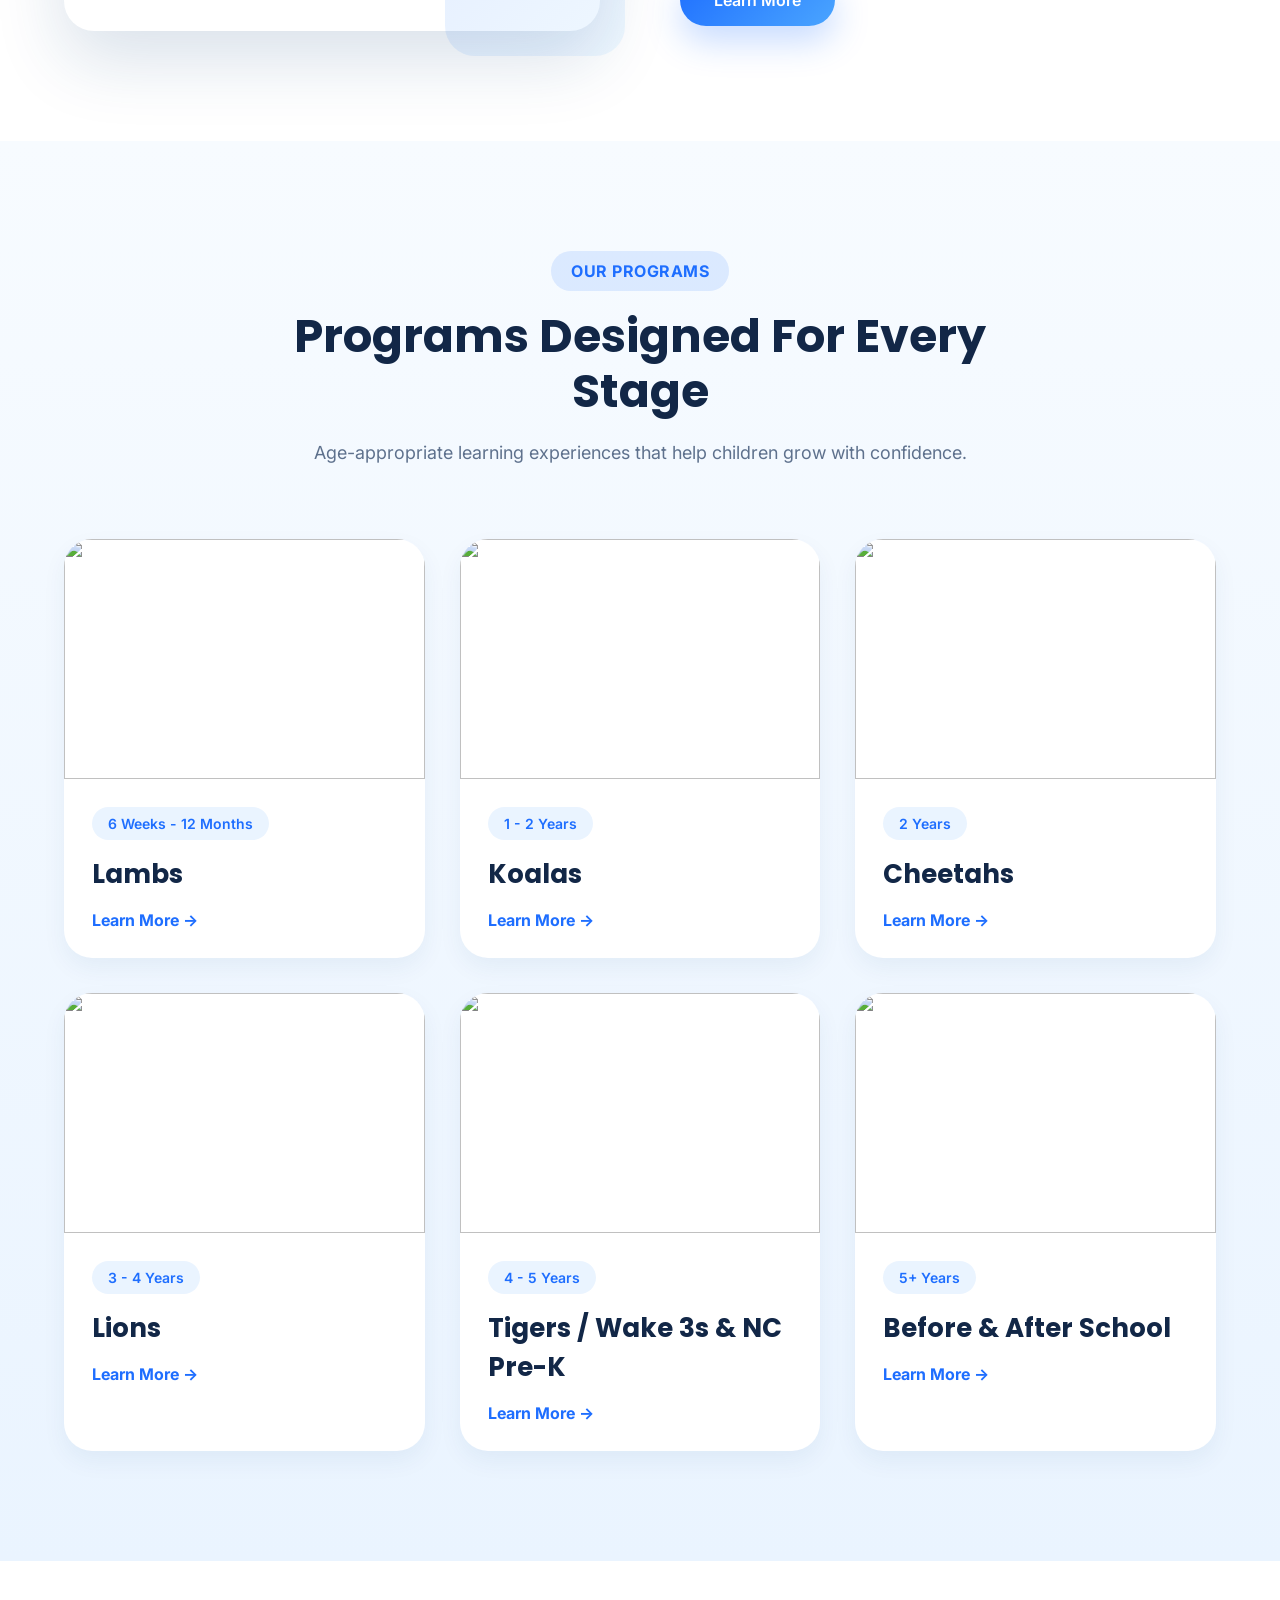
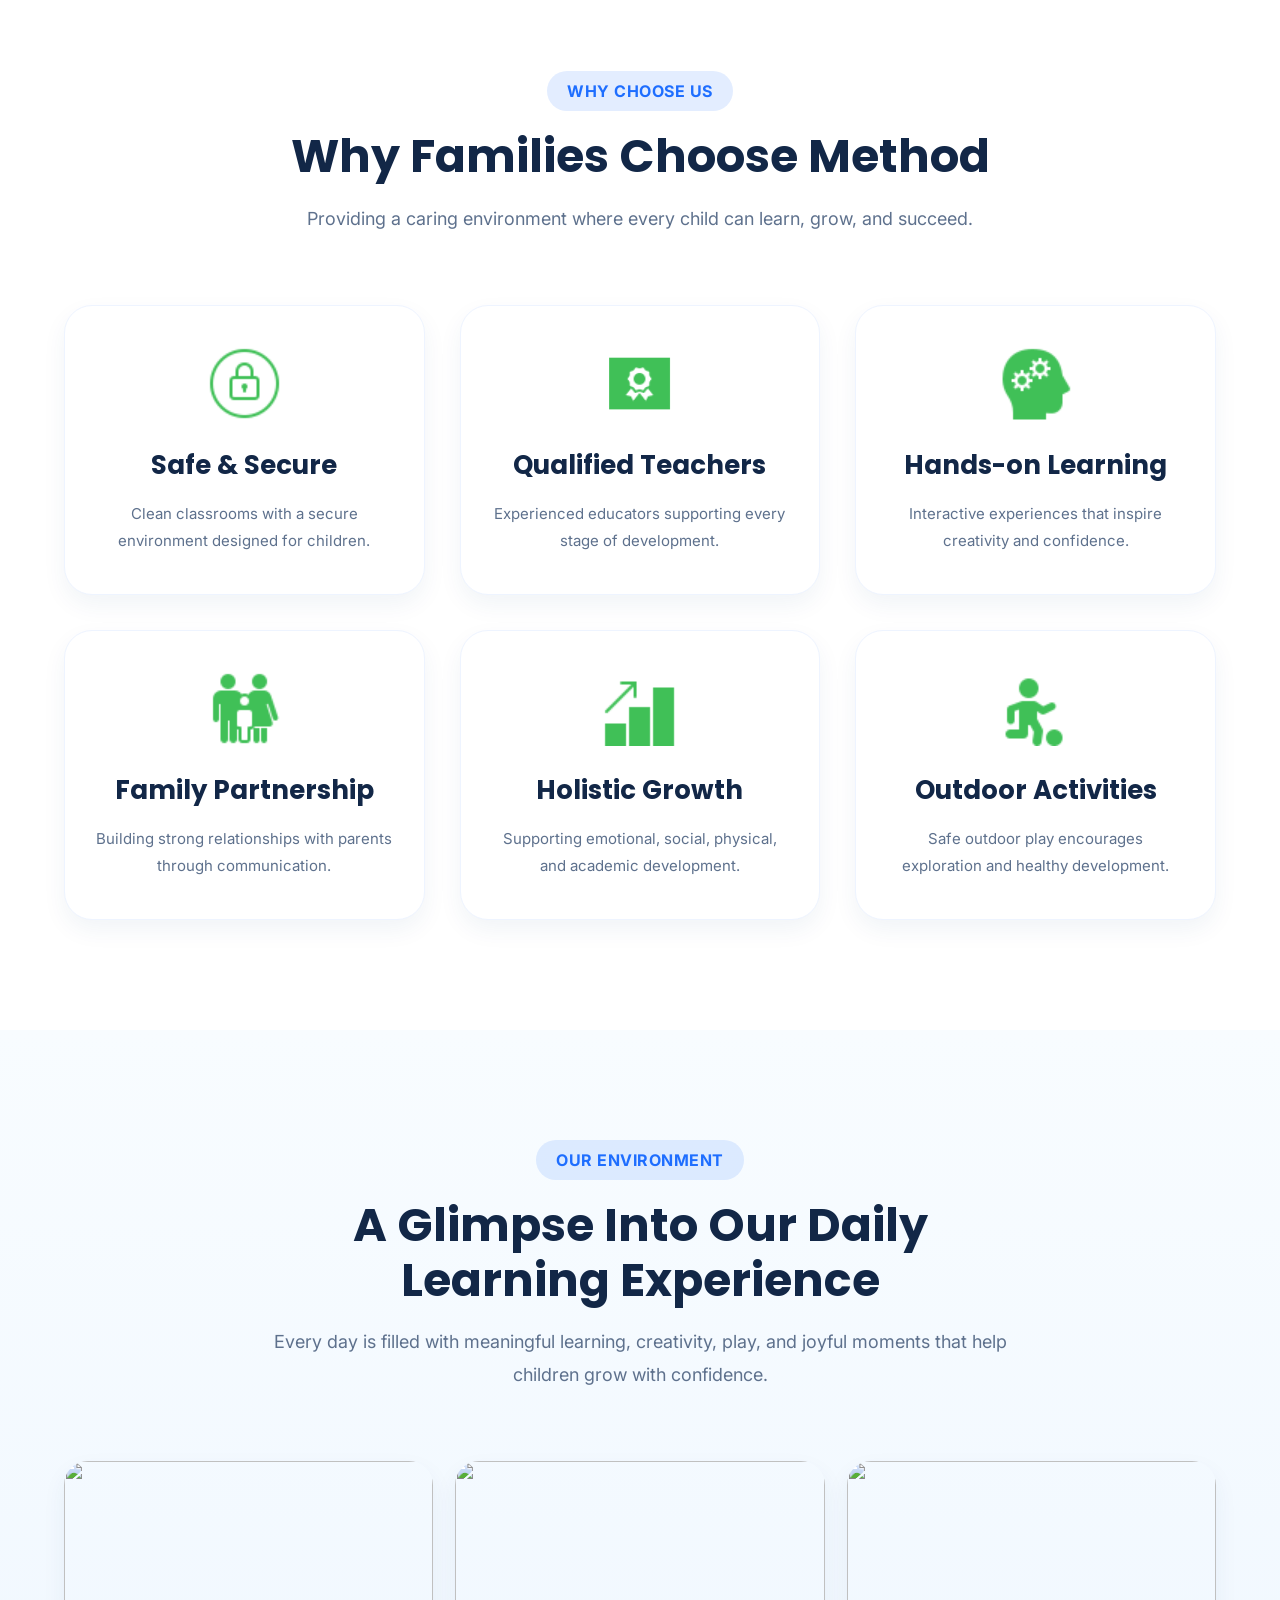
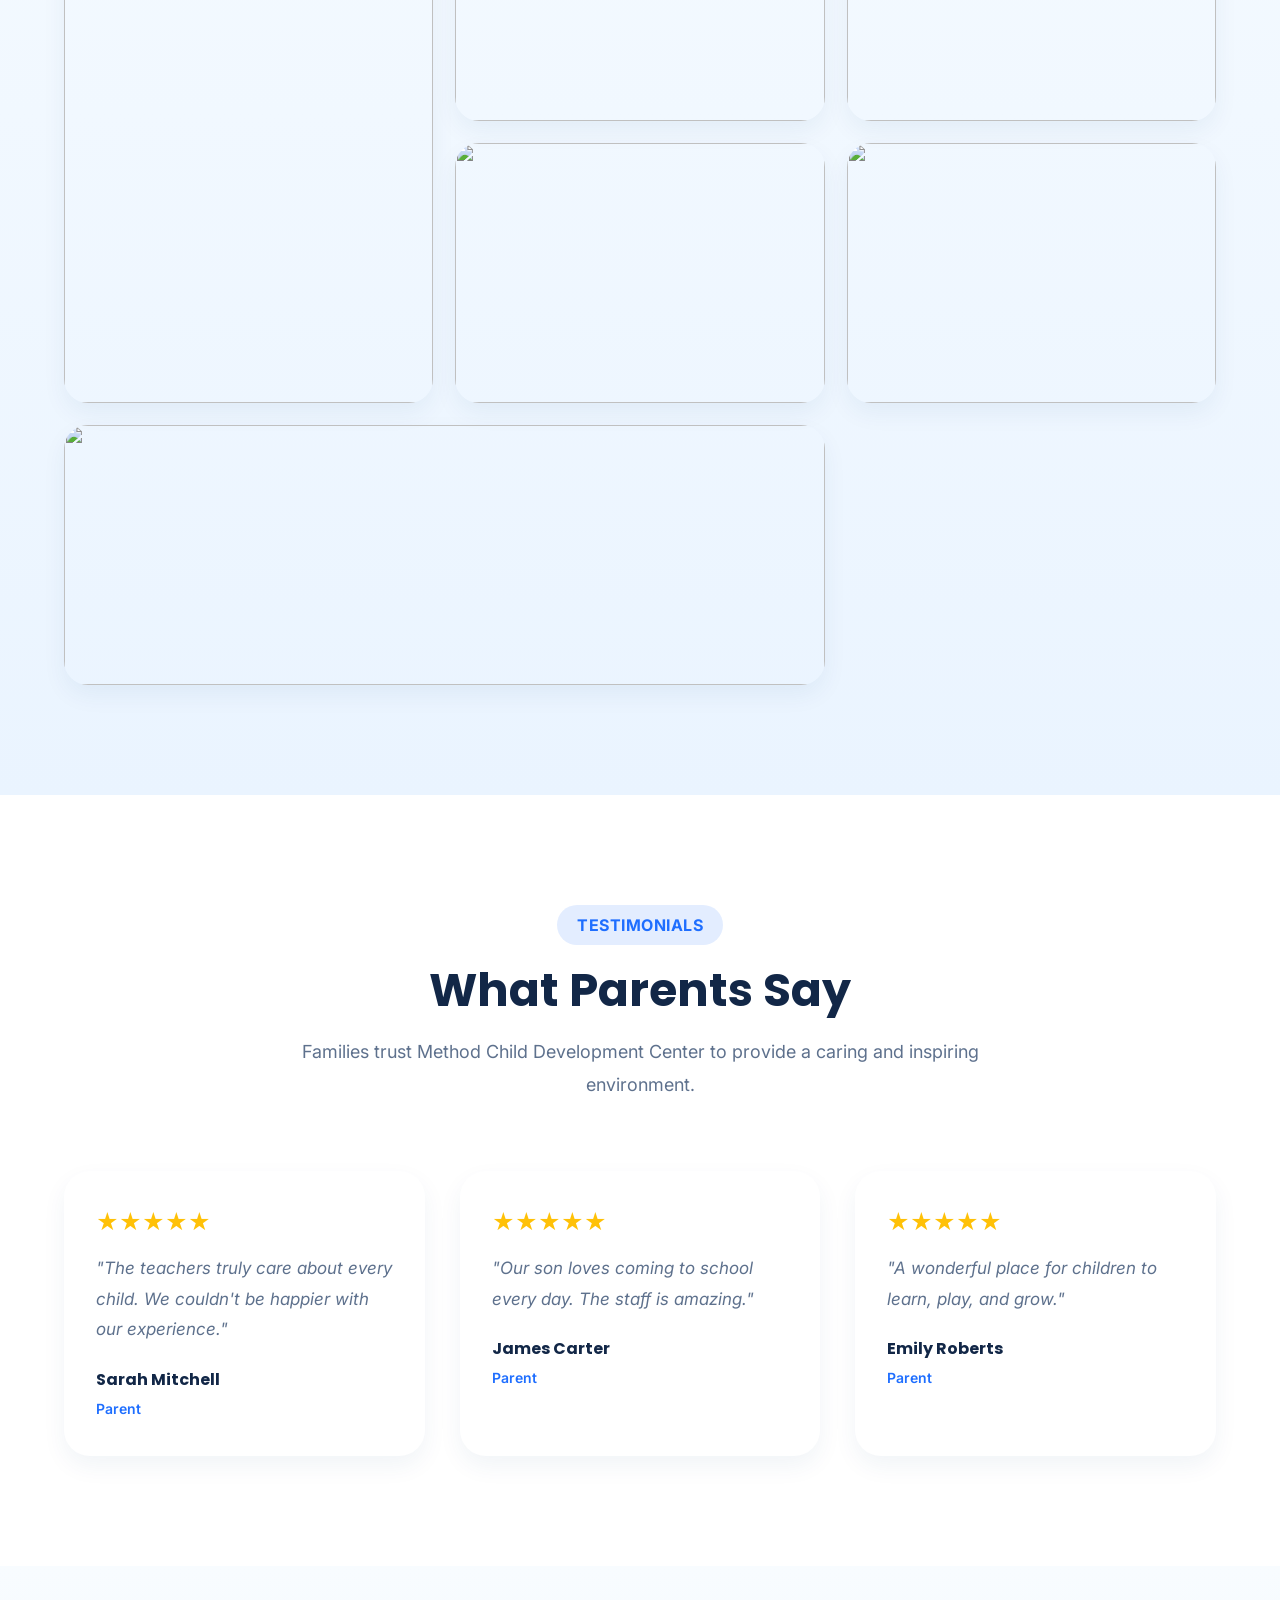
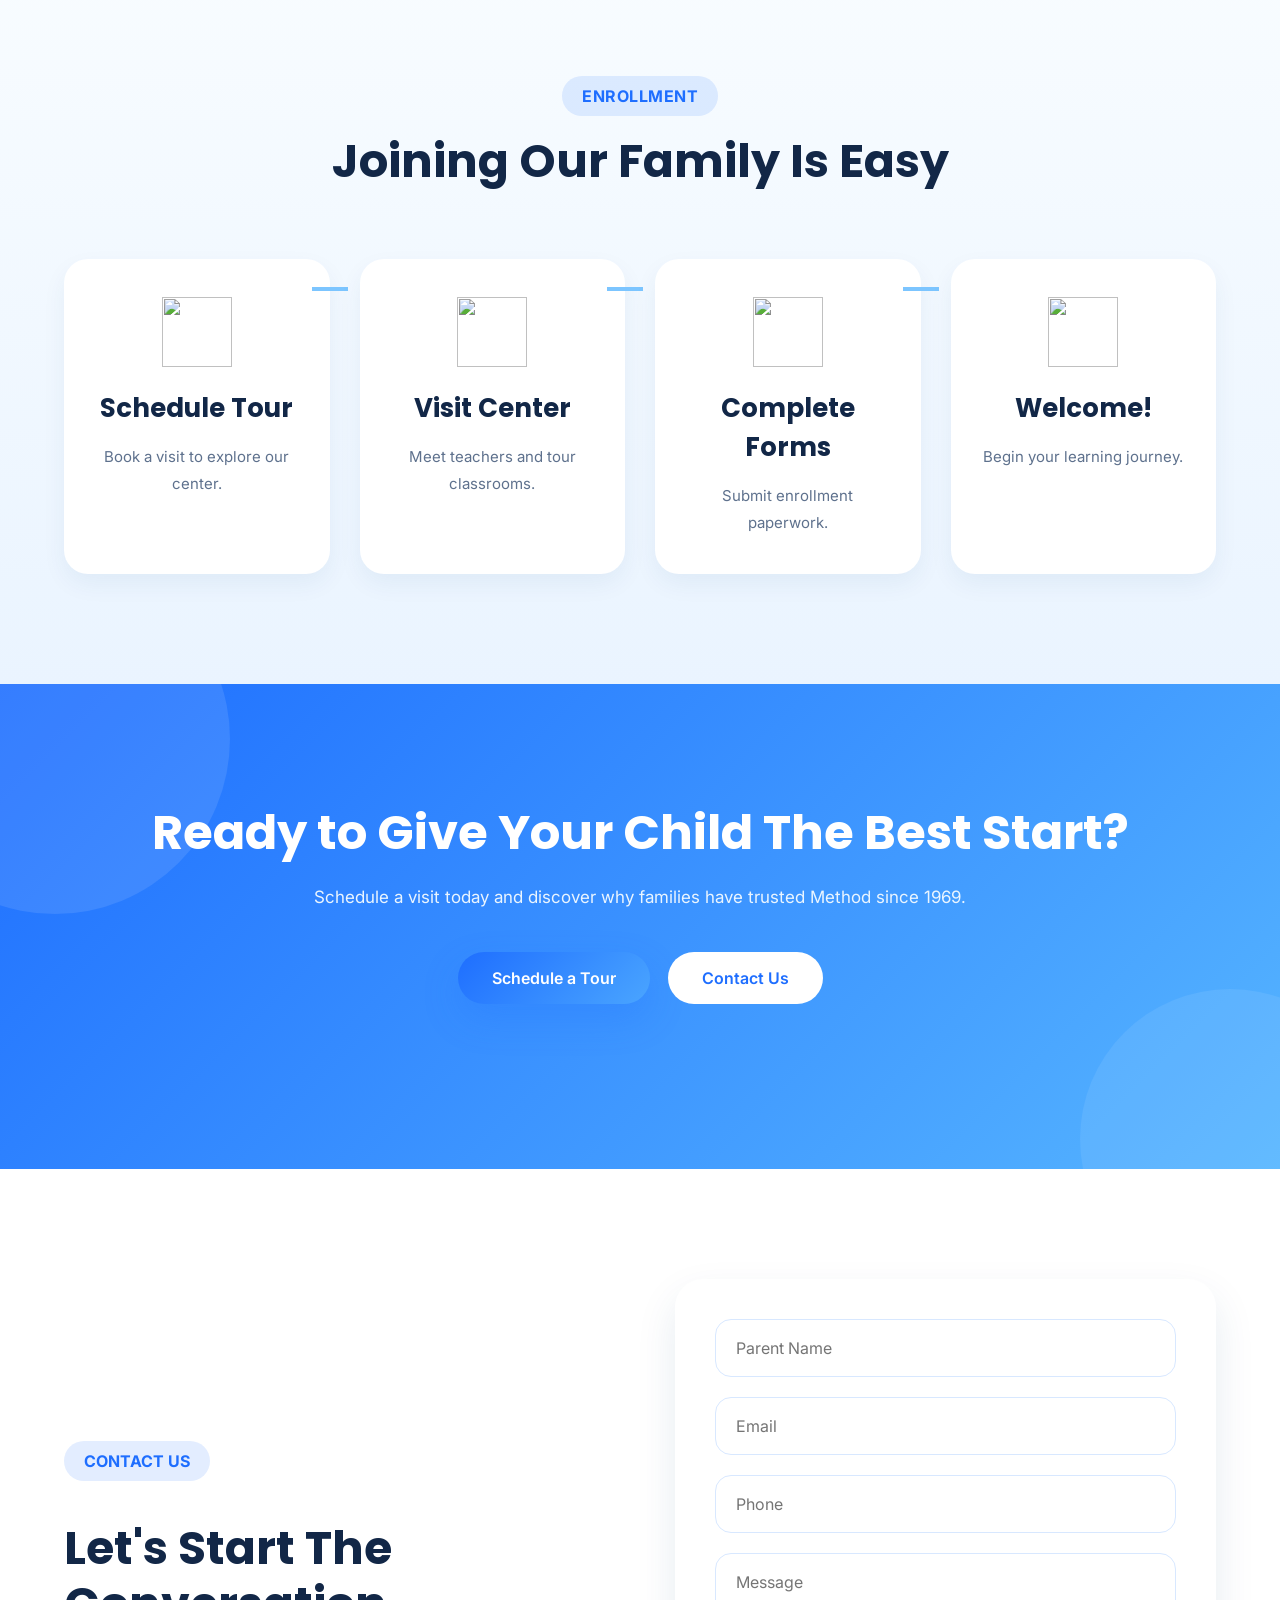
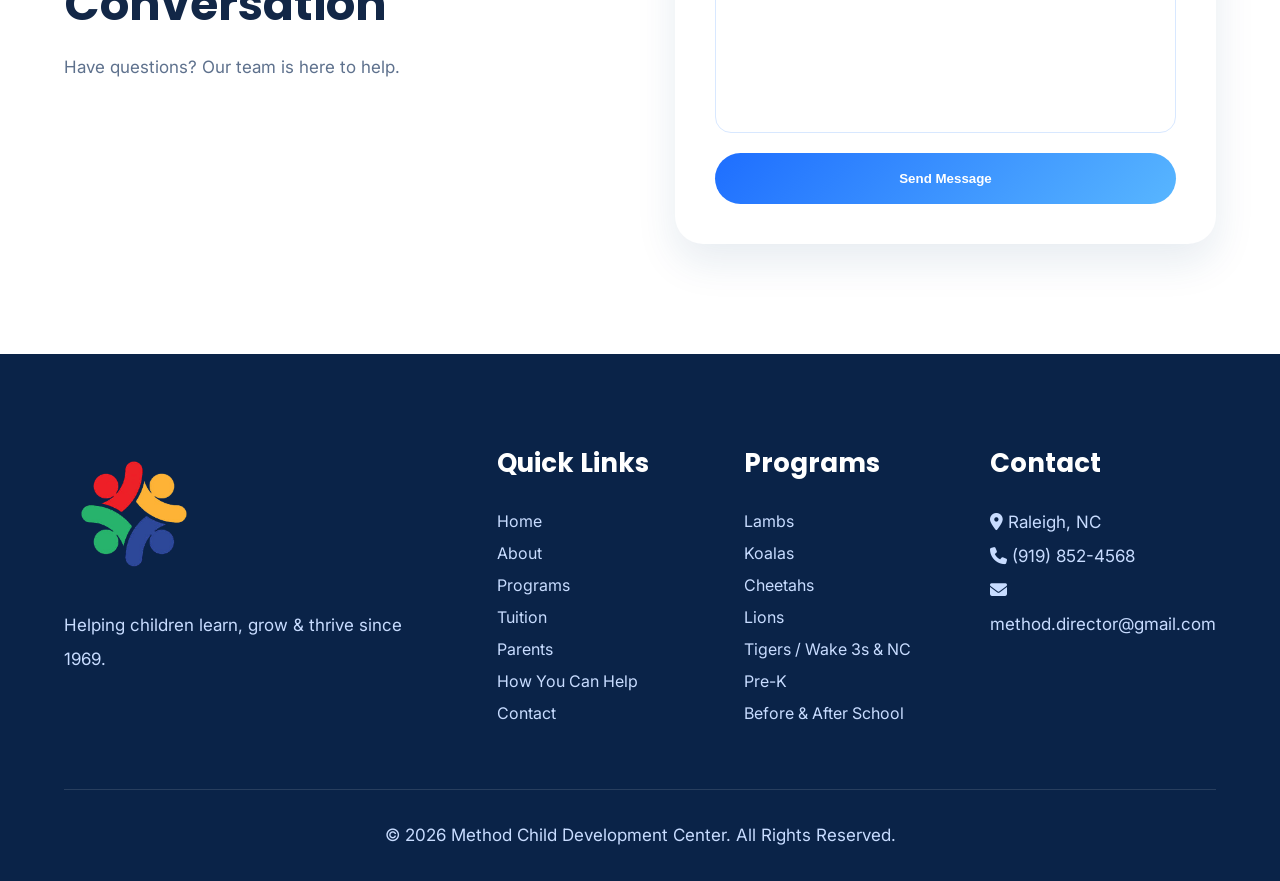
==== commit c9a869cd: "done" ====
--- a/index.html
+++ b/index.html
@@ -262,7 +262,7 @@
 
 <span>6 Weeks - 12 Months</span>
 
-<h3>Infants</h3>
+<h3>Lambs</h3>
 
 <a href="programs.html">
 Learn More →
@@ -280,7 +280,7 @@
 
 <span>1 - 2 Years</span>
 
-<h3>Toddlers</h3>
+<h3>Koalas</h3>
 
 <a href="programs.html">
 Learn More →
@@ -298,7 +298,7 @@
 
 <span>2 Years</span>
 
-<h3>Twos</h3>
+<h3>Cheetahs</h3>
 
 <a href="programs.html">
 Learn More →
@@ -316,7 +316,7 @@
 
 <span>3 - 4 Years</span>
 
-<h3>Preschool</h3>
+<h3>Lions</h3>
 
 <a href="programs.html">
 Learn More →
@@ -334,7 +334,7 @@
 
 <span>4 - 5 Years</span>
 
-<h3>Pre-K</h3>
+<h3>Tigers / Wake 3s & NC Pre-K</h3>
 
 <a href="programs.html">
 Learn More →
@@ -352,7 +352,7 @@
 
 <span>5+ Years</span>
 
-<h3>School Age</h3>
+<h3>Before & After School</h3>
 
 <a href="programs.html">
 Learn More →
@@ -837,17 +837,19 @@
 
 </h3>
 
-<ul>
-
-<li><a href="programs.html">Infants</a></li>
-
-<li><a href="programs.html">Toddlers</a></li>
-
-<li><a href="programs.html">Preschool</a></li>
-
-<li><a href="programs.html">Pre-K</a></li>
-
-<li><a href="programs.html">School Age</a></li>
+            <ul>
+
+<li><a href="programs.html">Lambs</a></li>
+
+<li><a href="programs.html">Koalas</a></li>
+
+<li><a href="programs.html">Cheetahs</a></li>
+
+<li><a href="programs.html">Lions</a></li>
+
+<li><a href="programs.html">Tigers / Wake 3s & NC Pre-K</a></li>
+
+<li><a href="programs.html">Before & After School</a></li>
 
 </ul>
 
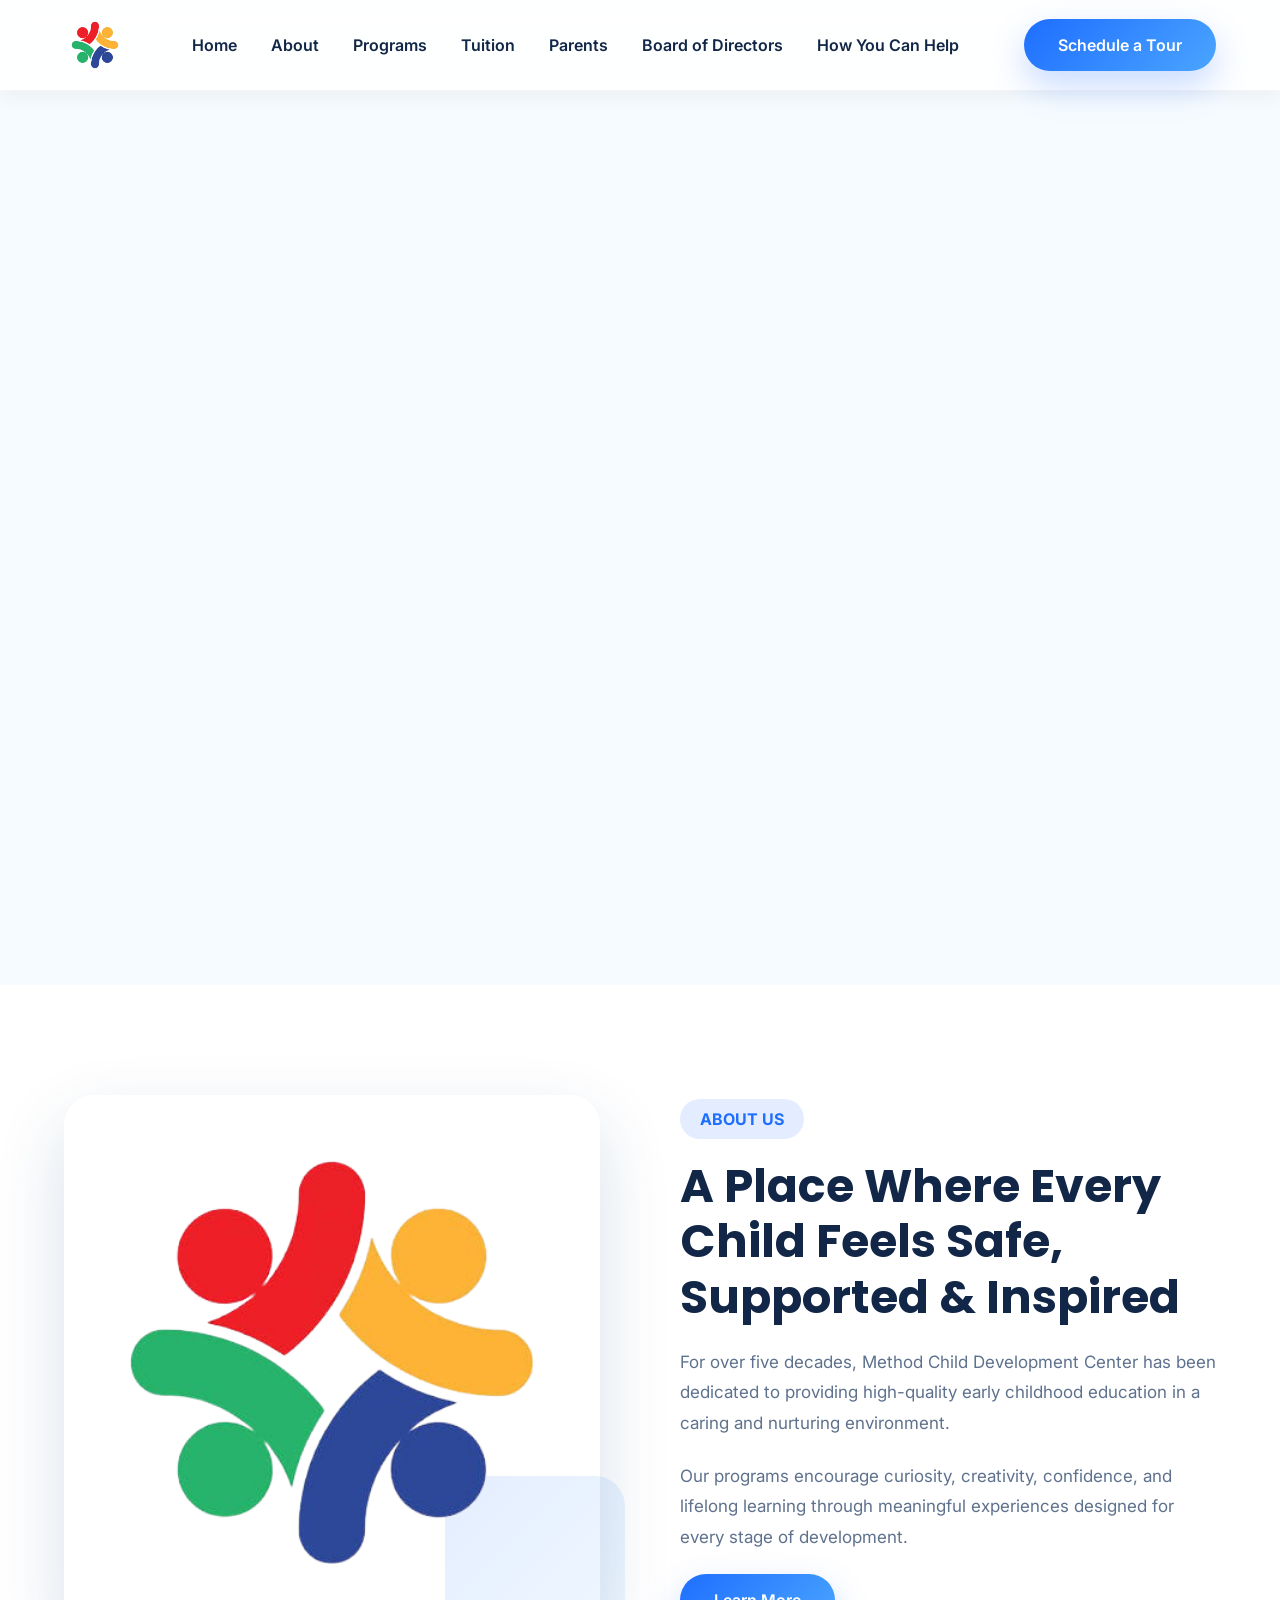
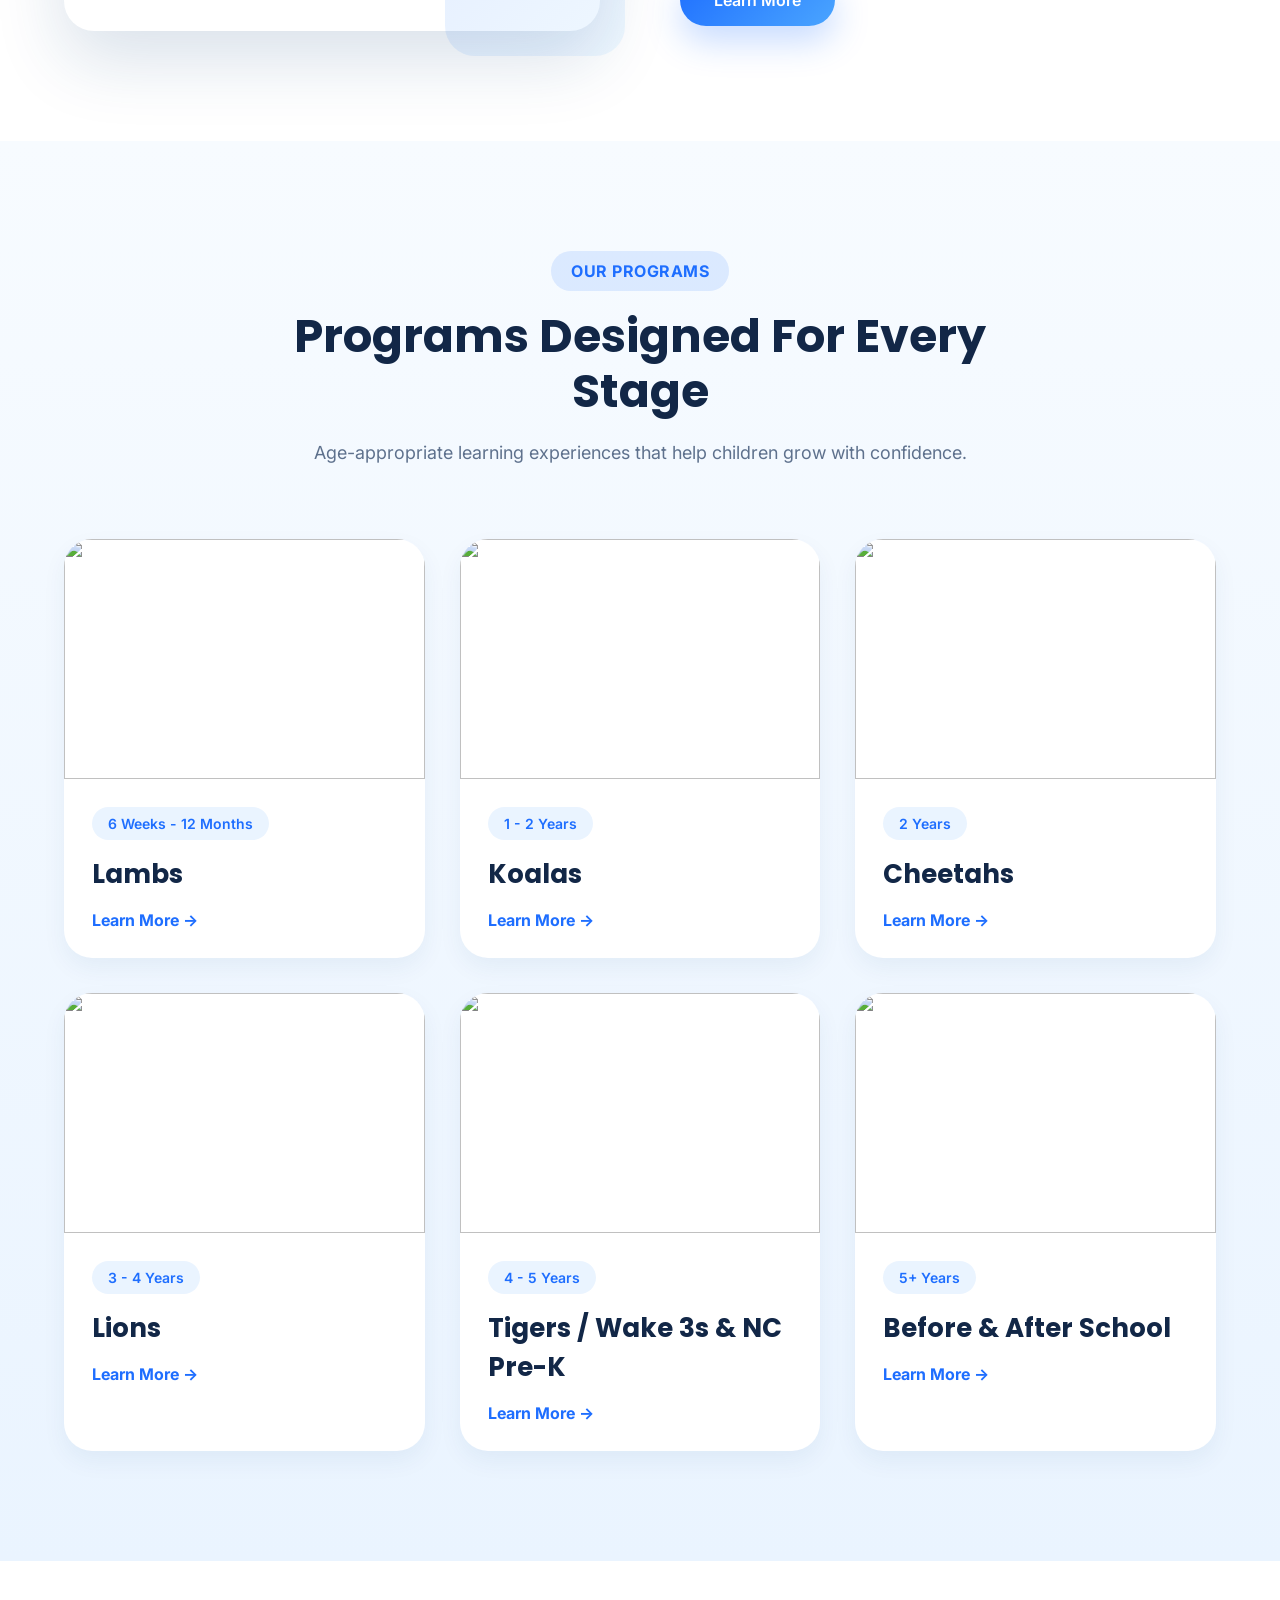
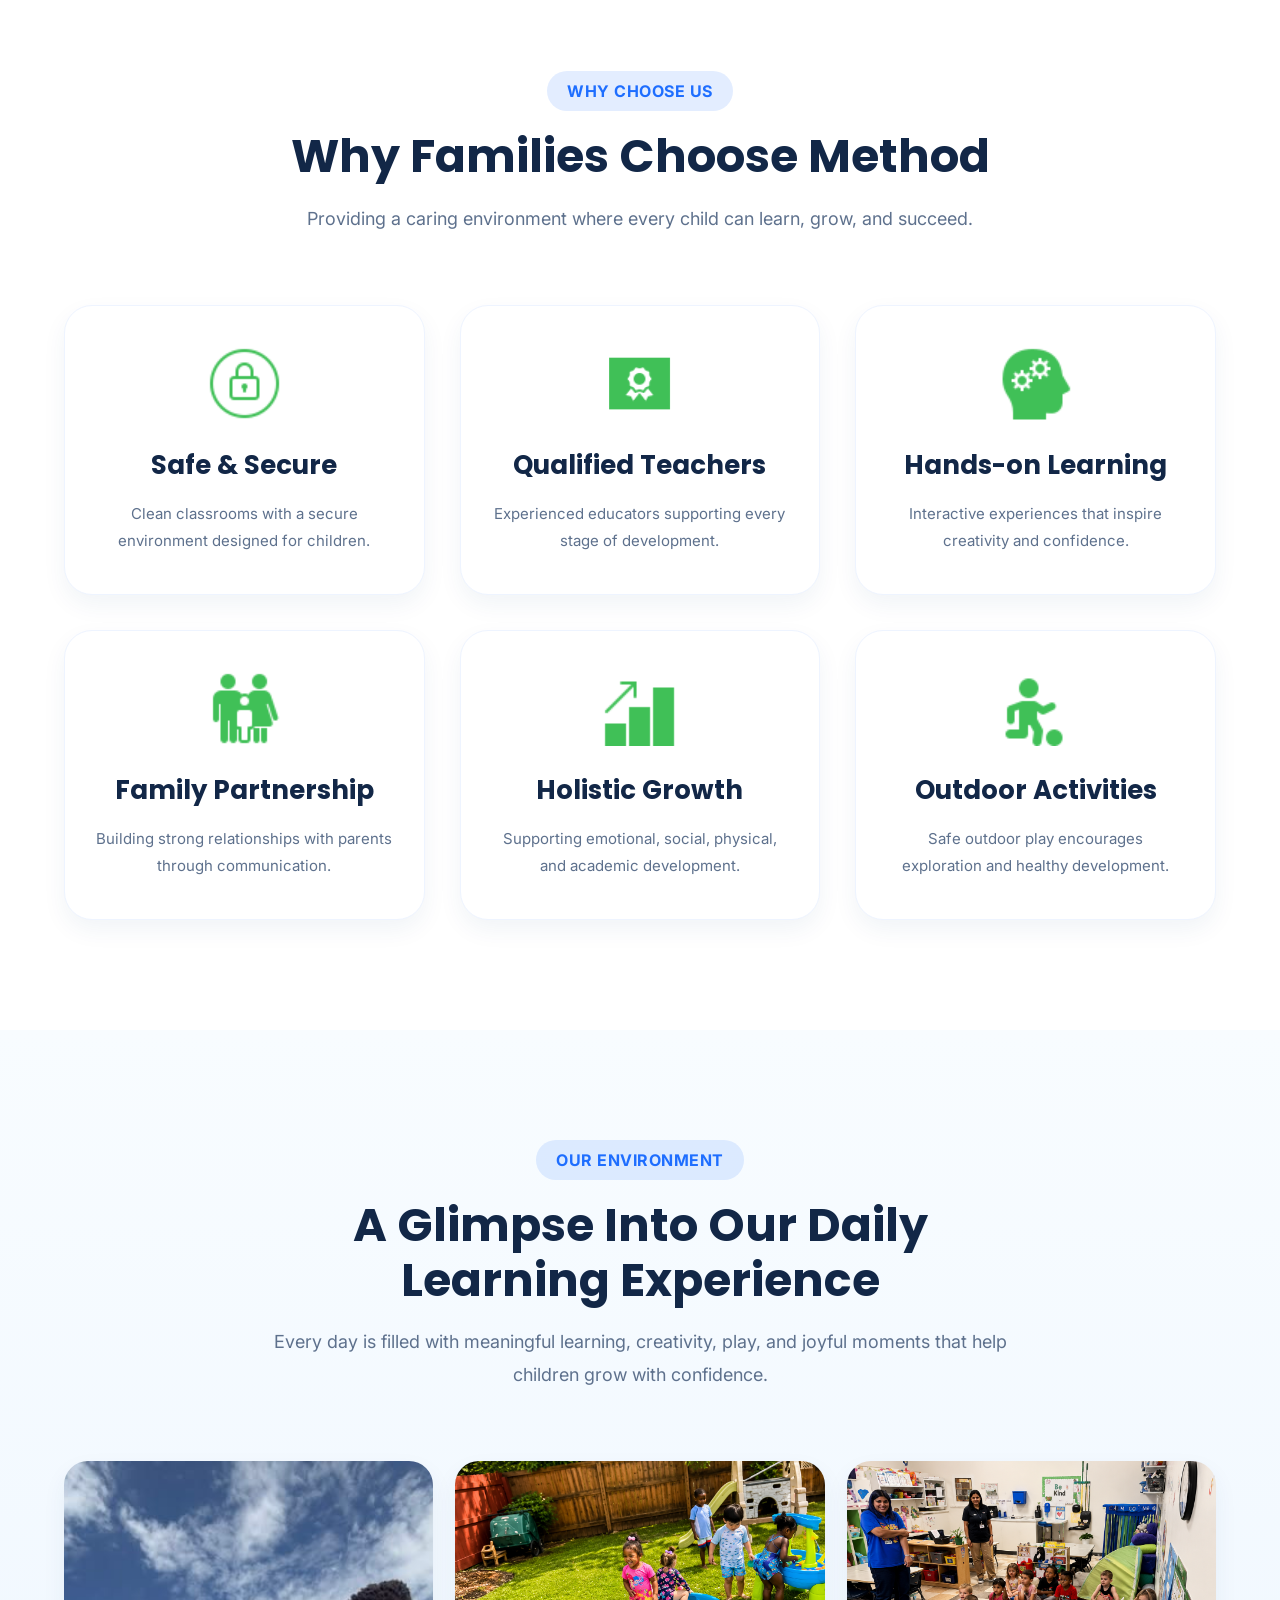
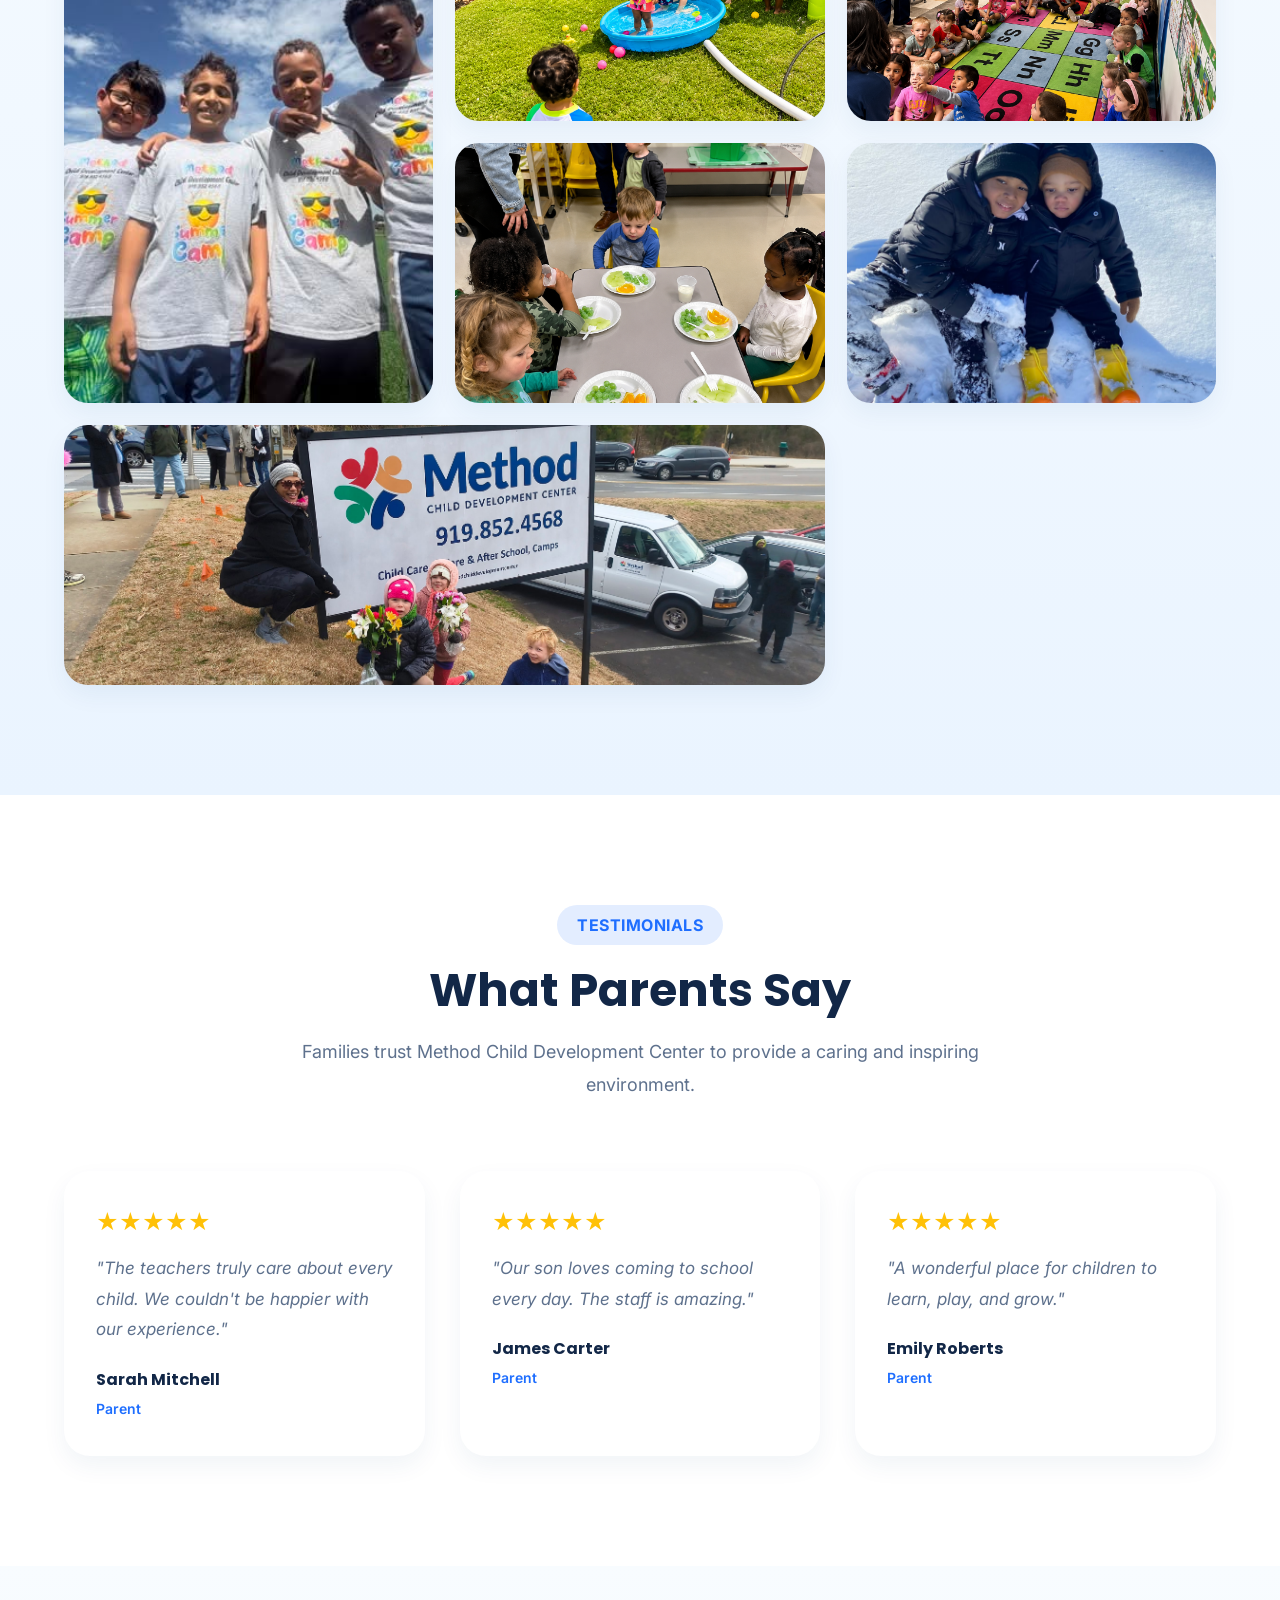
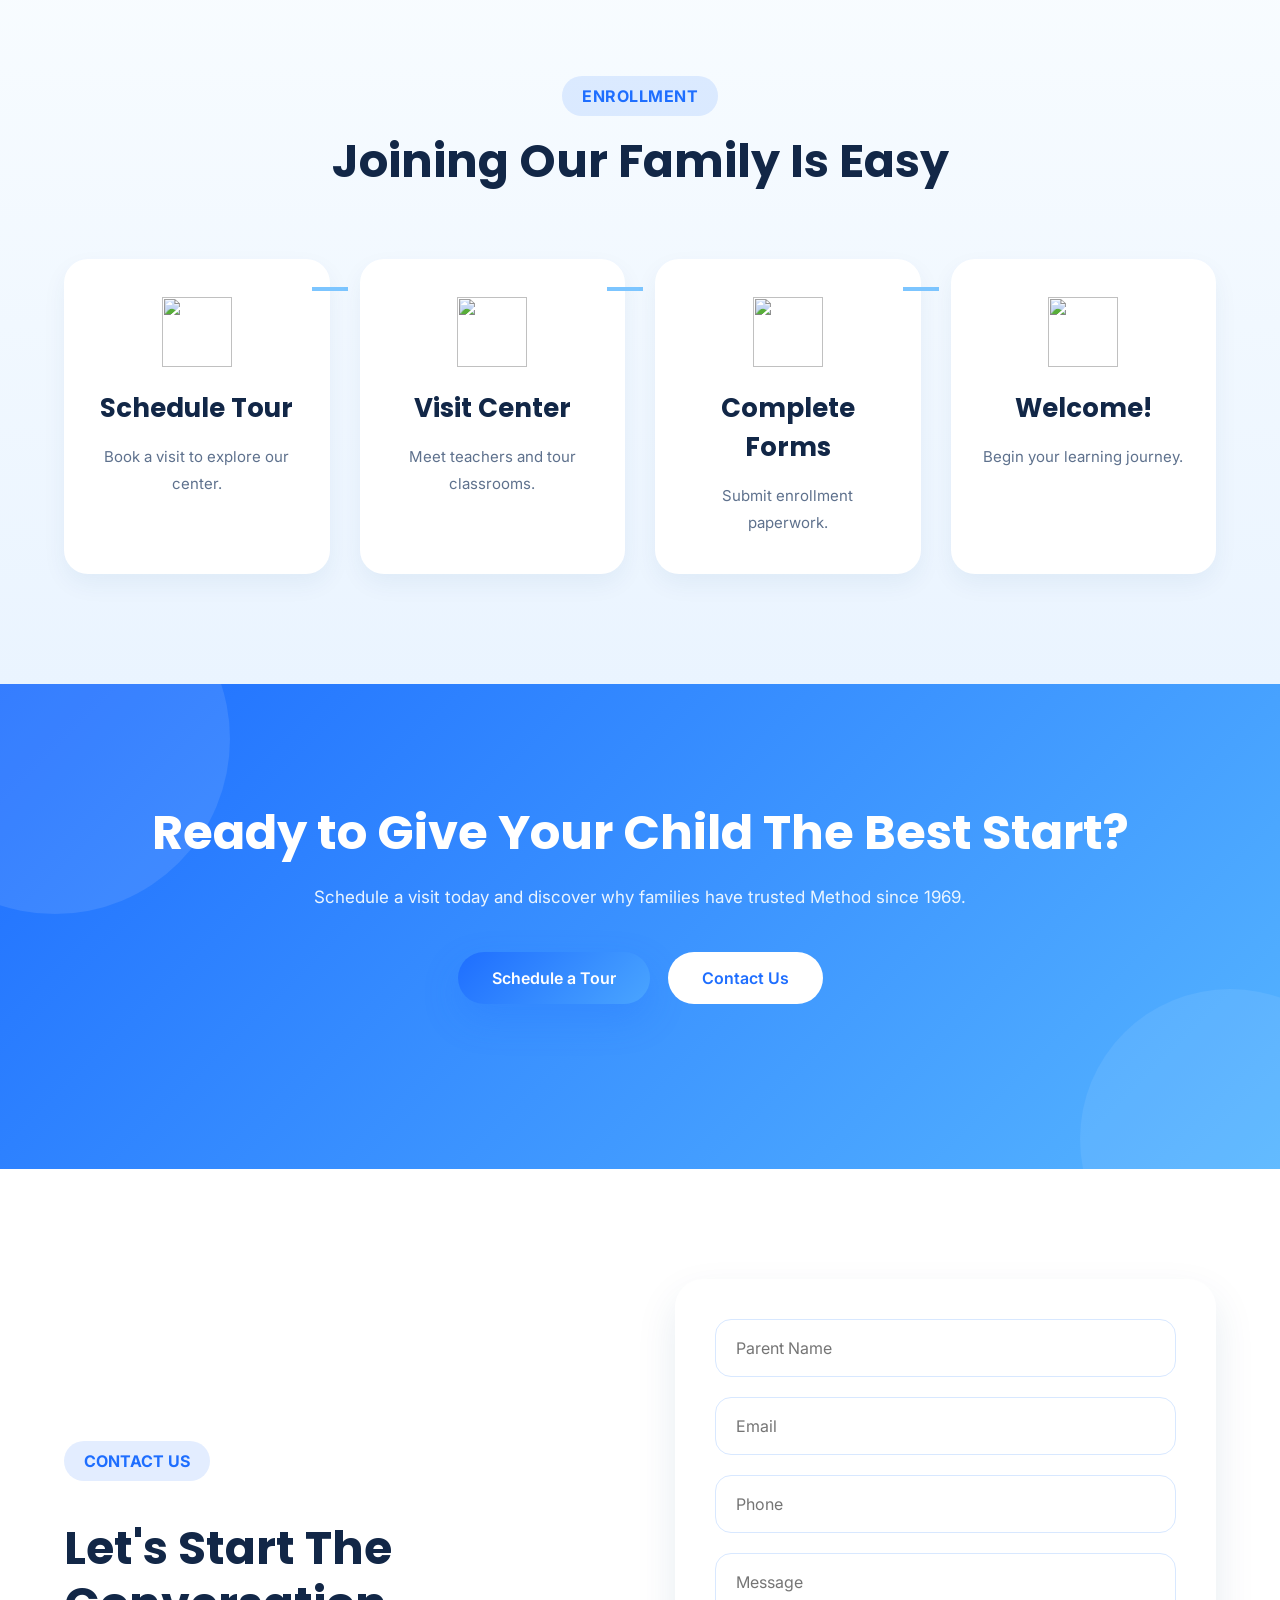
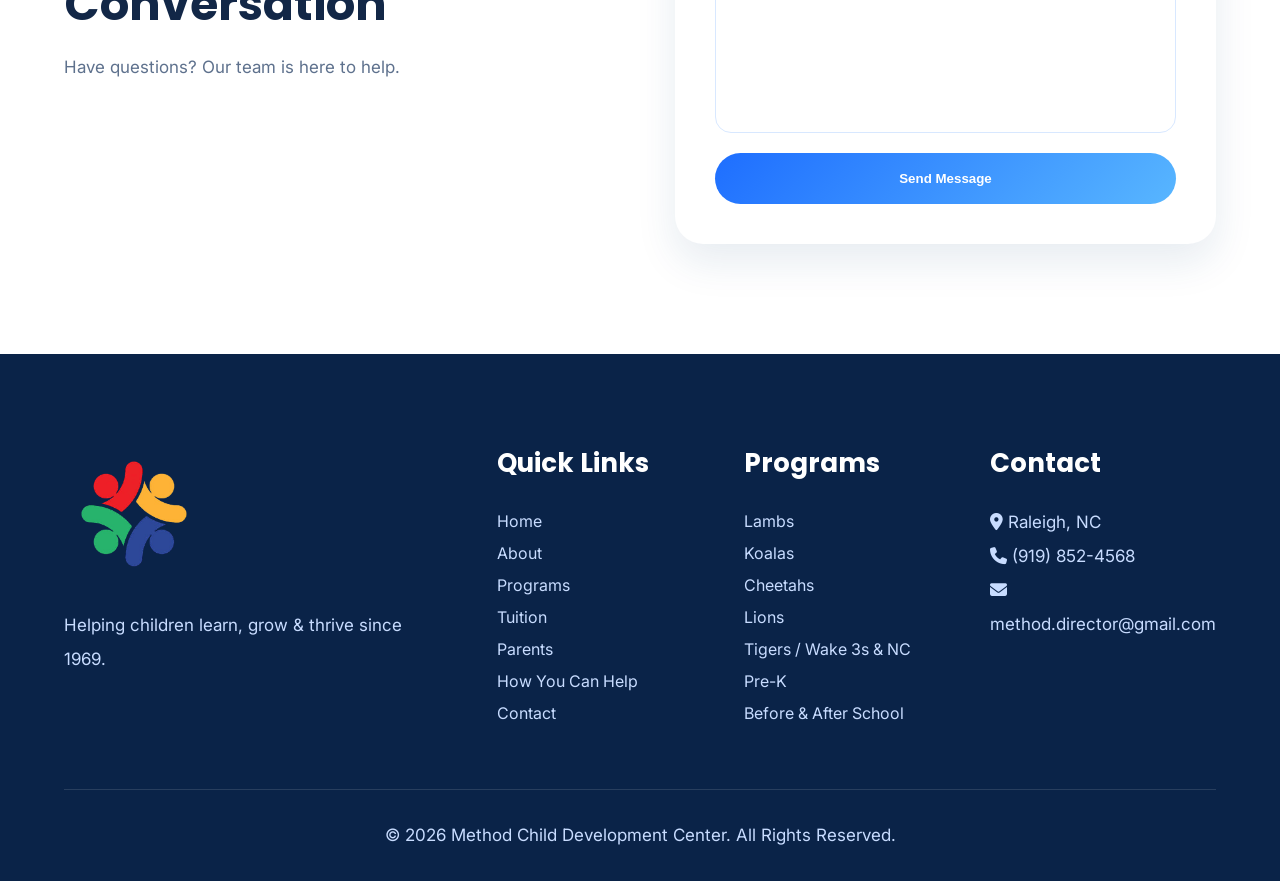
==== commit 23b58aea: "updated" ====
--- a/index.html
+++ b/index.html
@@ -496,27 +496,27 @@
 <div class="gallery">
 
 <div class="gallery-item large">
-<img src="https://cdn.jsdelivr.net/gh/nani986690/methodchilddevelopmentcenter@main/shutterstock_50844475-1-scaled.jpg" alt="">
+<img src="assets/g1.jpg" alt="">
 </div>
 
 <div class="gallery-item">
-<img src="https://cdn.jsdelivr.net/gh/nani986690/methodchilddevelopmentcenter@main/job_teacher_classroom_teacher.jpg" alt="">
+<img src="assets/g2.png" alt="">
 </div>
 
 <div class="gallery-item">
-<img src="https://cdn.jsdelivr.net/gh/nani986690/methodchilddevelopmentcenter@main/speech_therapy_clinic.jpg" alt="">
+<img src="assets/g3.png" alt="">
 </div>
 
 <div class="gallery-item">
-<img src="https://cdn.jsdelivr.net/gh/nani986690/methodchilddevelopmentcenter@main/iStock-1153668239.jpg" alt="">
+<img src="assets/g4.png" alt="">
 </div>
 
 <div class="gallery-item">
-<img src="https://cdn.jsdelivr.net/gh/nani986690/methodchilddevelopmentcenter@main/speech_therapy_clinic.jpg" alt="">
+<img src="assets/g5.jpg" alt="">
 </div>
 
 <div class="gallery-item wide">
-<img src="https://cdn.jsdelivr.net/gh/nani986690/methodchilddevelopmentcenter@main/iStock-1153668239.jpg" alt="">
+<img src="assets/g6.jpg" alt="">
 </div>
 
 </div>
